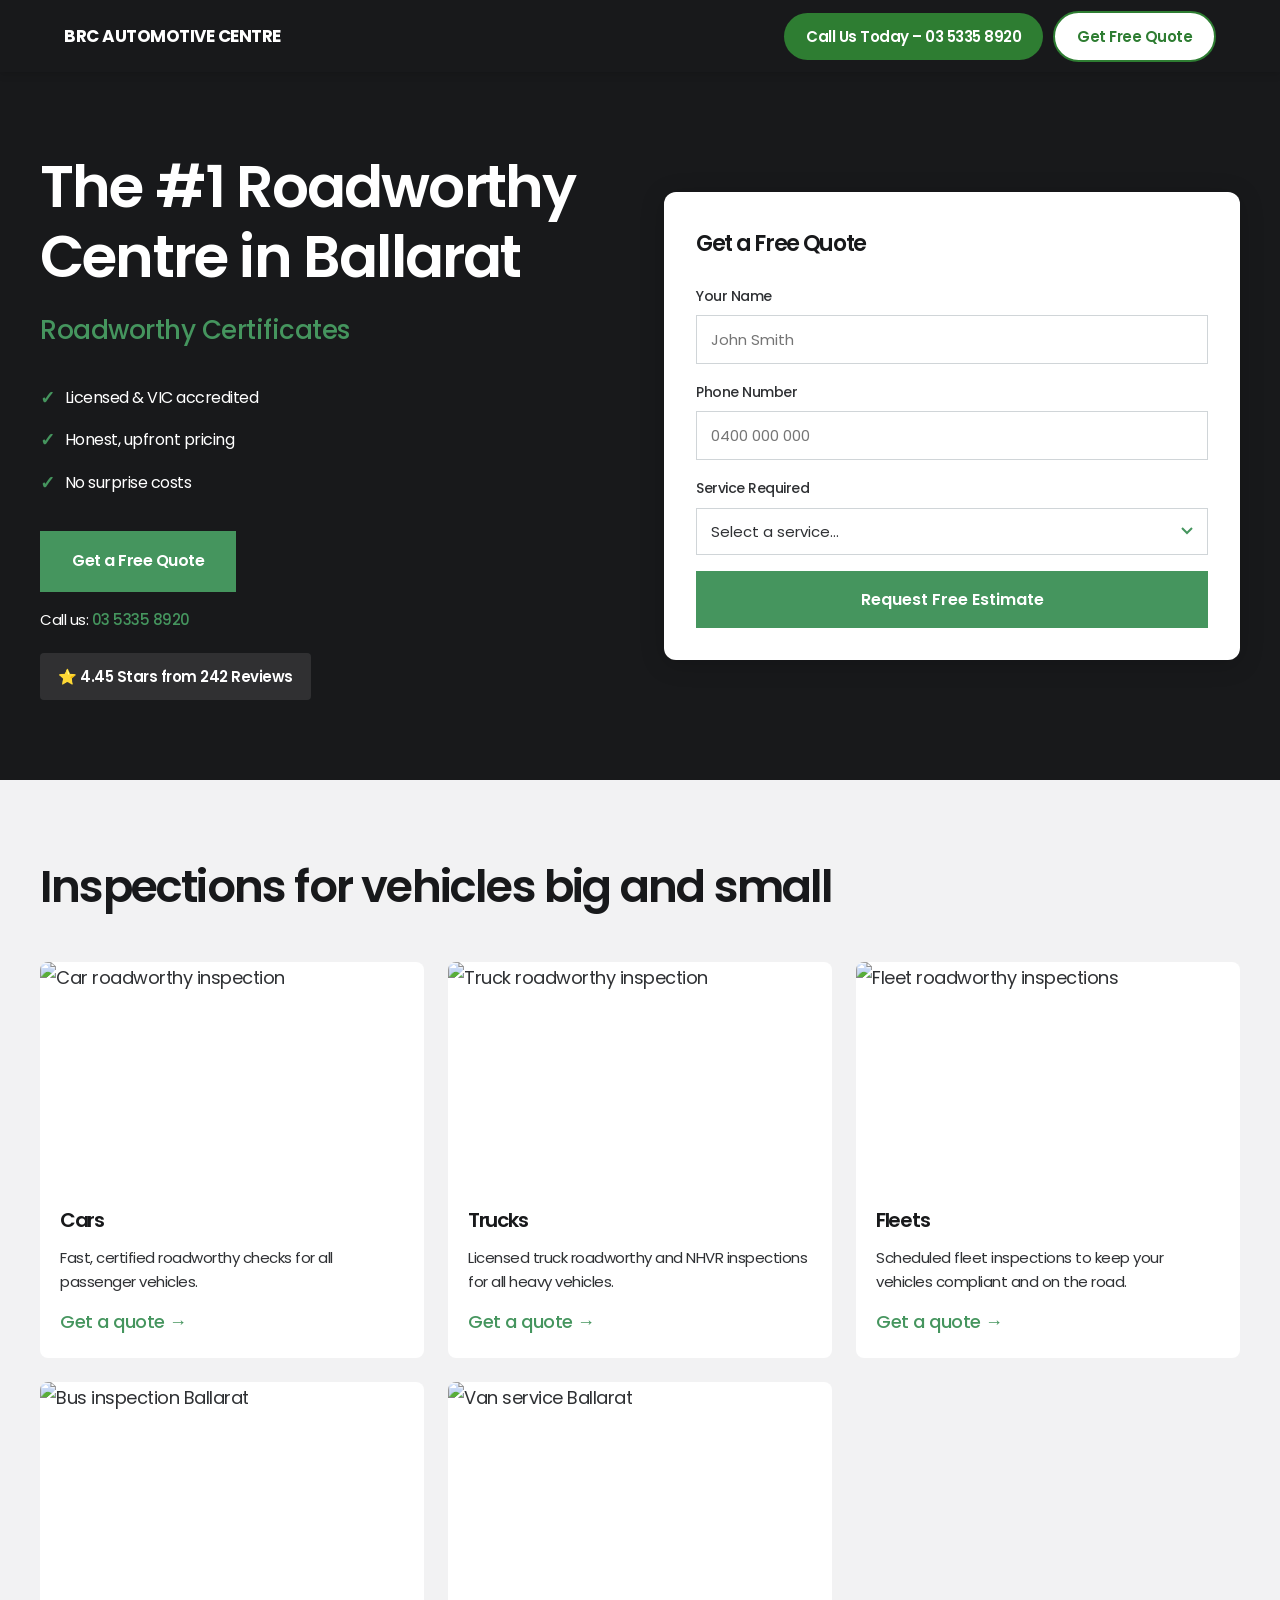
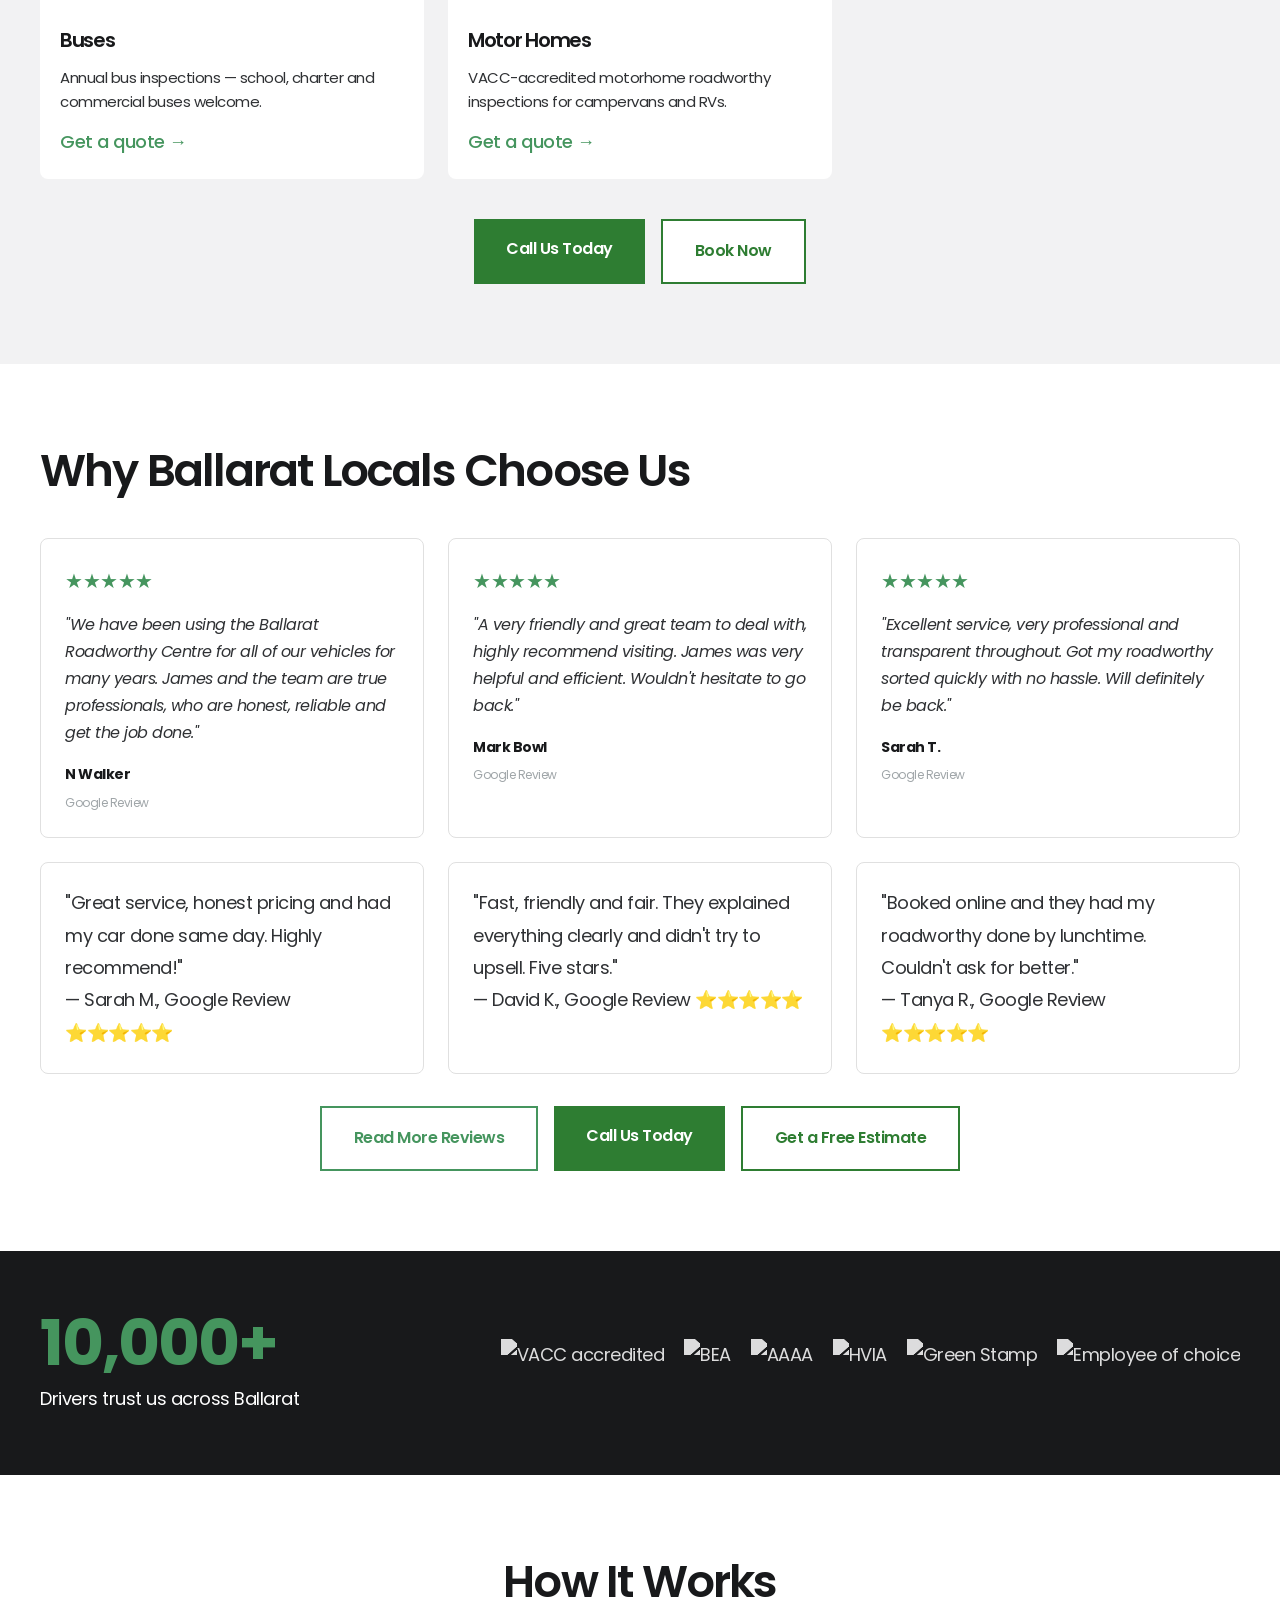
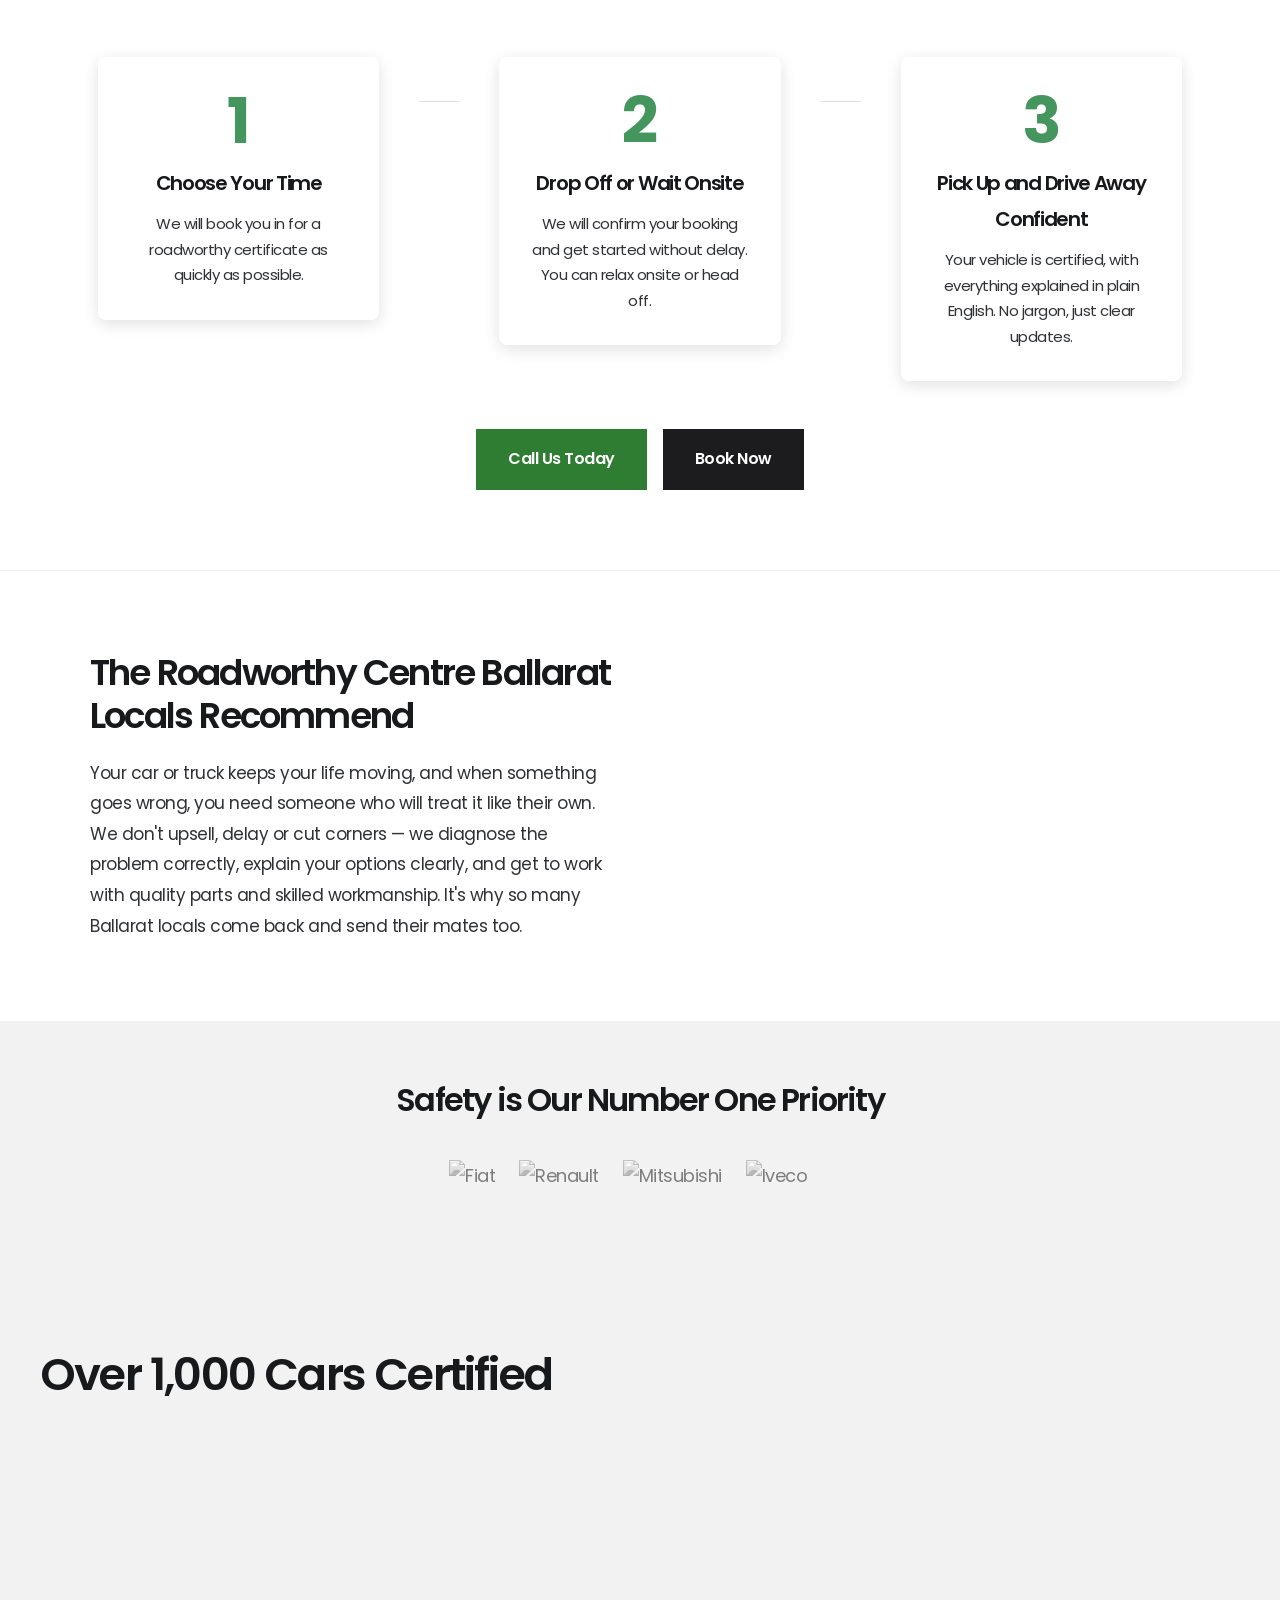
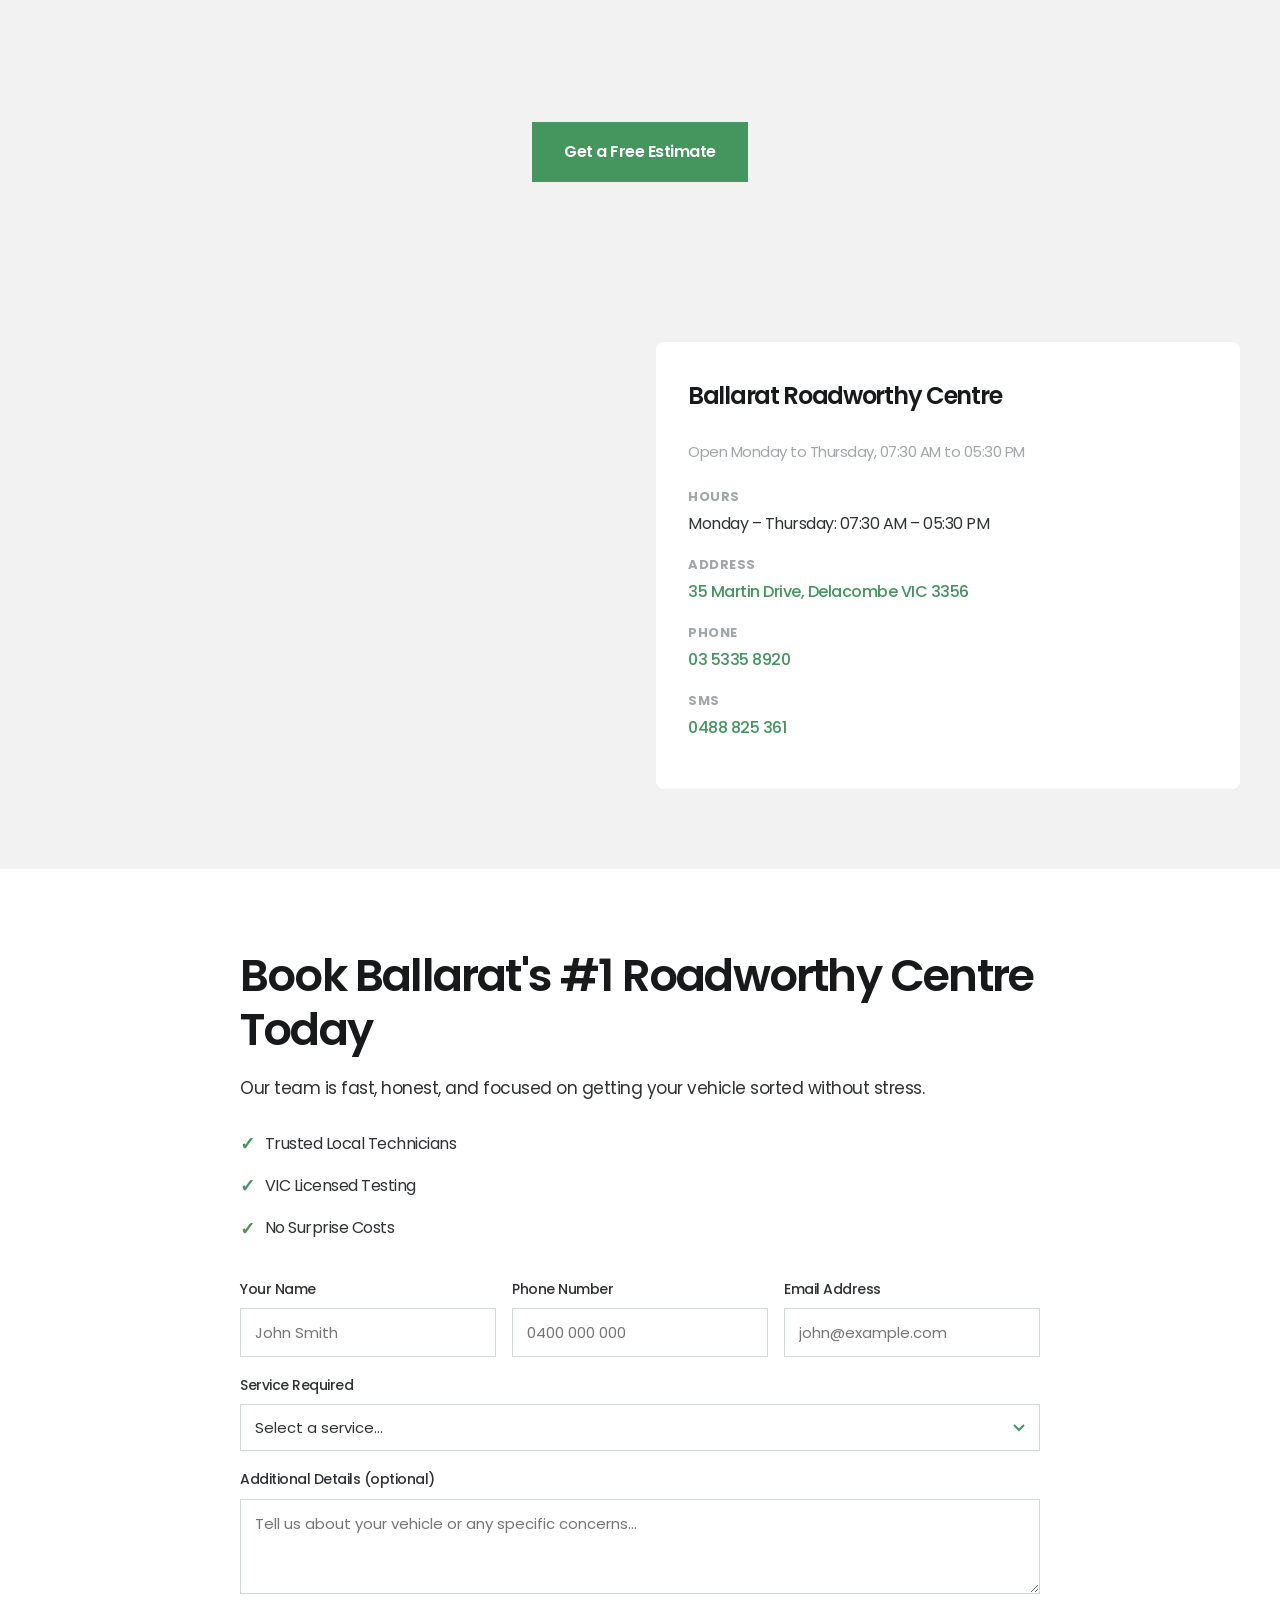
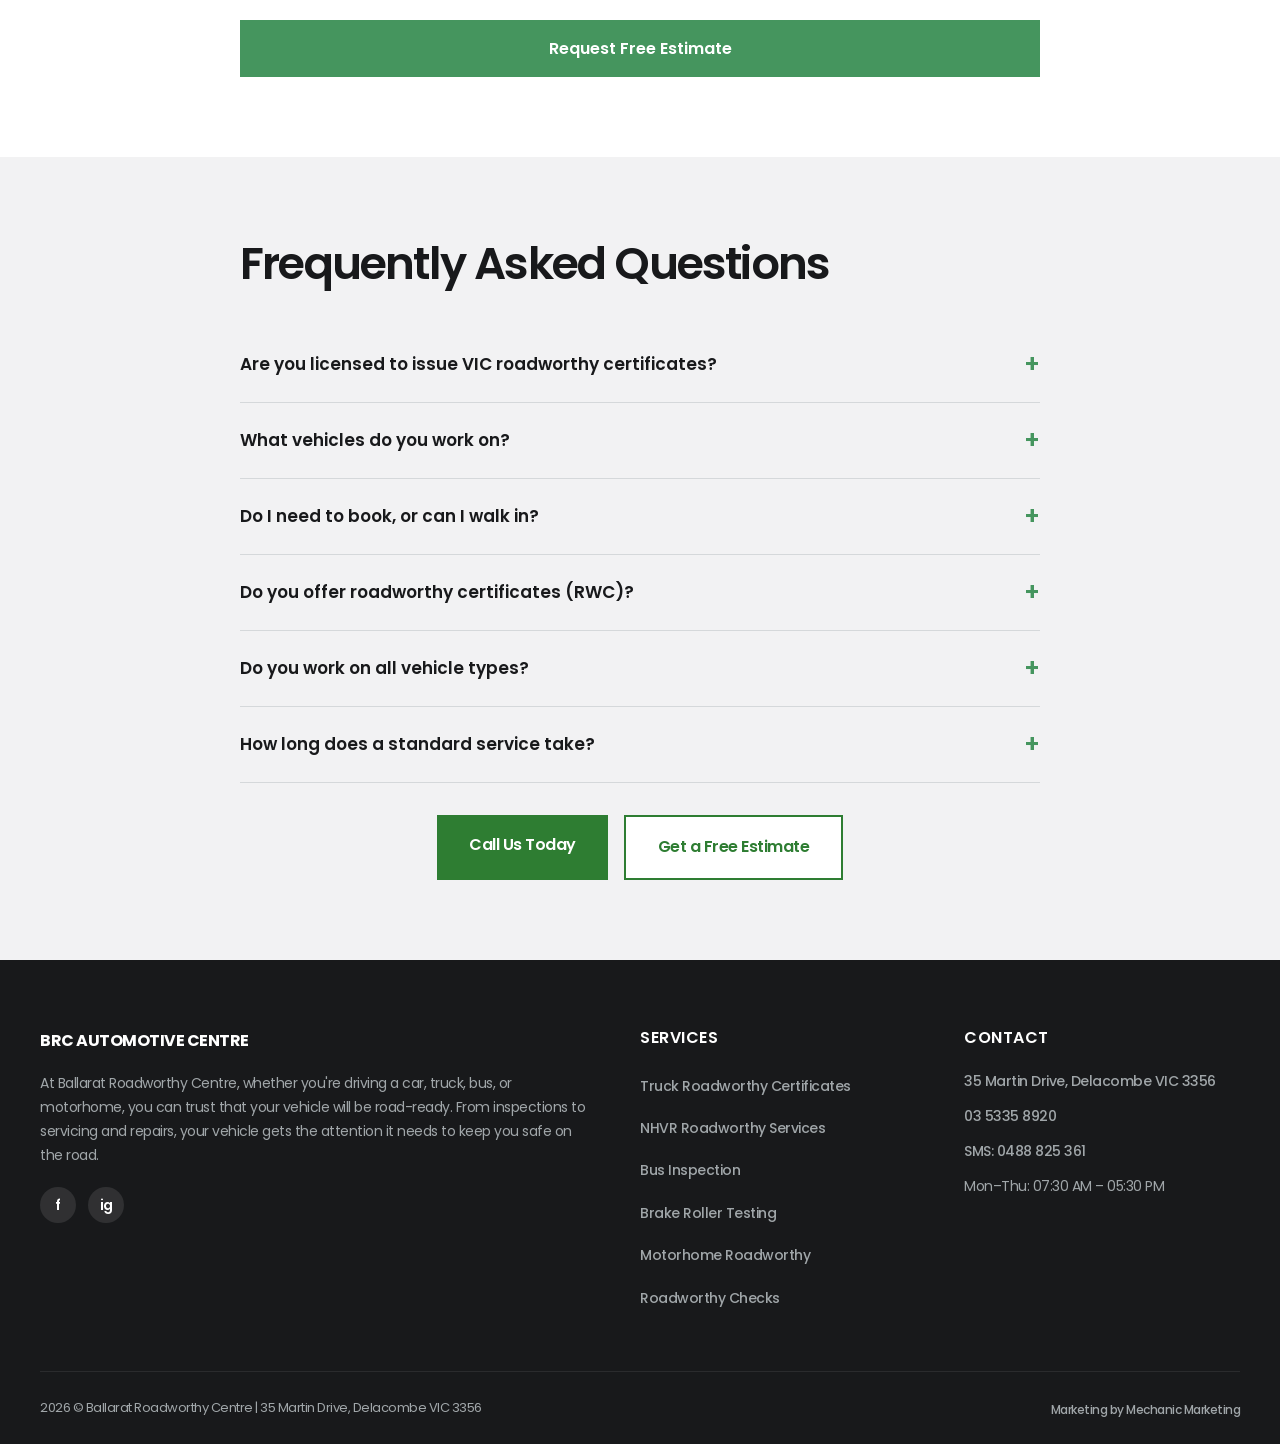
==== index.html @ 15aaa717 "Wire booking forms to Supabase server-side pipeline Replaces Cloudflare Worker stub with direct Supa" ====
<!DOCTYPE html>
<html lang="en">
<head>
<link rel="canonical" href="https://teddi-coder.github.io/ballarat-roadworthy-centre/" />
<link rel="icon" type="image/png" href="/favicon.png">
  <link rel="apple-touch-icon" href="/favicon.png">
  <meta charset="UTF-8">
<meta name="viewport" content="width=device-width, initial-scale=1.0">
<title>#1 Mechanic Shop Ballarat - Roadworthy, Repairs &amp; Servicing</title>
<meta name="description" content="Mechanic shop Ballarat for roadworthy certificates, servicing and repairs. VIC licensed, trusted by locals and ready to help.">
<link rel="preconnect" href="https://fonts.googleapis.com">
<link rel="preconnect" href="https://fonts.gstatic.com" crossorigin>
<link href="https://fonts.googleapis.com/css2?family=Poppins:wght@400;500;600;700&display=swap" rel="stylesheet">
<!-- Google Tag Manager -->
<script>(function(w,d,s,l,i){w[l]=w[l]||[];w[l].push({'gtm.start':new Date().getTime(),event:'gtm.js'});var f=d.getElementsByTagName(s)[0],j=d.createElement(s),dl=l!='dataLayer'?'&l='+l:'';j.async=true;j.src='https://www.googletagmanager.com/gtm.js?id='+i+dl;f.parentNode.insertBefore(j,f);})(window,document,'script','dataLayer','GTM-M9MFCFM');</script>
<style>
:root {
  --brc-green: #45955E;
  --brc-green-hover: #18191B;
  --brc-dark: #18191B;
  --brc-body: #2F3134;
  --brc-muted: #A0A6A9;
  --brc-light: #F2F2F3;
  --brc-white: #FFFFFF;
  --font-main: 'Poppins', sans-serif;
}
*, *::before, *::after { box-sizing: border-box; margin: 0; padding: 0; }
html { scroll-behavior: smooth; }
body { font-family: var(--font-main); color: var(--brc-body); font-size: 18px; line-height: 1.8; letter-spacing: -0.5px; }
img { max-width: 100%; display: block; }
a { color: var(--brc-green); font-weight: 500; text-decoration: none; }
a:hover { text-decoration: underline; }
h1 { font-size: 58px; font-weight: 600; line-height: 1.2; letter-spacing: -1.8px; color: var(--brc-white); }
h2 { font-size: 45px; font-weight: 600; line-height: 1.2; letter-spacing: -1.8px; color: var(--brc-dark); }
h3 { font-size: 24px; font-weight: 600; letter-spacing: -1.3px; color: var(--brc-dark); }
.btn { display: inline-block; background: var(--brc-green); color: var(--brc-white); font-family: var(--font-main); font-weight: 600; font-size: 16px; padding: 16px 32px; border: none; border-radius: 0; cursor: pointer; text-decoration: none; transition: background 0.2s; }
.btn:hover { background: var(--brc-green-hover); text-decoration: none; color: var(--brc-white); }
.btn-full { width: 100%; text-align: center; display: block; }
.btn-pill { border-radius: 999px; padding: 10px 22px; font-size: 15px; }
/* CTA utility classes */
.btn-call { background: #2e7d32; color: #fff; }
.btn-call:hover { background: var(--brc-green-hover); color: #fff; }
.btn-quote { background: #fff; color: #2e7d32; border: 2px solid #2e7d32; }
.btn-quote:hover { background: #2e7d32; color: #fff; }
.btn-dark { background: #1c1c1e; color: #fff; }
.btn-dark:hover { background: #000; color: #fff; }
.btn-secondary { background: transparent; color: var(--brc-green); border: 2px solid var(--brc-green); }
.btn-secondary:hover { background: var(--brc-green); color: #fff; }
.section-ctas { display: flex; gap: 16px; flex-wrap: wrap; justify-content: center; margin-top: 32px; }

/* HEADER */
/* header background: test #ffffff vs var(--color-brand-green) */
header { position: sticky; top: 0; z-index: 100; background: var(--brc-dark); box-shadow: 0 2px 8px rgba(0,0,0,0.15); }
.header-inner { max-width: 1200px; margin: 0 auto; padding: 0 24px; height: 72px; display: flex; align-items: center; justify-content: space-between; gap: 16px; }
.header-logo { display: flex; align-items: center; flex-shrink: 0; }
.header-logo img { height: 48px; width: auto; }
.logo-text { color: var(--brc-white); font-weight: 700; font-size: 17px; letter-spacing: -0.5px; }
.header-nav { display: flex; align-items: center; gap: 24px; flex: 1; justify-content: center; }
.header-nav a { color: var(--brc-white); font-size: 14px; font-weight: 500; text-decoration: none; white-space: nowrap; }
.header-nav a:hover { color: var(--brc-green); text-decoration: none; }
.header-ctas { display: flex; align-items: center; gap: 10px; flex-shrink: 0; }

/* HERO */
.hero { background: var(--brc-dark); padding: 80px 24px; }
.hero-inner { max-width: 1200px; margin: 0 auto; display: grid; grid-template-columns: 1fr 1fr; gap: 48px; align-items: center; }
.hero-left h1 { margin-bottom: 16px; }
.hero-left .hero-h2 { color: var(--brc-green); font-size: 26px; font-weight: 500; font-family: var(--font-main); margin-bottom: 28px; letter-spacing: -0.5px; }
.trust-list { list-style: none; margin-bottom: 32px; }
.trust-list li { color: var(--brc-white); font-size: 16px; margin-bottom: 10px; display: flex; align-items: center; gap: 10px; }
.trust-list li::before { content: '\2713'; color: var(--brc-green); font-weight: 700; font-size: 18px; flex-shrink: 0; }
.hero-ctas { display: flex; flex-direction: column; gap: 14px; align-items: flex-start; }
.hero-secondary { color: var(--brc-white); font-size: 15px; }
.hero-secondary a { color: var(--brc-green); }
.trust-badge { display: inline-block; background: rgba(255,255,255,0.1); color: var(--brc-white); font-size: 15px; font-weight: 600; padding: 10px 18px; border-radius: 4px; margin-top: 20px; }

/* FORM CARD */
.form-card { background: #ffffff; border-radius: 12px; padding: 32px; box-shadow: 0 4px 24px rgba(0,0,0,0.18); }
.form-card h3 { color: var(--brc-dark); margin-bottom: 20px; font-size: 22px; }
.form-group { margin-bottom: 16px; }
.form-group label { display: block; font-size: 14px; font-weight: 500; color: var(--brc-body); margin-bottom: 6px; }
.form-group input, .form-group select, .form-group textarea { width: 100%; padding: 12px 14px; font-family: var(--font-main); font-size: 15px; border: 1px solid #D0D5D8; border-radius: 0; color: var(--brc-body); background: #fff; -webkit-appearance: none; appearance: none; }
.form-group select { background-image: url("data:image/svg+xml,%3Csvg xmlns='http://www.w3.org/2000/svg' width='12' height='8' viewBox='0 0 12 8'%3E%3Cpath d='M1 1l5 5 5-5' stroke='%2345955E' stroke-width='2' fill='none'/%3E%3C/svg%3E"); background-repeat: no-repeat; background-position: right 14px center; padding-right: 36px; }
.form-group input:focus, .form-group select:focus, .form-group textarea:focus { outline: 2px solid var(--brc-green); }
.form-row-top { display: grid; grid-template-columns: 1fr 1fr 1fr; gap: 1rem; }

/* SERVICES */
.services { background: var(--brc-light); padding: 80px 24px; }
.services-inner { max-width: 1200px; margin: 0 auto; }
.section-header { margin-bottom: 48px; }
.services-grid { display: grid; grid-template-columns: repeat(3, 1fr); gap: 24px; margin-bottom: 40px; }
.service-card { background: var(--brc-white); border-radius: 8px; overflow: hidden; }
.service-card img { width: 100%; height: 220px; object-fit: cover; }
.service-card-body { padding: 20px; }
.service-card-body h3 { margin-bottom: 8px; font-size: 20px; }
.service-card-body p { font-size: 15px; color: var(--brc-body); margin-bottom: 12px; line-height: 1.6; }

/* REVIEWS */
.reviews { background: var(--brc-white); padding: 80px 24px; }
.reviews-inner { max-width: 1200px; margin: 0 auto; }
.reviews-grid { display: grid; grid-template-columns: repeat(3, 1fr); gap: 24px; margin-top: 40px; }
.review-card { border: 0.5px solid #E0E0E0; border-radius: 8px; padding: 24px; }
.review-stars { color: var(--brc-green); font-size: 20px; margin-bottom: 12px; }
.review-quote { font-style: italic; font-size: 16px; color: var(--brc-body); margin-bottom: 16px; line-height: 1.7; }
.review-name { font-weight: 700; font-size: 14px; color: var(--brc-dark); }
.review-source { font-size: 12px; color: var(--brc-muted); margin-top: 4px; }
.stars { color: #f5a623; }

/* STATS + ACCREDITATION */
.stats-bar { background: var(--brc-dark); padding: 60px 24px; }
.stats-inner { max-width: 1200px; margin: 0 auto; display: flex; align-items: center; justify-content: space-between; gap: 40px; flex-wrap: wrap; }
.stats-left .stat-number { font-size: 64px; font-weight: 700; color: var(--brc-green); line-height: 1; letter-spacing: -2px; }
.stats-left .stat-label { color: var(--brc-white); font-size: 18px; margin-top: 8px; }
.accred-logos { display: flex; align-items: center; gap: 20px; flex-wrap: wrap; }
.accred-logos img { height: 48px; width: auto; filter: brightness(0) invert(1); opacity: 0.85; }

/* HOW IT WORKS */
.how-it-works { background: var(--brc-white); padding: 80px 24px; text-align: center; }
.how-it-works-inner { max-width: 1100px; margin: 0 auto; }
.how-it-works h2 { margin-bottom: 48px; }
.steps-row { display: grid; grid-template-columns: 1fr auto 1fr auto 1fr; align-items: start; margin-bottom: 48px; gap: 2rem; }
.step { text-align: center; padding: 2rem; box-shadow: 0 4px 16px rgba(0,0,0,0.12); border-radius: 8px; margin: 0 0.5rem; }
.step-number { font-size: 64px; font-weight: 700; color: var(--brc-green); line-height: 1; margin-bottom: 12px; }
.step h3 { margin-bottom: 10px; font-size: 20px; }
.step p { font-size: 15px; color: var(--brc-body); line-height: 1.7; }
.step-connector { width: 40px; height: 1px; background: #E0E0E0; margin-top: 44px; flex-shrink: 0; }

/* ABOUT */
.about { background: var(--brc-white); padding: 80px 24px; border-top: 1px solid var(--brc-light); }
.about-inner { max-width: 1100px; margin: 0 auto; display: grid; grid-template-columns: 1fr 1fr; gap: 60px; align-items: center; }
.about-text h2 { margin-bottom: 20px; font-size: 36px; }
.about-text p { font-size: 17px; color: var(--brc-body); line-height: 1.8; }

/* GALLERY */
.gallery { background: var(--brc-light); padding: 80px 24px; }
.gallery-inner { max-width: 1200px; margin: 0 auto; }
.gallery h2 { margin-bottom: 32px; }
.gallery-strip { display: flex; gap: 16px; overflow-x: auto; padding-bottom: 8px; margin-bottom: 40px; scroll-snap-type: x mandatory; }
.gallery-strip img { height: 240px; width: auto; min-width: 300px; border-radius: 8px; object-fit: cover; flex-shrink: 0; scroll-snap-align: start; }

/* MAP + HOURS */
.map-section { background: var(--brc-light); padding: 80px 24px; }
.map-inner { max-width: 1200px; margin: 0 auto; display: grid; grid-template-columns: 1fr 1fr; gap: 32px; align-items: stretch; }
.map-iframe { border-radius: 8px; overflow: hidden; min-height: 400px; }
.map-iframe iframe { width: 100%; height: 100%; min-height: 400px; border: none; display: block; }
.map-info { background: var(--brc-white); border-radius: 8px; padding: 32px; }
.map-info h3 { margin-bottom: 20px; }
.map-info-row { margin-bottom: 14px; font-size: 16px; color: var(--brc-body); }
.map-info-row strong { display: block; font-size: 13px; text-transform: uppercase; letter-spacing: 0.5px; color: var(--brc-muted); margin-bottom: 2px; }

/* SECOND FORM */
.second-form { background: var(--brc-white); padding: 80px 24px; }
.second-form-inner { max-width: 800px; margin: 0 auto; }
.second-form h2 { margin-bottom: 16px; }
.form-intro { font-size: 17px; color: var(--brc-body); margin-bottom: 24px; }
.second-form .trust-list li { color: var(--brc-body); }
.second-form .trust-list li::before { color: var(--brc-green); }

/* FAQS */
.faqs { background: var(--brc-light); padding: 80px 24px; }
.faqs-inner { max-width: 800px; margin: 0 auto; }
.faqs h2 { margin-bottom: 36px; }
.faq-item { border-bottom: 1px solid #D5D8DA; }
.faq-question { width: 100%; background: none; border: none; text-align: left; font-family: var(--font-main); font-size: 17px; font-weight: 600; color: var(--brc-dark); padding: 20px 0; cursor: pointer; display: flex; justify-content: space-between; align-items: center; gap: 16px; }
.faq-question::after { content: '+'; font-size: 24px; color: var(--brc-green); flex-shrink: 0; transition: transform 0.25s ease; }
.faq-question[aria-expanded="true"]::after { transform: rotate(45deg); }
.faq-answer { max-height: 0; overflow: hidden; transition: max-height 0.25s ease; }
.faq-answer-inner { padding: 0 0 20px; font-size: 16px; color: var(--brc-body); line-height: 1.8; }

/* FOOTER */
footer { background: var(--brc-dark); padding: 64px 24px 0; }
.footer-inner { max-width: 1200px; margin: 0 auto; display: grid; grid-template-columns: 2fr 1fr 1fr; gap: 48px; padding-bottom: 48px; }
.footer-col h4 { color: var(--brc-white); font-size: 16px; font-weight: 600; margin-bottom: 16px; text-transform: uppercase; letter-spacing: 0.5px; }
.footer-logo { margin-bottom: 16px; }
.footer-logo img { height: 40px; }
.logo-text-footer { color: var(--brc-white); font-weight: 700; font-size: 16px; letter-spacing: -0.5px; }
.footer-blurb { color: var(--brc-muted); font-size: 14px; line-height: 1.7; margin-bottom: 20px; }
.footer-socials { display: flex; gap: 12px; }
.footer-socials a { display: inline-flex; align-items: center; justify-content: center; width: 36px; height: 36px; border-radius: 50%; background: rgba(255,255,255,0.1); color: var(--brc-white); font-size: 14px; text-decoration: none; font-weight: 600; transition: background 0.2s; }
.footer-socials a:hover { background: var(--brc-green); }
.footer-links { list-style: none; }
.footer-links li { margin-bottom: 10px; }
.footer-links a { color: var(--brc-muted); font-size: 14px; text-decoration: none; }
.footer-links a:hover { color: var(--brc-green); }
.footer-contact-row { color: var(--brc-muted); font-size: 14px; margin-bottom: 10px; }
.footer-contact-row a { color: var(--brc-muted); }
.footer-contact-row a:hover { color: var(--brc-green); }
.footer-bottom { max-width: 1200px; margin: 0 auto; padding: 20px 0; border-top: 1px solid rgba(255,255,255,0.08); display: flex; align-items: center; justify-content: space-between; gap: 16px; }
.footer-copyright { color: var(--brc-muted); font-size: 13px; }

/* RESPONSIVE */
@media (max-width: 900px) {
  h1 { font-size: 39px; }
  h2 { font-size: 28px; }
  .hero-inner { grid-template-columns: 1fr; }
  .services-grid { grid-template-columns: repeat(2, 1fr); }
  .reviews-grid { grid-template-columns: 1fr; }
  .stats-inner { flex-direction: column; text-align: center; }
  .steps-row { grid-template-columns: 1fr; }
  .step-connector { display: none; }
  .about-inner { grid-template-columns: 1fr; }
  .map-inner { grid-template-columns: 1fr; }
  .footer-inner { grid-template-columns: 1fr; gap: 32px; }
  .footer-bottom { flex-direction: column; text-align: center; }
  .header-nav { display: none; }
}
@media (max-width: 768px) {
  .reviews-grid { display: flex; flex-direction: column; gap: 1rem; }
  .form-row-top { grid-template-columns: 1fr; }
}
@media (max-width: 600px) {
  .services-grid { grid-template-columns: 1fr; }
  .header-ctas .btn-call { display: none; }
  .hero { padding: 48px 20px; }
}
.form-success{background:#e8f5e9;border:1px solid #4caf50;color:#2e7d32;padding:16px 20px;border-radius:6px;font-size:16px;text-align:center;margin:0}
.form-error{color:#c0392b;font-size:14px;margin-top:8px}
</style>
<script>var $wc_load=function(a){return JSON.parse(JSON.stringify(a))},$wc_leads=$wc_leads||{doc:{url:$wc_load(document.URL),ref:$wc_load(document.referrer),search:$wc_load(location.search),hash:$wc_load(location.hash)}};</script>
<script src="//s.ksrndkehqnwntyxlhgto.com/136484.js"></script>
</head>
<body>
<!-- Google Tag Manager (noscript) -->
<noscript><iframe src="https://www.googletagmanager.com/ns.html?id=GTM-M9MFCFM" height="0" width="0" style="display:none;visibility:hidden"></iframe></noscript>

<!-- HEADER -->
<header>
  <div class="header-inner">
    <!-- Left: logo -->
    <a href="/" class="header-logo">
      <!-- TODO: replace with logo file when available -->
      <img src="https://service.ballaratroadworthy.com/wp-content/uploads/2024/10/white-logo-new.svg" alt="Ballarat Roadworthy Centre" width="180" height="48" onerror="this.style.display='none';this.nextElementSibling.style.display='inline';">
      <span class="logo-text" style="display:none;">BRC AUTOMOTIVE CENTRE</span>
    </a>
    <!-- Right: two CTAs -->
    <div class="header-ctas">
      <a href="tel:+61353358920" class="btn btn-pill btn-call">Call Us Today – 03 5335 8920</a>
      <a href="#form" class="btn btn-pill btn-quote">Get Free Quote</a>
    </div>
  </div>
</header>

<!-- HERO -->
<section class="hero">
  <div class="hero-inner">
    <div class="hero-left">
      <h1>The #1 Roadworthy Centre in Ballarat</h1>
      <p class="hero-h2">Roadworthy Certificates</p>
      <ul class="trust-list">
        <li>Licensed &amp; VIC accredited</li>
        <li>Honest, upfront pricing</li>
        <li>No surprise costs</li>
      </ul>
      <div class="hero-ctas">
        <a href="#form" class="btn">Get a Free Quote</a>
        <span class="hero-secondary">Call us: <a href="tel:+61353358920">03 5335 8920</a></span>
      </div>
      <div class="trust-badge"><span>&#11088; 4.45 Stars from 242 Reviews</span></div>
    </div>
    <div class="hero-right">
      <div class="form-card">
        <h3>Get a Free Quote</h3>
        <!-- TODO: replace action with form handler — contact@ballaratroadworthy.com -->
        <form action="#" method="POST">
          <input type="hidden" name="site" value="brc">
          <div class="form-group">
            <label for="h-name">Your Name</label>
            <input type="text" id="h-name" name="name" placeholder="John Smith" required>
          </div>
          <div class="form-group">
            <label for="h-phone">Phone Number</label>
            <input type="tel" id="h-phone" name="phone" placeholder="0400 000 000" required>
          </div>
          <div class="form-group">
            <label for="h-service">Service Required</label>
            <select id="h-service" name="service" required>
              <option value="" disabled selected>Select a service&hellip;</option>
              <option>Annual Bus Inspection</option>
              <option>Roadworthy Inspection</option>
              <option>Motorhome Roadworthy</option>
              <option>Service</option>
              <option>Vehicle Repair</option>
            </select>
          </div>
          <button type="submit" class="btn btn-full">Request Free Estimate</button>
        </form>
      </div>
    </div>
  </div>
</section>

<!-- SERVICES / VEHICLE TYPES -->
<section class="services" id="services">
  <div class="services-inner">
    <div class="section-header">
      <h2>Inspections for vehicles big and small</h2>
    </div>
    <div class="services-grid">
      <div class="service-card">
        <img src="https://service.ballaratroadworthy.com/wp-content/uploads/2024/10/car.webp" alt="Car roadworthy inspection" loading="lazy">
        <div class="service-card-body">
          <h3>Cars</h3>
          <p>Fast, certified roadworthy checks for all passenger vehicles.</p>
          <a href="#form">Get a quote &rarr;</a>
        </div>
      </div>
      <div class="service-card">
        <img src="https://service.ballaratroadworthy.com/wp-content/uploads/2024/10/truck.webp" alt="Truck roadworthy inspection" loading="lazy">
        <div class="service-card-body">
          <h3>Trucks</h3>
          <p>Licensed truck roadworthy and NHVR inspections for all heavy vehicles.</p>
          <a href="#form">Get a quote &rarr;</a>
        </div>
      </div>
      <div class="service-card">
        <img src="https://service.ballaratroadworthy.com/wp-content/uploads/2024/10/fleet.webp" alt="Fleet roadworthy inspections" loading="lazy">
        <div class="service-card-body">
          <h3>Fleets</h3>
          <p>Scheduled fleet inspections to keep your vehicles compliant and on the road.</p>
          <a href="#form">Get a quote &rarr;</a>
        </div>
      </div>
      <div class="service-card">
        <img src="https://service.ballaratroadworthy.com/wp-content/uploads/2024/10/bus.webp" alt="Bus inspection Ballarat" loading="lazy">
        <div class="service-card-body">
          <h3>Buses</h3>
          <p>Annual bus inspections — school, charter and commercial buses welcome.</p>
          <a href="#form">Get a quote &rarr;</a>
        </div>
      </div>
      <div class="service-card">
        <img src="https://placehold.co/400x220/2e7d32/ffffff?text=Van+Service" alt="Van service Ballarat" loading="lazy">
        <div class="service-card-body">
          <h3>Motor Homes</h3>
          <p>VACC-accredited motorhome roadworthy inspections for campervans and RVs.</p>
          <a href="#form">Get a quote &rarr;</a>
        </div>
      </div>
    </div>
    <div class="section-ctas">
      <a href="tel:+61353358920" class="btn btn-call">Call Us Today</a>
      <a href="#form" class="btn btn-quote">Book Now</a>
    </div>
  </div>
</section>

<!-- WHY BALLARAT LOCALS CHOOSE US -->
<section class="reviews" id="why-us">
  <div class="reviews-inner">
    <h2>Why Ballarat Locals Choose Us</h2>
    <div class="reviews-grid" id="reviews">
      <div class="review-card">
        <div class="review-stars">&#9733;&#9733;&#9733;&#9733;&#9733;</div>
        <p class="review-quote">"We have been using the Ballarat Roadworthy Centre for all of our vehicles for many years. James and the team are true professionals, who are honest, reliable and get the job done."</p>
        <p class="review-name">N Walker</p>
        <p class="review-source">Google Review</p>
      </div>
      <div class="review-card">
        <div class="review-stars">&#9733;&#9733;&#9733;&#9733;&#9733;</div>
        <p class="review-quote">"A very friendly and great team to deal with, highly recommend visiting. James was very helpful and efficient. Wouldn't hesitate to go back."</p>
        <p class="review-name">Mark Bowl</p>
        <p class="review-source">Google Review</p>
      </div>
      <div class="review-card">
        <div class="review-stars">&#9733;&#9733;&#9733;&#9733;&#9733;</div>
        <p class="review-quote">"Excellent service, very professional and transparent throughout. Got my roadworthy sorted quickly with no hassle. Will definitely be back."</p>
        <p class="review-name">Sarah T.</p>
        <p class="review-source">Google Review</p>
      </div>
      <!-- TODO: replace with real review content -->
      <div class="review-card">
        <p>"Great service, honest pricing and had my car done same day. Highly recommend!"</p>
        <span>— Sarah M., Google Review</span>
        <span class="stars">&#11088;&#11088;&#11088;&#11088;&#11088;</span>
      </div>
      <div class="review-card">
        <p>"Fast, friendly and fair. They explained everything clearly and didn't try to upsell. Five stars."</p>
        <span>— David K., Google Review</span>
        <span class="stars">&#11088;&#11088;&#11088;&#11088;&#11088;</span>
      </div>
      <div class="review-card">
        <p>"Booked online and they had my roadworthy done by lunchtime. Couldn't ask for better."</p>
        <span>— Tanya R., Google Review</span>
        <span class="stars">&#11088;&#11088;&#11088;&#11088;&#11088;</span>
      </div>
    </div>
    <div class="section-ctas">
      <a href="https://www.google.com/maps/search/?api=1&query=Ballarat+Roadworthy+Centre+Delacombe+VIC" target="_blank" rel="noopener" class="btn btn-secondary">Read More Reviews</a>
      <a href="tel:+61353358920" class="btn btn-call">Call Us Today</a>
      <a href="#form" class="btn btn-quote">Get a Free Estimate</a>
    </div>
  </div>
</section>

<!-- STATS + ACCREDITATION -->
<section class="stats-bar">
  <div class="stats-inner">
    <div class="stats-left">
      <div class="stat-number">10,000+</div>
      <div class="stat-label">Drivers trust us across Ballarat</div>
    </div>
    <div class="accred-logos">
      <img src="https://service.ballaratroadworthy.com/wp-content/uploads/2024/10/vacc-new.webp" alt="VACC accredited" loading="lazy">
      <img src="https://service.ballaratroadworthy.com/wp-content/uploads/2024/10/bea.webp" alt="BEA" loading="lazy">
      <img src="https://service.ballaratroadworthy.com/wp-content/uploads/2024/10/aaaa.webp" alt="AAAA" loading="lazy">
      <img src="https://service.ballaratroadworthy.com/wp-content/uploads/2024/10/hvia.webp" alt="HVIA" loading="lazy">
      <img src="https://service.ballaratroadworthy.com/wp-content/uploads/2024/10/green-stamp.webp" alt="Green Stamp" loading="lazy">
      <img src="https://service.ballaratroadworthy.com/wp-content/uploads/2024/10/employee.webp" alt="Employee of choice" loading="lazy">
    </div>
  </div>
</section>

<!-- HOW IT WORKS -->
<section class="how-it-works">
  <div class="how-it-works-inner">
    <h2>How It Works</h2>
    <div class="steps-row">
      <div class="step">
        <div class="step-number">1</div>
        <h3>Choose Your Time</h3>
        <p>We will book you in for a roadworthy certificate as quickly as possible.</p>
      </div>
      <div class="step-connector"></div>
      <div class="step">
        <div class="step-number">2</div>
        <h3>Drop Off or Wait Onsite</h3>
        <p>We will confirm your booking and get started without delay. You can relax onsite or head off.</p>
      </div>
      <div class="step-connector"></div>
      <div class="step">
        <div class="step-number">3</div>
        <h3>Pick Up and Drive Away Confident</h3>
        <p>Your vehicle is certified, with everything explained in plain English. No jargon, just clear updates.</p>
      </div>
    </div>
    <!-- section bg is white -->
    <div class="section-ctas">
      <a href="tel:+61353358920" class="btn btn-call">Call Us Today</a>
      <a href="#form" class="btn btn-dark">Book Now</a>
    </div>
  </div>
</section>

<!-- ABOUT / 20+ YEARS OF SERVICE -->
<section class="about">
  <div class="about-inner">
    <div class="about-text">
      <h2>The Roadworthy Centre Ballarat Locals Recommend</h2>
      <p>Your car or truck keeps your life moving, and when something goes wrong, you need someone who will treat it like their own. We don't upsell, delay or cut corners — we diagnose the problem correctly, explain your options clearly, and get to work with quality parts and skilled workmanship. It's why so many Ballarat locals come back and send their mates too.</p>
    </div>
    <div class="about-image">
      <img src="https://service.ballaratroadworthy.com/wp-content/uploads/2024/10/testimonials.png" alt="Ballarat Roadworthy Centre workshop" loading="lazy" style="border-radius:8px;" onerror="this.src='https://placehold.co/600x400/18191B/ffffff?text=BRC+Workshop';">
    </div>
  </div>
</section>

<!-- VEHICLE BRANDS / SAFETY IS OUR NUMBER ONE PRIORITY -->
<section style="background:#F2F2F3;padding:60px 24px;">
  <div style="max-width:1200px;margin:0 auto;text-align:center;">
    <h2 style="margin-bottom:40px;font-size:32px;">Safety is Our Number One Priority</h2>
    <div style="display:flex;flex-wrap:wrap;gap:24px;justify-content:center;align-items:center;">
      <img src="https://service.ballaratroadworthy.com/wp-content/uploads/2024/10/fiat.webp" alt="Fiat" loading="lazy" style="height:48px;width:auto;object-fit:contain;filter:grayscale(1);opacity:0.6;" onerror="this.src='https://placehold.co/120x48/cccccc/666666?text=Fiat';">
      <img src="https://service.ballaratroadworthy.com/wp-content/uploads/2024/10/renault.webp" alt="Renault" loading="lazy" style="height:48px;width:auto;object-fit:contain;filter:grayscale(1);opacity:0.6;" onerror="this.src='https://placehold.co/120x48/cccccc/666666?text=Renault';">
      <img src="https://service.ballaratroadworthy.com/wp-content/uploads/2024/10/mitsubishi.webp" alt="Mitsubishi" loading="lazy" style="height:48px;width:auto;object-fit:contain;filter:grayscale(1);opacity:0.6;" onerror="this.src='https://placehold.co/120x48/cccccc/666666?text=Mitsubishi';">
      <img src="https://service.ballaratroadworthy.com/wp-content/uploads/2024/10/iveco.webp" alt="Iveco" loading="lazy" style="height:48px;width:auto;object-fit:contain;filter:grayscale(1);opacity:0.6;" onerror="this.src='https://placehold.co/120x48/cccccc/666666?text=Iveco';">
      <img src="https://service.ballaratroadworthy.com/wp-content/uploads/2024/10/hiace.webp" alt="HiAce" loading="lazy" style="height:48px;width:auto;object-fit:contain;filter:grayscale(1);opacity:0.6;" onerror="this.src='https://placehold.co/120x48/cccccc/666666?text=HiAce';">
    </div>
  </div>
</section>

<!-- GALLERY (BRC only) -->
<section class="gallery">
  <div class="gallery-inner">
    <h2>Over 1,000 Cars Certified</h2>
    <div class="gallery-strip">
      <img src="https://service.ballaratroadworthy.com/wp-content/uploads/2024/10/image-290.webp" alt="Ballarat Roadworthy Centre" loading="lazy" onerror="this.src='https://placehold.co/300x240/18191B/ffffff?text=BRC';">
      <img src="https://service.ballaratroadworthy.com/wp-content/uploads/2024/10/image-291.webp" alt="Ballarat Roadworthy Centre" loading="lazy" onerror="this.src='https://placehold.co/300x240/18191B/ffffff?text=BRC';">
      <img src="https://service.ballaratroadworthy.com/wp-content/uploads/2024/10/image-292.webp" alt="Ballarat Roadworthy Centre" loading="lazy" onerror="this.src='https://placehold.co/300x240/18191B/ffffff?text=BRC';">
      <img src="https://service.ballaratroadworthy.com/wp-content/uploads/2024/10/image-293.webp" alt="Ballarat Roadworthy Centre" loading="lazy" onerror="this.src='https://placehold.co/300x240/18191B/ffffff?text=BRC';">
      <img src="https://service.ballaratroadworthy.com/wp-content/uploads/2024/10/image-294.webp" alt="Ballarat Roadworthy Centre" loading="lazy" onerror="this.src='https://placehold.co/300x240/18191B/ffffff?text=BRC';">
    </div>
    <div style="text-align:center;">
      <a href="#form" class="btn">Get a Free Estimate</a>
    </div>
  </div>
</section>

<!-- MAP + HOURS -->
<section class="map-section">
  <div class="map-inner">
    <div class="map-iframe">
      <iframe src="https://maps.google.com/maps?q=Ballarat%20Roadworthy%20Centre%2C%2035%20Martin%20Drive%2C%20Delacombe%20VIC%203356&t=m&z=15&output=embed&iwloc=near" allowfullscreen="" loading="lazy" referrerpolicy="no-referrer-when-downgrade" title="Ballarat Roadworthy Centre location"></iframe>
    </div>
    <div class="map-info">
      <h3>Ballarat Roadworthy Centre</h3>
      <p style="font-size:15px;color:var(--brc-muted);margin-bottom:20px;">Open Monday to Thursday, 07:30 AM to 05:30 PM</p>
      <div class="map-info-row"><strong>Hours</strong>Monday &ndash; Thursday: 07:30 AM &ndash; 05:30 PM</div>
      <div class="map-info-row"><strong>Address</strong><a href="https://maps.google.com/?q=35+Martin+Drive,+Delacombe+VIC+3356" target="_blank" rel="noopener">35 Martin Drive, Delacombe VIC 3356</a></div>
      <div class="map-info-row"><strong>Phone</strong><a href="tel:+61353358920">03 5335 8920</a></div>
      <div class="map-info-row"><strong>SMS</strong><a href="sms:0488825361">0488 825 361</a></div>
    </div>
  </div>
</section>

<!-- SECOND FORM / CONTACT -->
<section class="second-form" id="form">
  <div class="second-form-inner">
    <h2>Book Ballarat's #1 Roadworthy Centre Today</h2>
    <p class="form-intro">Our team is fast, honest, and focused on getting your vehicle sorted without stress.</p>
    <ul class="trust-list" style="margin-bottom:32px;">
      <li>Trusted Local Technicians</li>
      <li>VIC Licensed Testing</li>
      <li>No Surprise Costs</li>
    </ul>
    <!-- TODO: replace action with form handler — contact@ballaratroadworthy.com -->
    <form action="#" method="POST">
      <input type="hidden" name="site" value="brc">
      <div class="form-row-top">
        <div class="form-group">
          <label for="f-name">Your Name</label>
          <input type="text" id="f-name" name="name" placeholder="John Smith" required>
        </div>
        <div class="form-group">
          <label for="f-phone">Phone Number</label>
          <input type="tel" id="f-phone" name="phone" placeholder="0400 000 000" required>
        </div>
        <div class="form-group">
          <label for="f-email">Email Address</label>
          <input type="email" id="f-email" name="email" placeholder="john@example.com">
        </div>
      </div>
      <div class="form-group">
        <label for="f-service">Service Required</label>
        <select id="f-service" name="service" required>
          <option value="" disabled selected>Select a service&hellip;</option>
          <option>Annual Bus Inspection</option>
          <option>Roadworthy Inspection</option>
          <option>Motorhome Roadworthy</option>
          <option>Service</option>
          <option>Vehicle Repair</option>
        </select>
      </div>
      <div class="form-group">
        <label for="f-message">Additional Details (optional)</label>
        <textarea id="f-message" name="message" rows="3" placeholder="Tell us about your vehicle or any specific concerns&hellip;"></textarea>
      </div>
      <button type="submit" class="btn btn-full">Request Free Estimate</button>
    </form>
  </div>
</section>

<!-- FAQS -->
<section class="faqs" id="faqs">
  <div class="faqs-inner">
    <h2>Frequently Asked Questions</h2>
    <div class="faq-item">
      <button class="faq-question" aria-expanded="false">Are you licensed to issue VIC roadworthy certificates?</button>
      <div class="faq-answer"><div class="faq-answer-inner">Yes, we are VIC Roads accredited and authorised to provide RWC certification. Our technicians are fully licensed and trained to inspect all vehicle types to Victorian roadworthy standards.</div></div>
    </div>
    <div class="faq-item">
      <button class="faq-question" aria-expanded="false">What vehicles do you work on?</button>
      <div class="faq-answer"><div class="faq-answer-inner">We service and inspect most makes and models, including petrol, diesel, utes, trailers, and light trucks. We also carry out annual bus inspections, motorhome roadworthies, and NHVR compliance checks for heavy vehicles.</div></div>
    </div>
    <div class="faq-item">
      <button class="faq-question" aria-expanded="false">Do I need to book, or can I walk in?</button>
      <div class="faq-answer"><div class="faq-answer-inner">Bookings are recommended to minimise wait times, but we'll always try to help if you're stuck. Call us on <a href="tel:+61353358920">03 5335 8920</a> or use the form above to request a time that works for you.</div></div>
    </div>
    <div class="faq-item">
      <button class="faq-question" aria-expanded="false">Do you offer roadworthy certificates (RWC)?</button>
      <div class="faq-answer"><div class="faq-answer-inner">Yes, we're a licensed roadworthy inspection station. We can issue VIC RWC certificates for passenger vehicles, light trucks, motorhomes and more.</div></div>
    </div>
    <div class="faq-item">
      <button class="faq-question" aria-expanded="false">Do you work on all vehicle types?</button>
      <div class="faq-answer"><div class="faq-answer-inner">We service most passenger vehicles, 4WDs, and vans. We also handle heavy vehicles including trucks, buses, motorhomes and commercial fleets.</div></div>
    </div>
    <div class="faq-item">
      <button class="faq-question" aria-expanded="false">How long does a standard service take?</button>
      <div class="faq-answer"><div class="faq-answer-inner">Most services are completed within 2–3 hours. Roadworthy inspections are usually quicker. We'll give you an accurate timeframe when you book.</div></div>
    </div>
    <div class="section-ctas">
      <a href="tel:+61353358920" class="btn btn-call">Call Us Today</a>
      <a href="#form" class="btn btn-quote">Get a Free Estimate</a>
    </div>
  </div>
</section>

<!-- FOOTER -->
<footer>
  <div class="footer-inner">
    <div class="footer-col">
      <div class="footer-logo">
        <!-- TODO: replace with logo file when available -->
        <img src="https://service.ballaratroadworthy.com/wp-content/uploads/2024/10/white-logo-new.svg" alt="Ballarat Roadworthy Centre" height="40" onerror="this.style.display='none';this.nextElementSibling.style.display='inline';">
        <span class="logo-text-footer" style="display:none;">BRC AUTOMOTIVE CENTRE</span>
      </div>
      <p class="footer-blurb">At Ballarat Roadworthy Centre, whether you're driving a car, truck, bus, or motorhome, you can trust that your vehicle will be road-ready. From inspections to servicing and repairs, your vehicle gets the attention it needs to keep you safe on the road.</p>
      <div class="footer-socials">
        <a href="https://www.facebook.com/ballaratrwc/" target="_blank" rel="noopener" aria-label="Facebook">f</a>
        <a href="https://www.instagram.com/ballaratrwc/" target="_blank" rel="noopener" aria-label="Instagram">ig</a>
      </div>
    </div>
    <div class="footer-col">
      <h4>Services</h4>
      <ul class="footer-links">
        <li><a href="/truck-roadworthy-inspection/">Truck Roadworthy Certificates</a></li>
        <li><a href="/nhvr-inspections/">NHVR Roadworthy Services</a></li>
        <li><a href="/bus-inspection/">Bus Inspection</a></li>
        <li><a href="/brake-roller-testing/">Brake Roller Testing</a></li>
        <li><a href="/motorhome-roadworthy/">Motorhome Roadworthy</a></li>
        <li><a href="/ballarat-roadworthy-checks-inspections/">Roadworthy Checks</a></li>
      </ul>
    </div>
    <div class="footer-col">
      <h4>Contact</h4>
      <div class="footer-contact-row"><a href="https://maps.google.com/?q=35+Martin+Drive,+Delacombe+VIC+3356" target="_blank" rel="noopener">35 Martin Drive, Delacombe VIC 3356</a></div>
      <div class="footer-contact-row"><a href="tel:+61353358920">03 5335 8920</a></div>
      <div class="footer-contact-row"><a href="sms:0488825361">SMS: 0488 825 361</a></div>
      <div class="footer-contact-row">Mon&ndash;Thu: 07:30 AM &ndash; 05:30 PM</div>
    </div>
  </div>
  <div class="footer-bottom">
    <span class="footer-copyright">2026 &copy; Ballarat Roadworthy Centre | 35 Martin Drive, Delacombe VIC 3356</span>
    <div class="footer-mm">
      <a href="https://mechanicmarketing.co" target="_blank" rel="noopener" style="color:var(--brc-muted);font-size:12px;">Marketing by Mechanic Marketing</a>
    </div>
  </div>
</footer>

<script>
document.querySelectorAll('.faq-question').forEach(btn => {
  btn.addEventListener('click', () => {
    const answer = btn.nextElementSibling;
    const isOpen = btn.getAttribute('aria-expanded') === 'true';
    btn.setAttribute('aria-expanded', !isOpen);
    answer.style.maxHeight = isOpen ? '0' : answer.scrollHeight + 'px';
  });
});
</script>
<script src="https://cdn.jsdelivr.net/npm/@supabase/supabase-js@2"></script>
<script>
(function(){
  var SUPABASE_URL      = 'https://prqbvbhuwfpdkkrkqizj.supabase.co';
  var SUPABASE_ANON_KEY = 'eyJhbGciOiJIUzI1NiIsInR5cCI6IkpXVCJ9.eyJpc3MiOiJzdXBhYmFzZSIsInJlZiI6InBycWJ2Ymh1d2ZwZGtrcmtxaXpqIiwicm9sZSI6ImFub24iLCJpYXQiOjE3NzY5OTA1MzQsImV4cCI6MjA5MjU2NjUzNH0.Io5IHsyp23yThoyZD7Ccs4UygTtwx_0rIRTlnS3pYZQ';

  function getParam(k){ return new URLSearchParams(window.location.search).get(k)||null; }
  function fval(form,id){ var el=form.querySelector('#'+id); return el?(el.value.trim()||null):null; }

  document.querySelectorAll('form').forEach(function(form){
    form.addEventListener('submit',function(e){
      e.preventDefault();
      var btn=form.querySelector('[type="submit"]');
      var orig=btn.textContent;
      btn.disabled=true;
      btn.textContent='Sending…';

      var pfx=form.querySelector('#h-name')?'h-':'f-';
      var payload={
        customer_name:  fval(form,pfx+'name')||'',
        customer_phone: fval(form,pfx+'phone')||'',
        customer_email: fval(form,pfx+'email'),
        service_type:   fval(form,pfx+'service'),
        notes:          fval(form,pfx+'message'),
        utm_source:     getParam('utm_source'),
        utm_medium:     getParam('utm_medium'),
        utm_campaign:   getParam('utm_campaign'),
        utm_content:    getParam('utm_content'),
        utm_term:       getParam('utm_term'),
        gclid:          getParam('gclid'),
        landing_page:   window.location.pathname
      };

      supabase.createClient(SUPABASE_URL,SUPABASE_ANON_KEY)
        .from('brc_bookings').insert([payload])
        .then(function(result){
          if(result.error) throw result.error;
          if(window.dataLayer) dataLayer.push({event:'form_submission',form_name:'booking_form',conversion_type:'booking_enquiry'});
          if(typeof gtag==='function') gtag('event','generate_lead',{service_type:payload.service_type});
          form.innerHTML='<p class="form-success">Thanks! We\'ll be in touch shortly.</p>';
        })
        .catch(function(err){
          console.error('Booking error:',err);
          btn.disabled=false;btn.textContent=orig;
          var errEl=form.querySelector('.form-error');
          if(!errEl){errEl=document.createElement('p');errEl.className='form-error';form.appendChild(errEl);}
          errEl.textContent='Something went wrong. Please call us directly.';
        });
    });
  });
})();
</script>
</body>
</html>
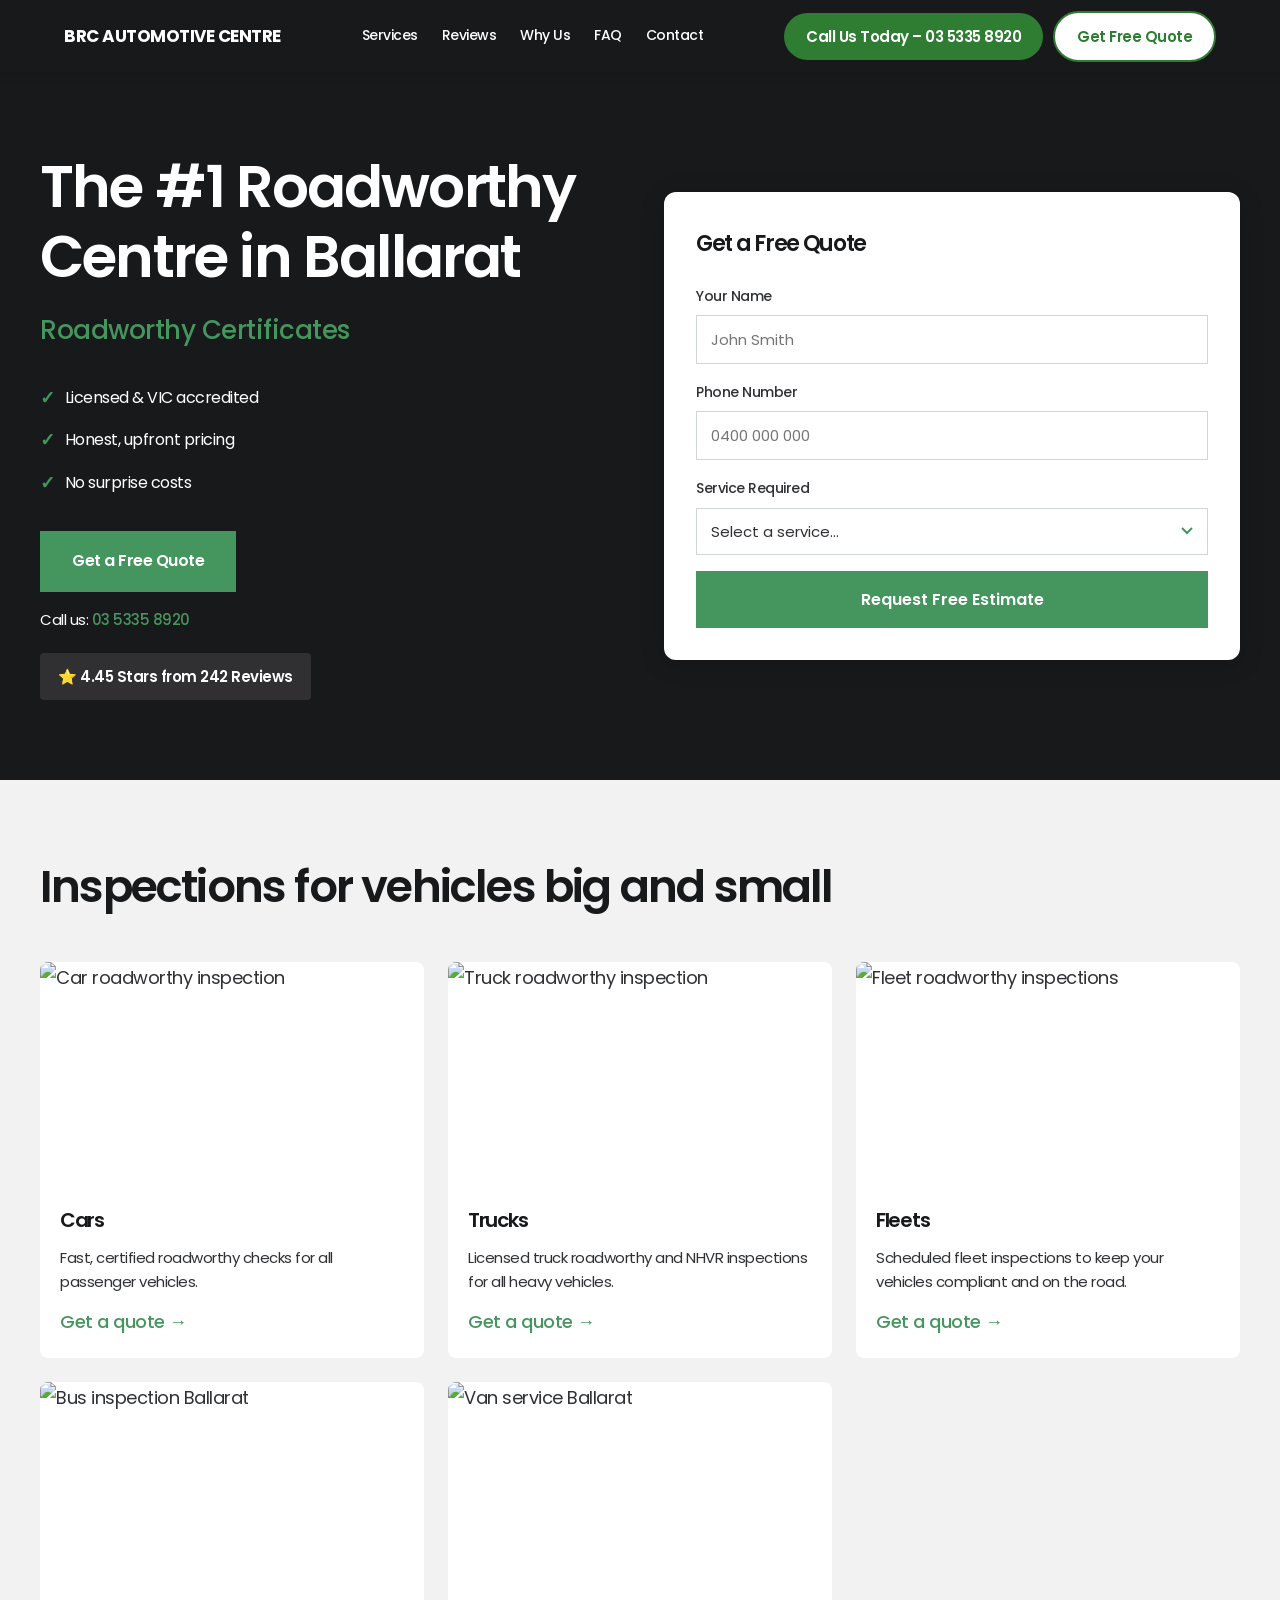
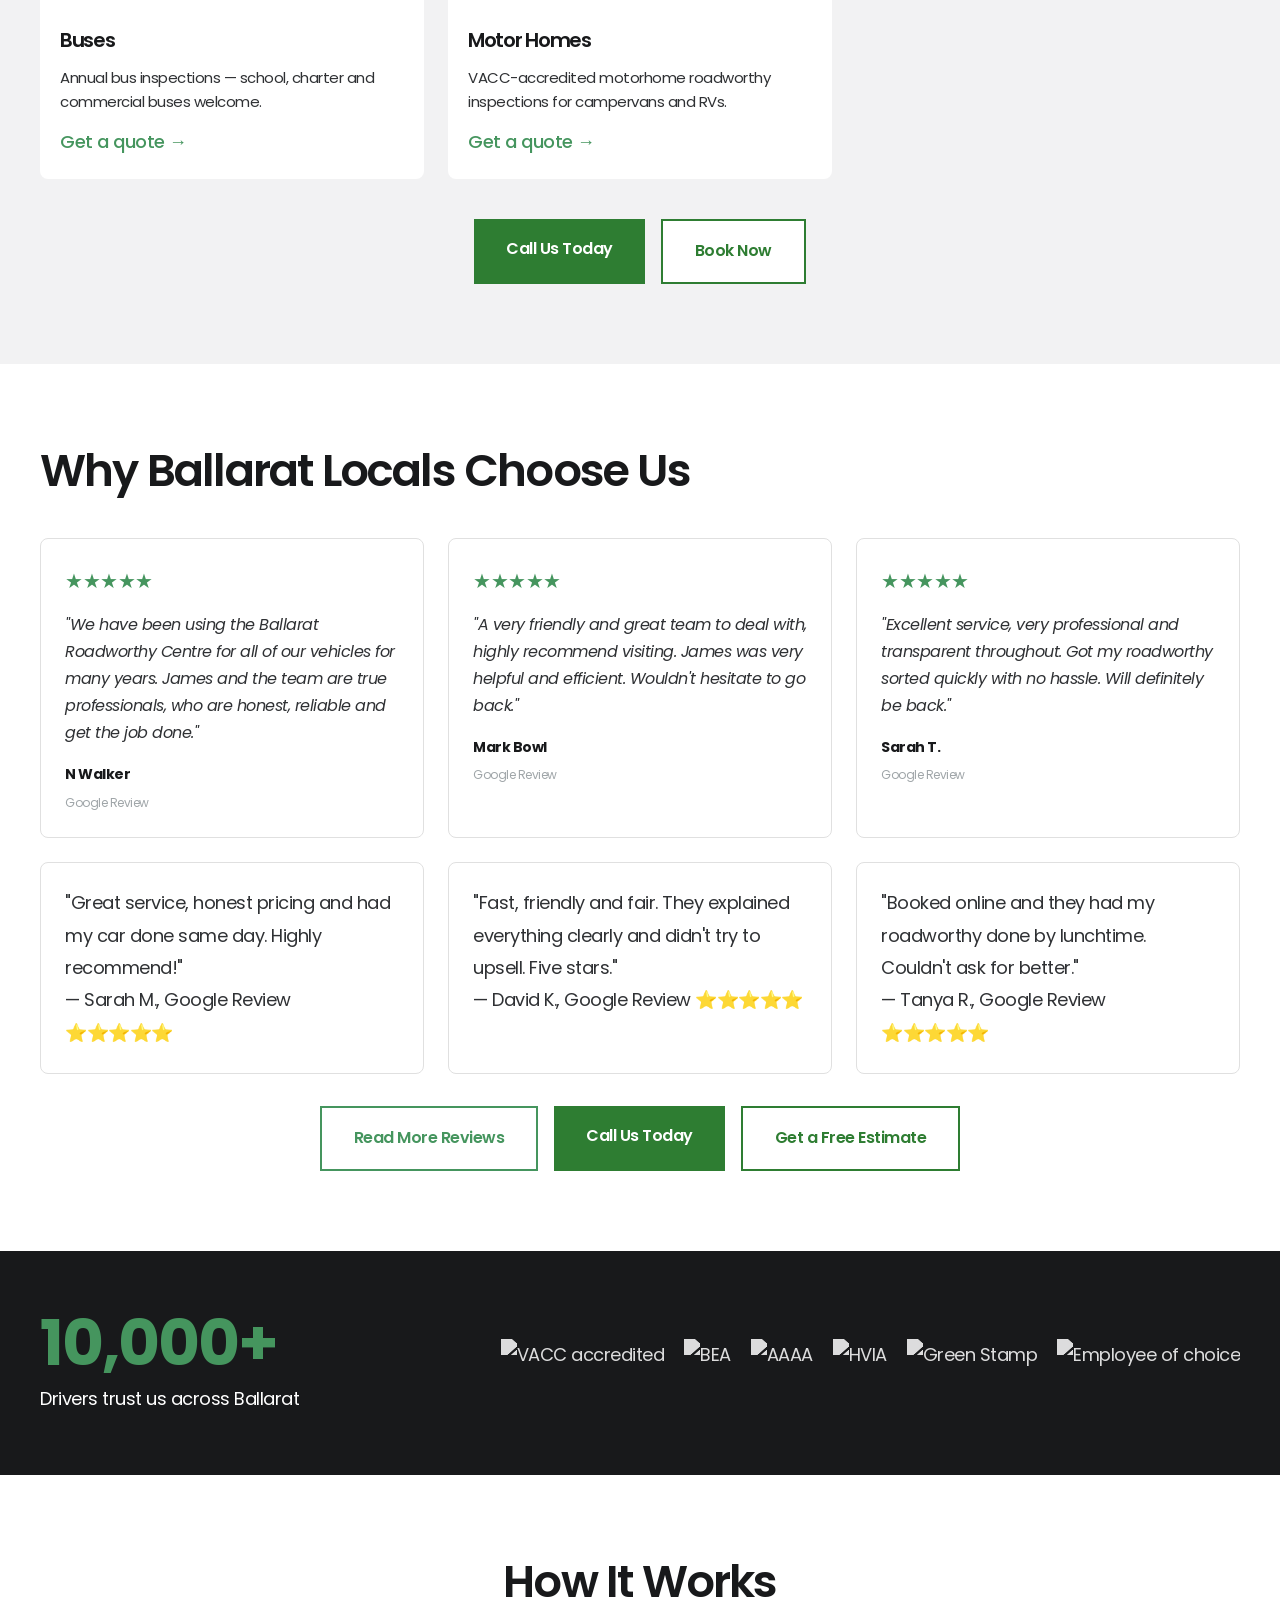
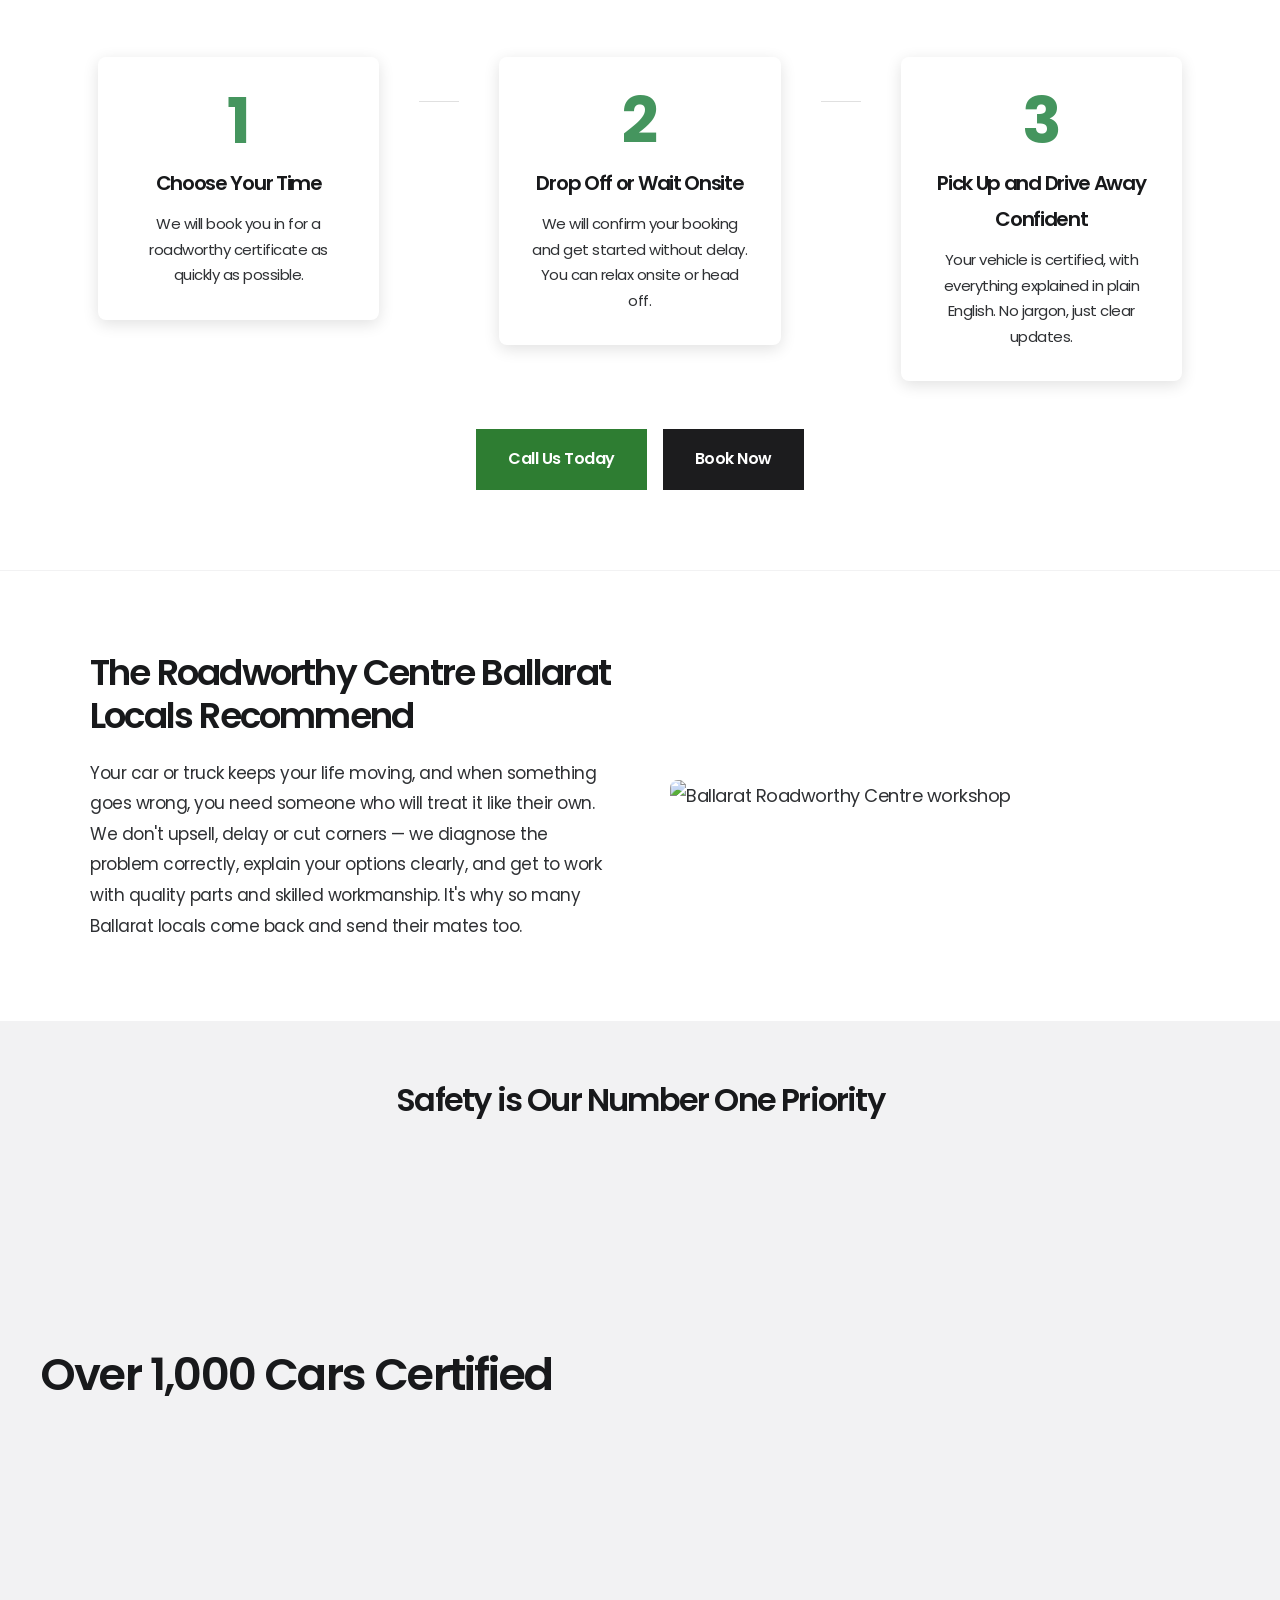
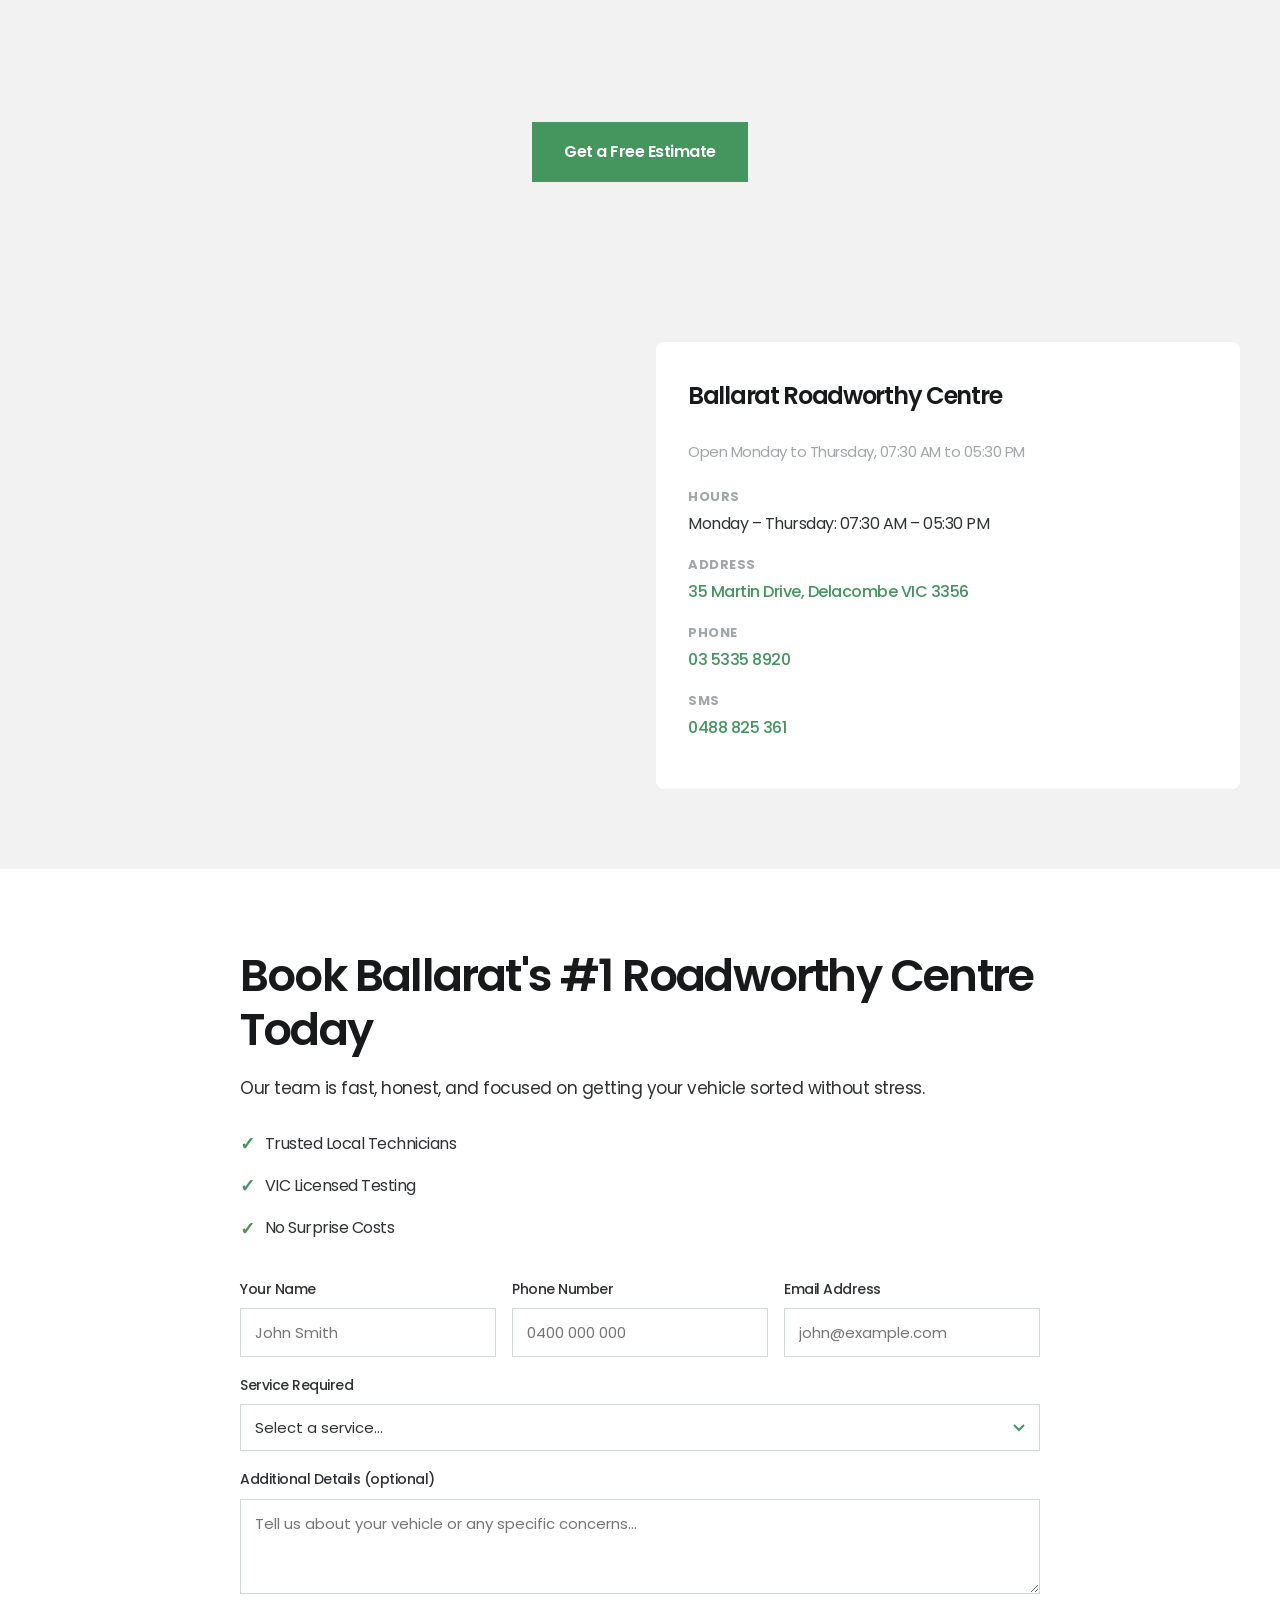
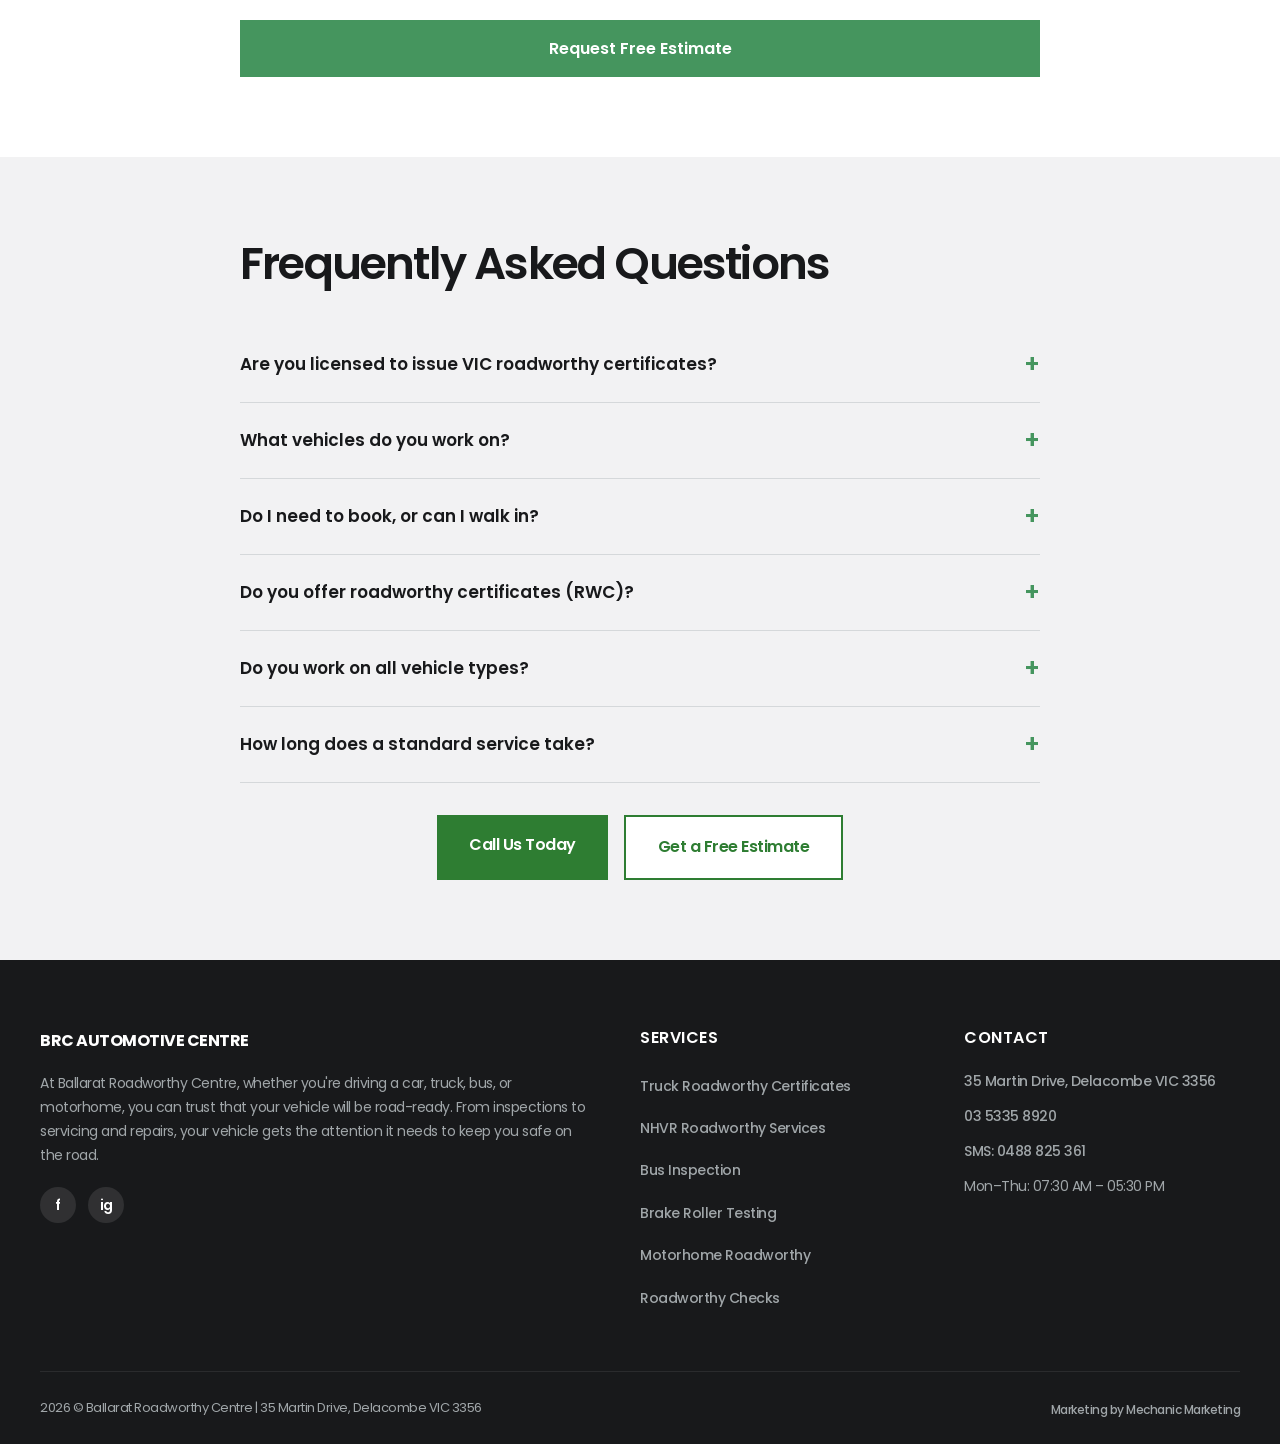
==== commit a4ab8f55: "fix: replace 404 truck.webp with iveco.webp service card image Co-Authored-By: Claude Sonnet 4.6 <no" ====
--- a/index.html
+++ b/index.html
@@ -231,6 +231,14 @@
       <img src="https://service.ballaratroadworthy.com/wp-content/uploads/2024/10/white-logo-new.svg" alt="Ballarat Roadworthy Centre" width="180" height="48" onerror="this.style.display='none';this.nextElementSibling.style.display='inline';">
       <span class="logo-text" style="display:none;">BRC AUTOMOTIVE CENTRE</span>
     </a>
+    <!-- Centre: nav links -->
+    <nav class="header-nav">
+      <a href="#services">Services</a>
+      <a href="#reviews">Reviews</a>
+      <a href="#why-us">Why Us</a>
+      <a href="#faqs">FAQ</a>
+      <a href="#form">Contact</a>
+    </nav>
     <!-- Right: two CTAs -->
     <div class="header-ctas">
       <a href="tel:+61353358920" class="btn btn-pill btn-call">Call Us Today – 03 5335 8920</a>
@@ -304,7 +312,7 @@
         </div>
       </div>
       <div class="service-card">
-        <img src="https://service.ballaratroadworthy.com/wp-content/uploads/2024/10/truck.webp" alt="Truck roadworthy inspection" loading="lazy">
+        <img src="https://service.ballaratroadworthy.com/wp-content/uploads/2024/10/iveco.webp" alt="Truck roadworthy inspection" loading="lazy">
         <div class="service-card-body">
           <h3>Trucks</h3>
           <p>Licensed truck roadworthy and NHVR inspections for all heavy vehicles.</p>
@@ -635,15 +643,10 @@
   });
 });
 </script>
-<script src="https://cdn.jsdelivr.net/npm/@supabase/supabase-js@2"></script>
 <script>
 (function(){
-  var SUPABASE_URL      = 'https://prqbvbhuwfpdkkrkqizj.supabase.co';
-  var SUPABASE_ANON_KEY = 'eyJhbGciOiJIUzI1NiIsInR5cCI6IkpXVCJ9.eyJpc3MiOiJzdXBhYmFzZSIsInJlZiI6InBycWJ2Ymh1d2ZwZGtrcmtxaXpqIiwicm9sZSI6ImFub24iLCJpYXQiOjE3NzY5OTA1MzQsImV4cCI6MjA5MjU2NjUzNH0.Io5IHsyp23yThoyZD7Ccs4UygTtwx_0rIRTlnS3pYZQ';
-
-  function getParam(k){ return new URLSearchParams(window.location.search).get(k)||null; }
-  function fval(form,id){ var el=form.querySelector('#'+id); return el?(el.value.trim()||null):null; }
-
+  // TODO: replace WORKER_URL after running: wrangler deploy
+  var WORKER='https://ballarat-form-handler.YOUR_ACCOUNT.workers.dev/submit';
   document.querySelectorAll('form').forEach(function(form){
     form.addEventListener('submit',function(e){
       e.preventDefault();
@@ -651,38 +654,23 @@
       var orig=btn.textContent;
       btn.disabled=true;
       btn.textContent='Sending…';
-
-      var pfx=form.querySelector('#h-name')?'h-':'f-';
-      var payload={
-        customer_name:  fval(form,pfx+'name')||'',
-        customer_phone: fval(form,pfx+'phone')||'',
-        customer_email: fval(form,pfx+'email'),
-        service_type:   fval(form,pfx+'service'),
-        notes:          fval(form,pfx+'message'),
-        utm_source:     getParam('utm_source'),
-        utm_medium:     getParam('utm_medium'),
-        utm_campaign:   getParam('utm_campaign'),
-        utm_content:    getParam('utm_content'),
-        utm_term:       getParam('utm_term'),
-        gclid:          getParam('gclid'),
-        landing_page:   window.location.pathname
-      };
-
-      supabase.createClient(SUPABASE_URL,SUPABASE_ANON_KEY)
-        .from('brc_bookings').insert([payload])
-        .then(function(result){
-          if(result.error) throw result.error;
-          if(window.dataLayer) dataLayer.push({event:'form_submission',form_name:'booking_form',conversion_type:'booking_enquiry'});
-          if(typeof gtag==='function') gtag('event','generate_lead',{service_type:payload.service_type});
+      fetch(WORKER,{
+        method:'POST',
+        headers:{'Content-Type':'application/x-www-form-urlencoded'},
+        body:new URLSearchParams(new FormData(form)).toString()
+      })
+      .then(function(r){return r.json();})
+      .then(function(j){
+        if(j.success){
           form.innerHTML='<p class="form-success">Thanks! We\'ll be in touch shortly.</p>';
-        })
-        .catch(function(err){
-          console.error('Booking error:',err);
-          btn.disabled=false;btn.textContent=orig;
-          var errEl=form.querySelector('.form-error');
-          if(!errEl){errEl=document.createElement('p');errEl.className='form-error';form.appendChild(errEl);}
-          errEl.textContent='Something went wrong. Please call us directly.';
-        });
+        } else { throw new Error(j.error||'error'); }
+      })
+      .catch(function(){
+        btn.disabled=false;btn.textContent=orig;
+        var err=form.querySelector('.form-error');
+        if(!err){err=document.createElement('p');err.className='form-error';form.appendChild(err);}
+        err.textContent='Something went wrong. Please call us directly.';
+      });
     });
   });
 })();
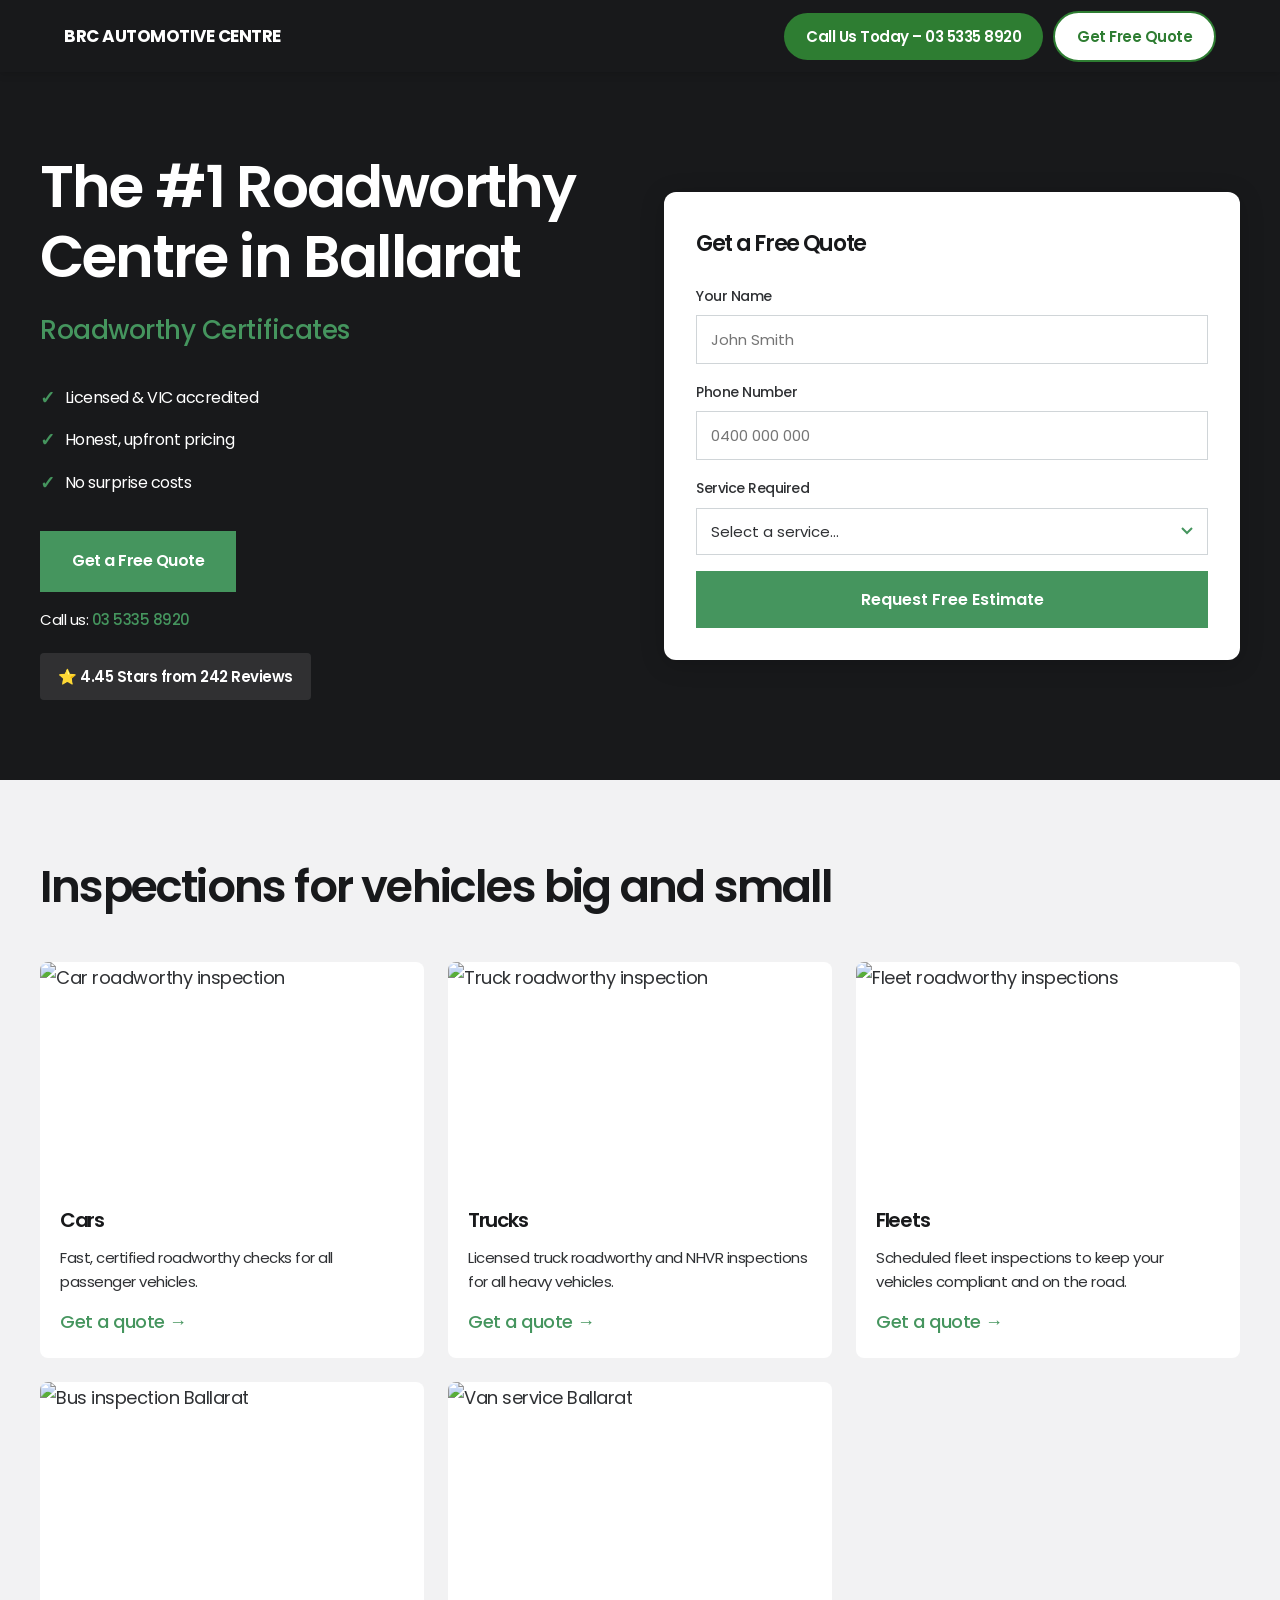
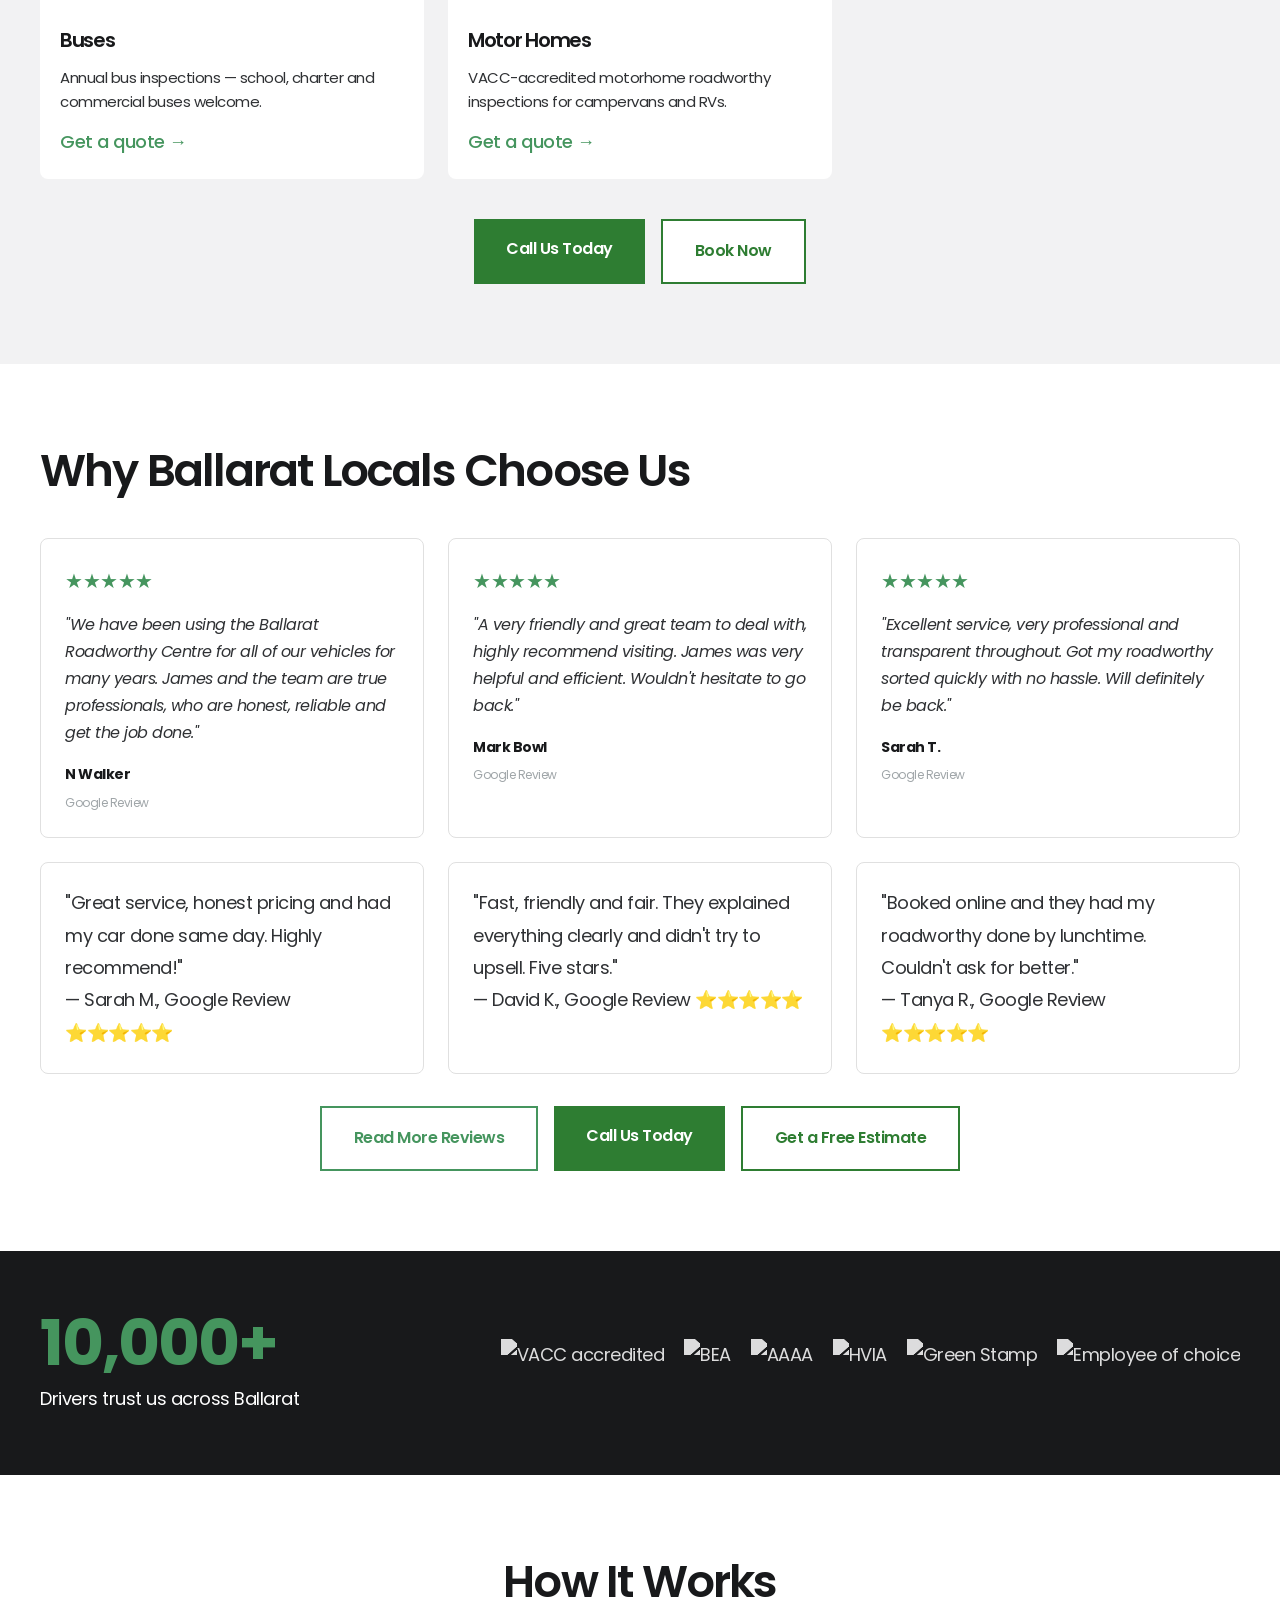
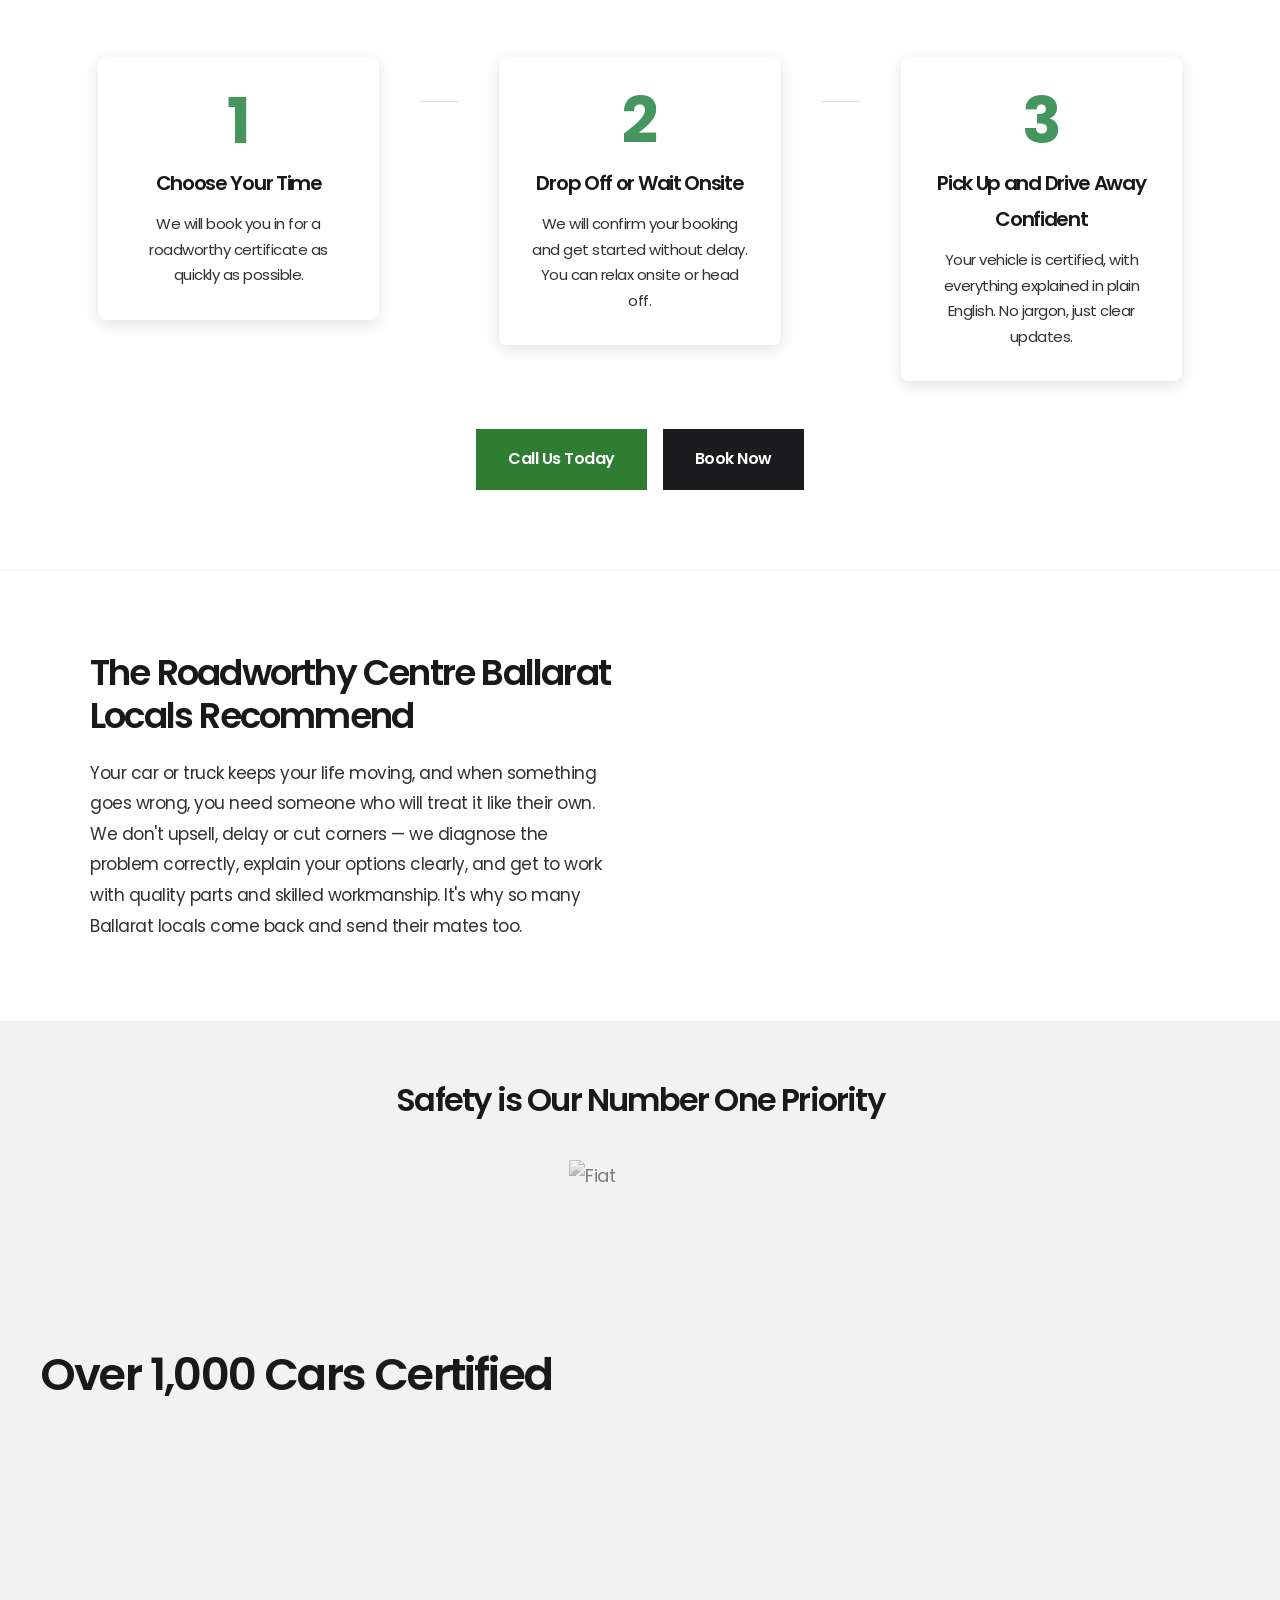
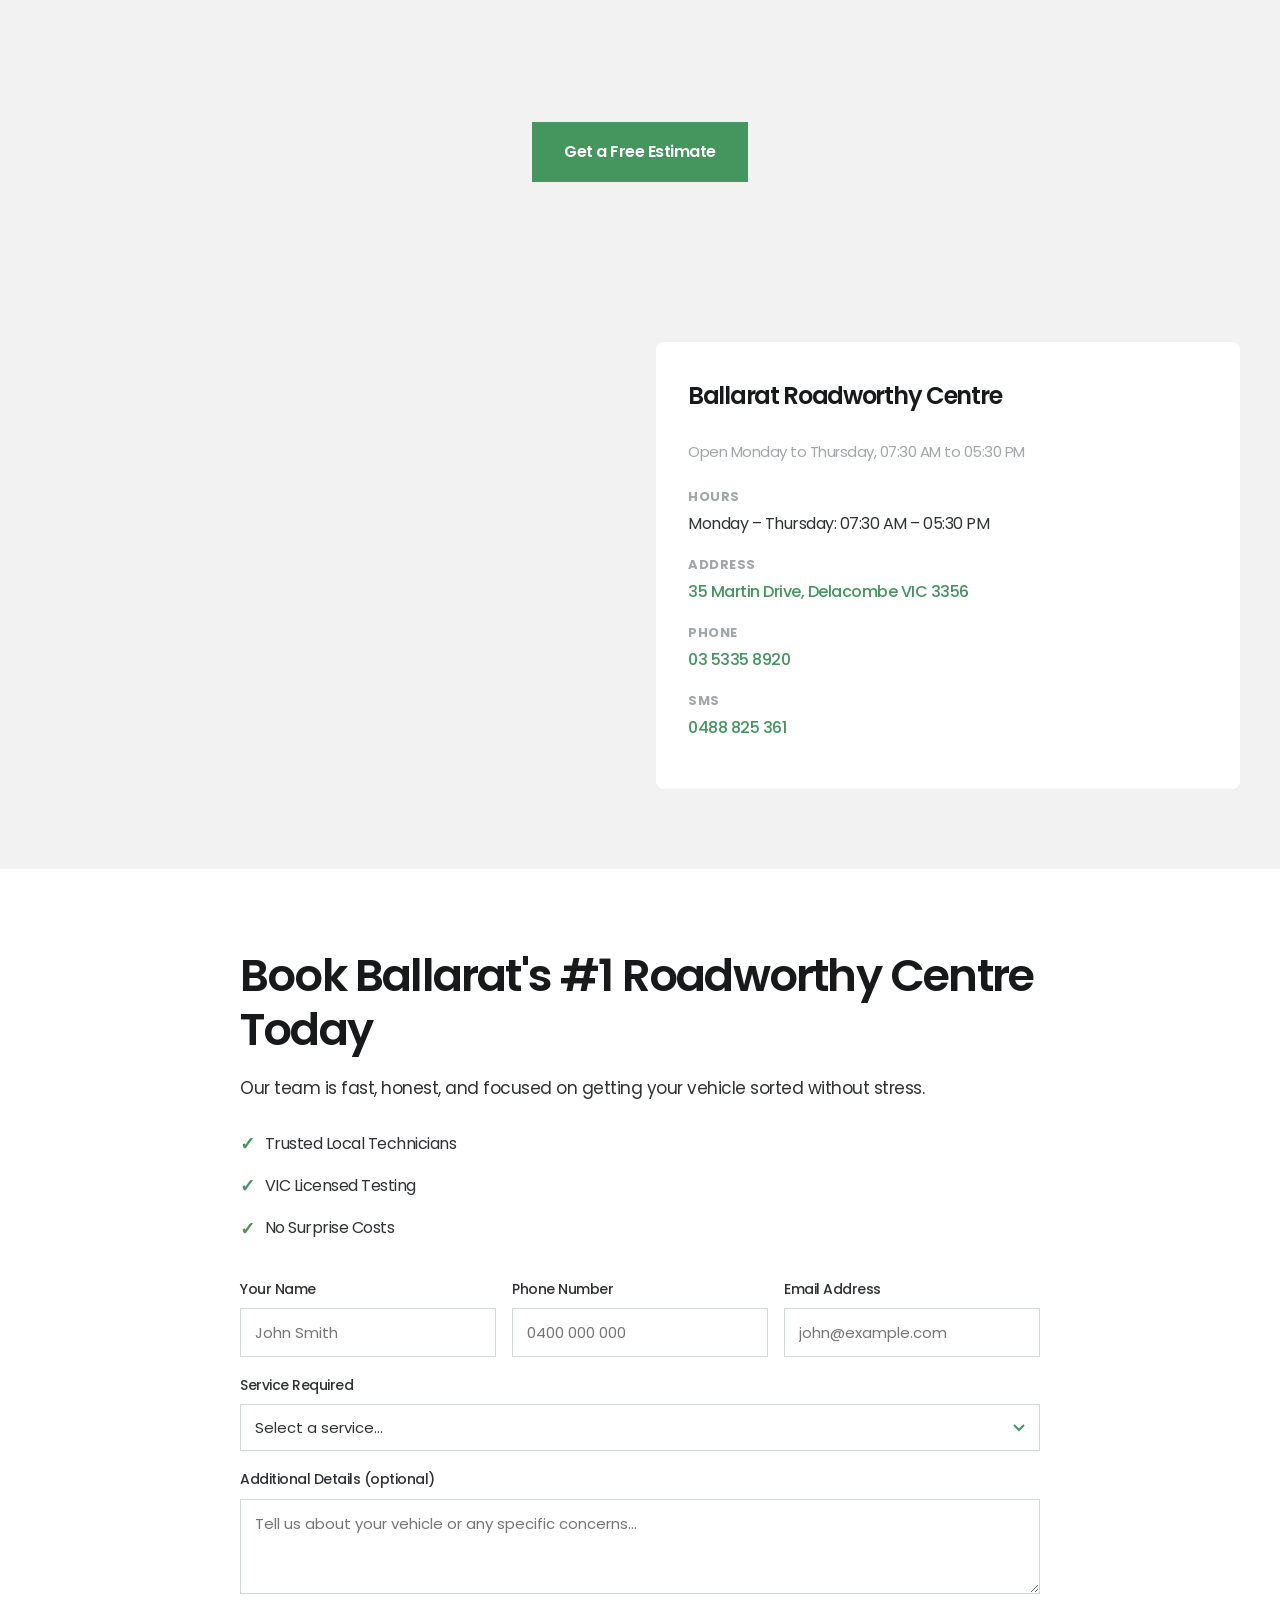
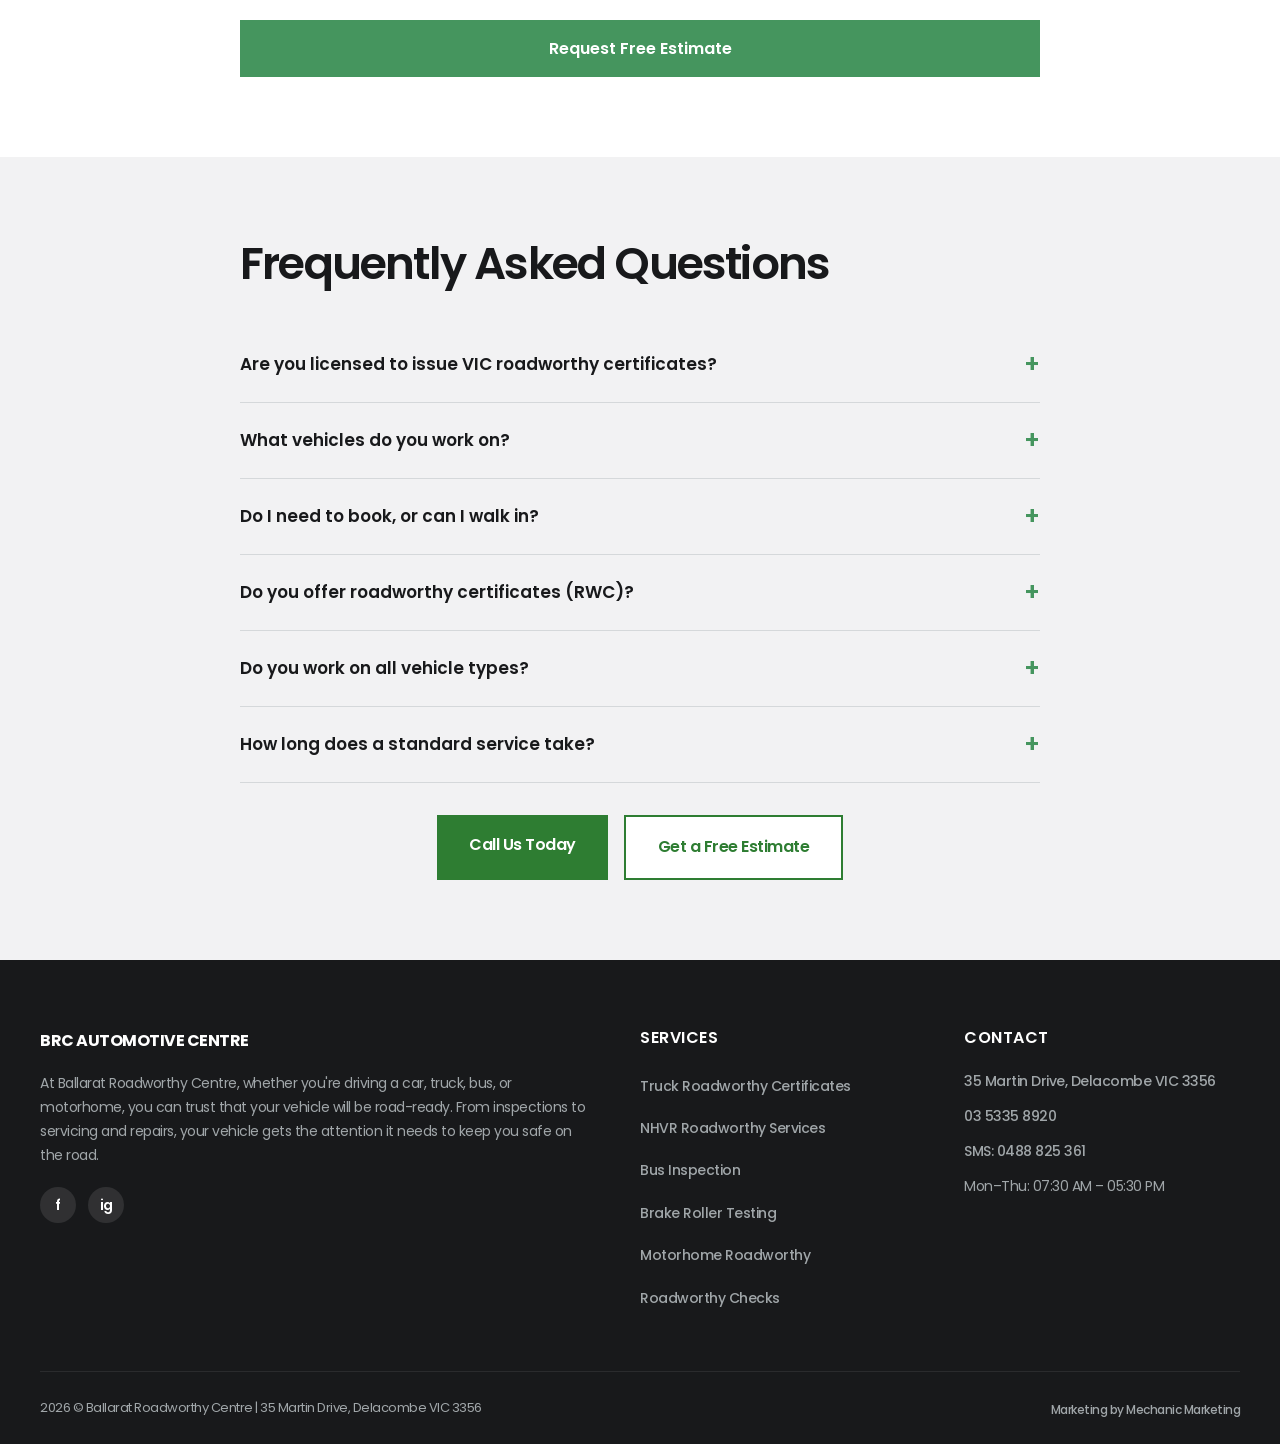
==== commit 66ef88a6: "Fix broken truck service card image Co-authored-by: Claude Sonnet 4.6 <noreply@anthropic.com>" ====
--- a/index.html
+++ b/index.html
@@ -231,14 +231,6 @@
       <img src="https://service.ballaratroadworthy.com/wp-content/uploads/2024/10/white-logo-new.svg" alt="Ballarat Roadworthy Centre" width="180" height="48" onerror="this.style.display='none';this.nextElementSibling.style.display='inline';">
       <span class="logo-text" style="display:none;">BRC AUTOMOTIVE CENTRE</span>
     </a>
-    <!-- Centre: nav links -->
-    <nav class="header-nav">
-      <a href="#services">Services</a>
-      <a href="#reviews">Reviews</a>
-      <a href="#why-us">Why Us</a>
-      <a href="#faqs">FAQ</a>
-      <a href="#form">Contact</a>
-    </nav>
     <!-- Right: two CTAs -->
     <div class="header-ctas">
       <a href="tel:+61353358920" class="btn btn-pill btn-call">Call Us Today – 03 5335 8920</a>
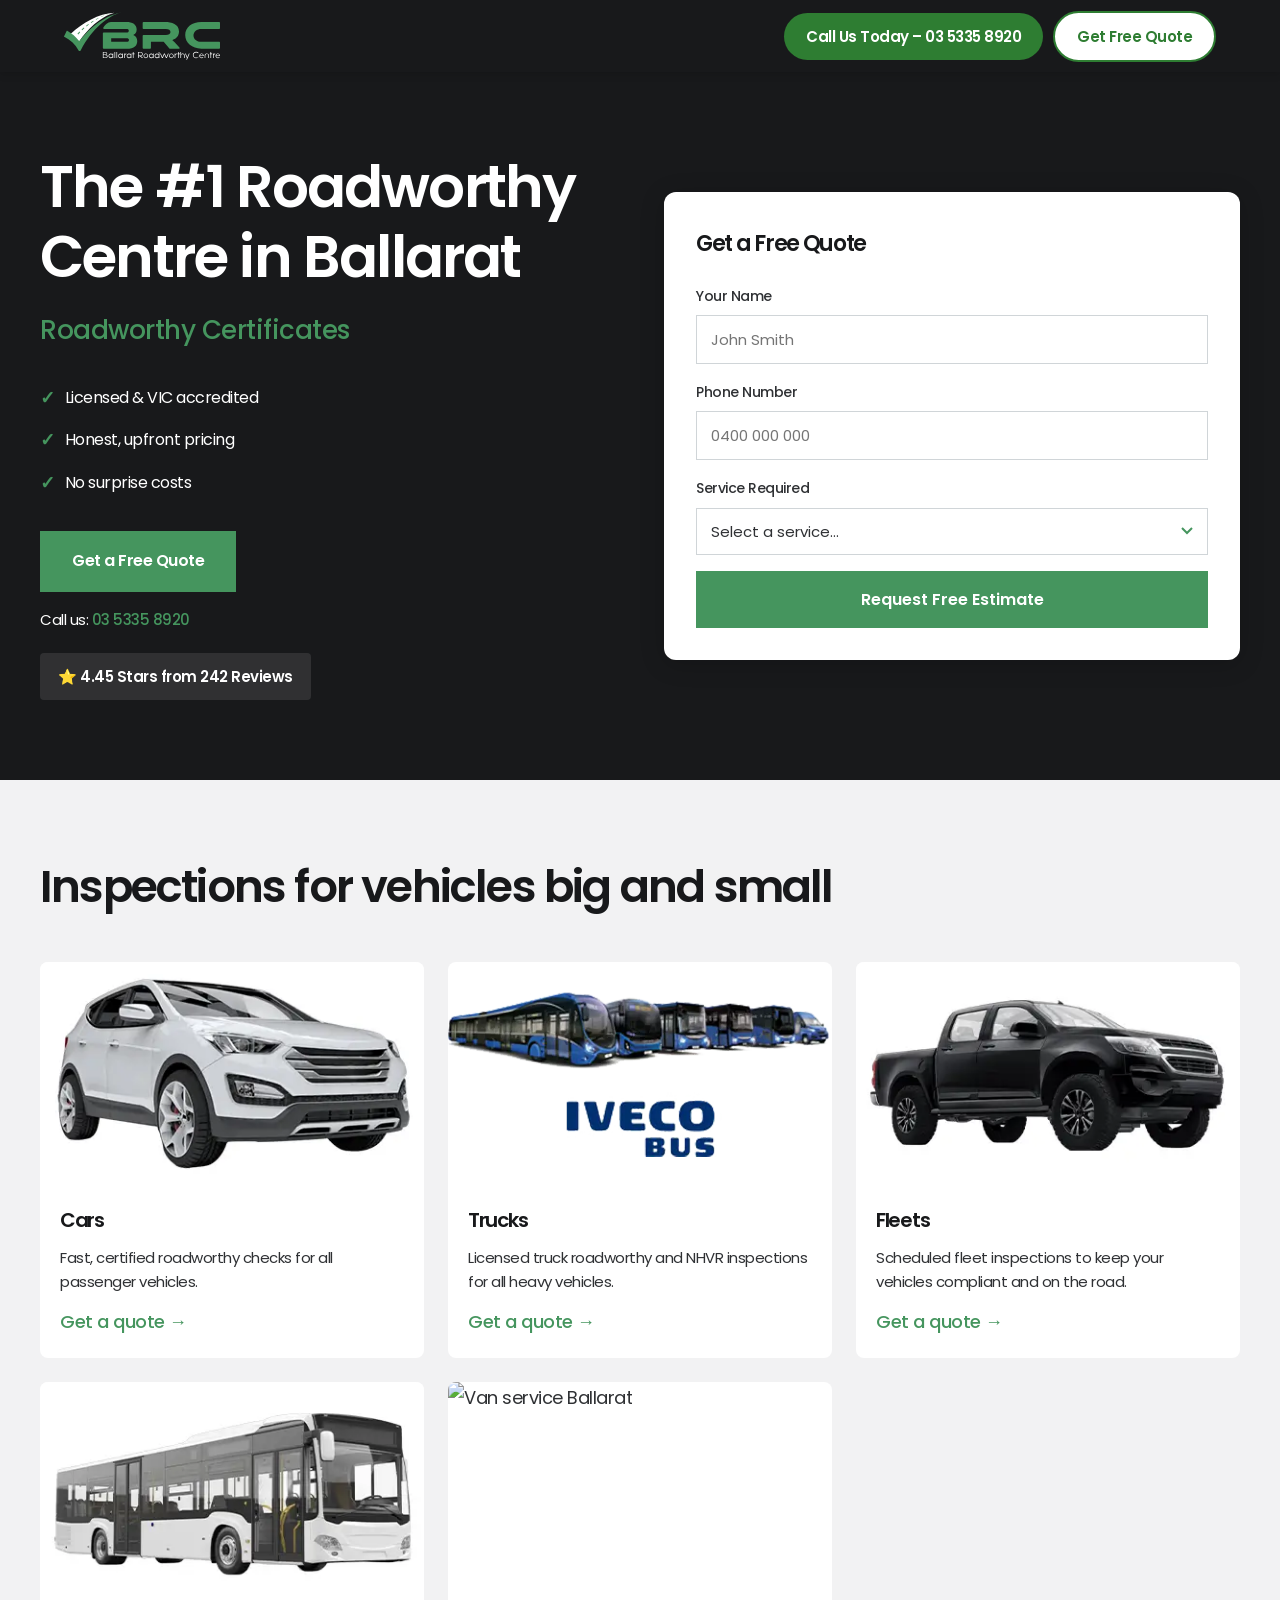
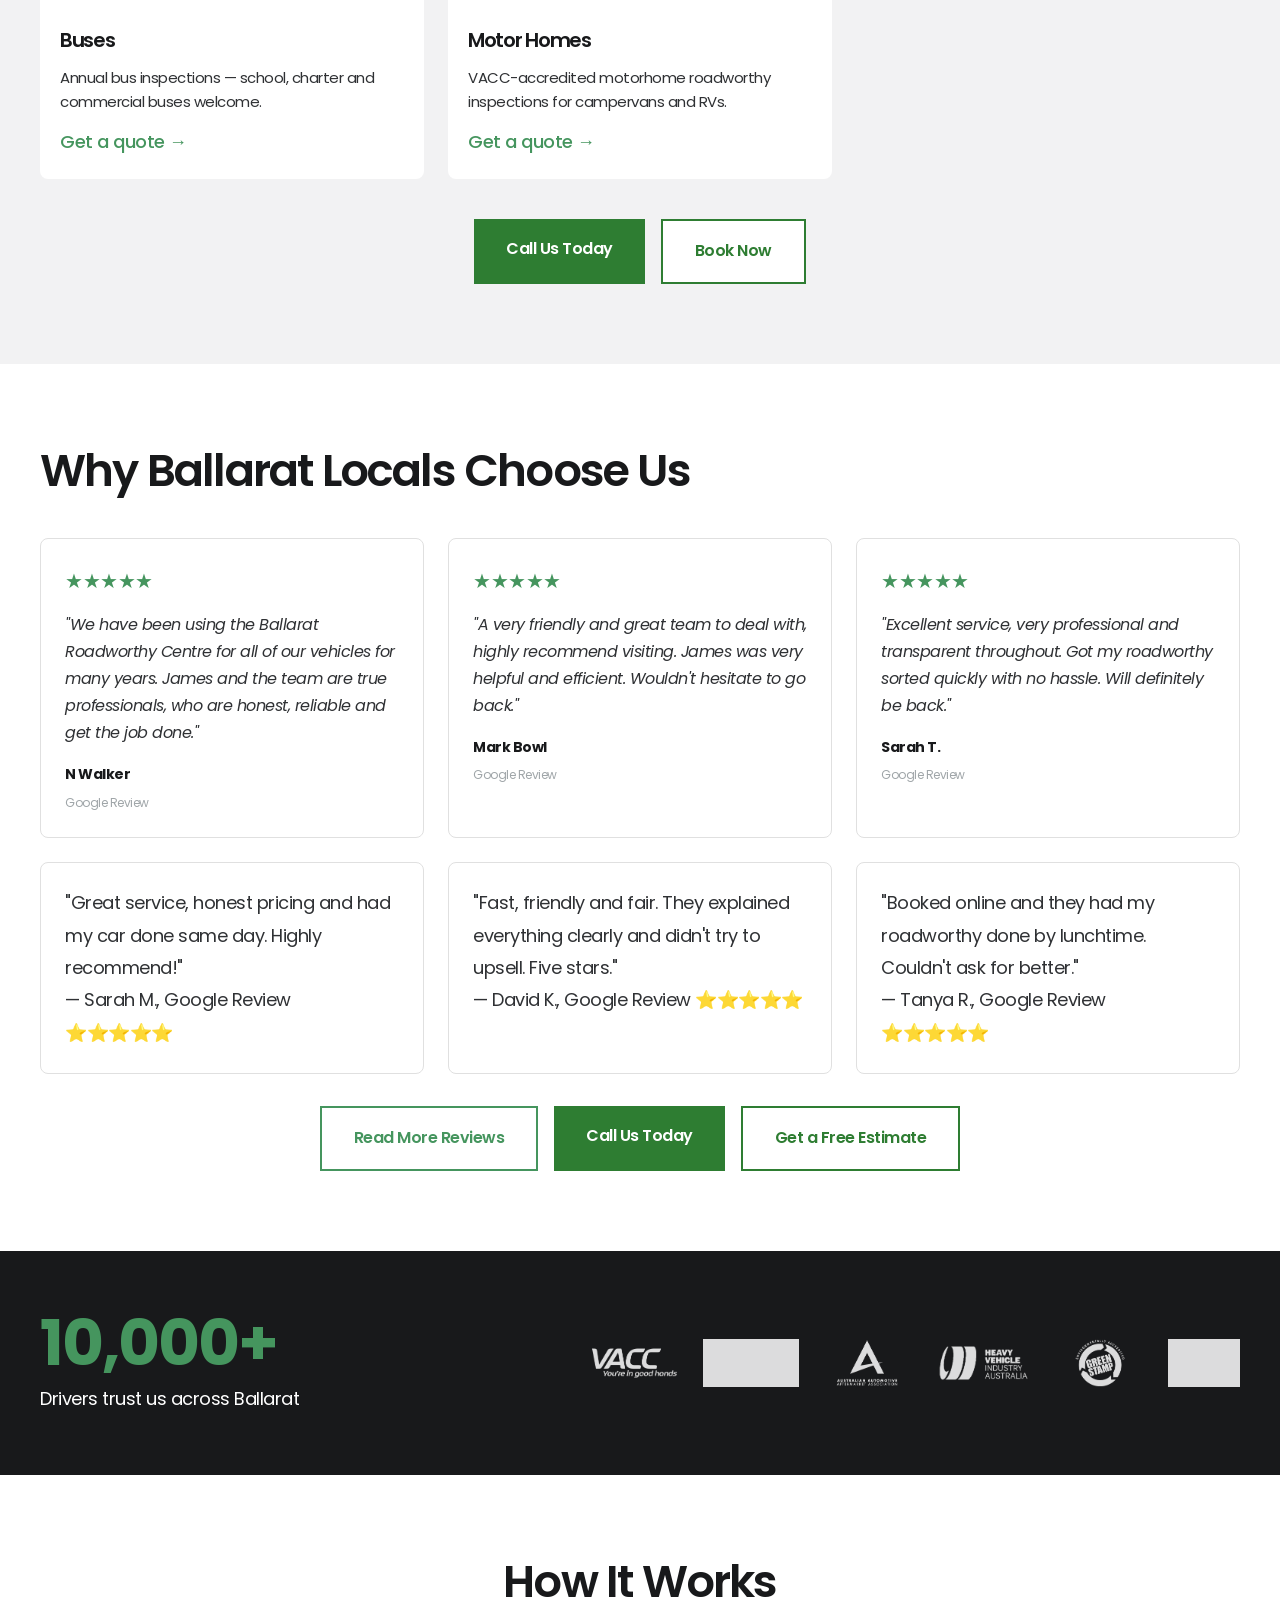
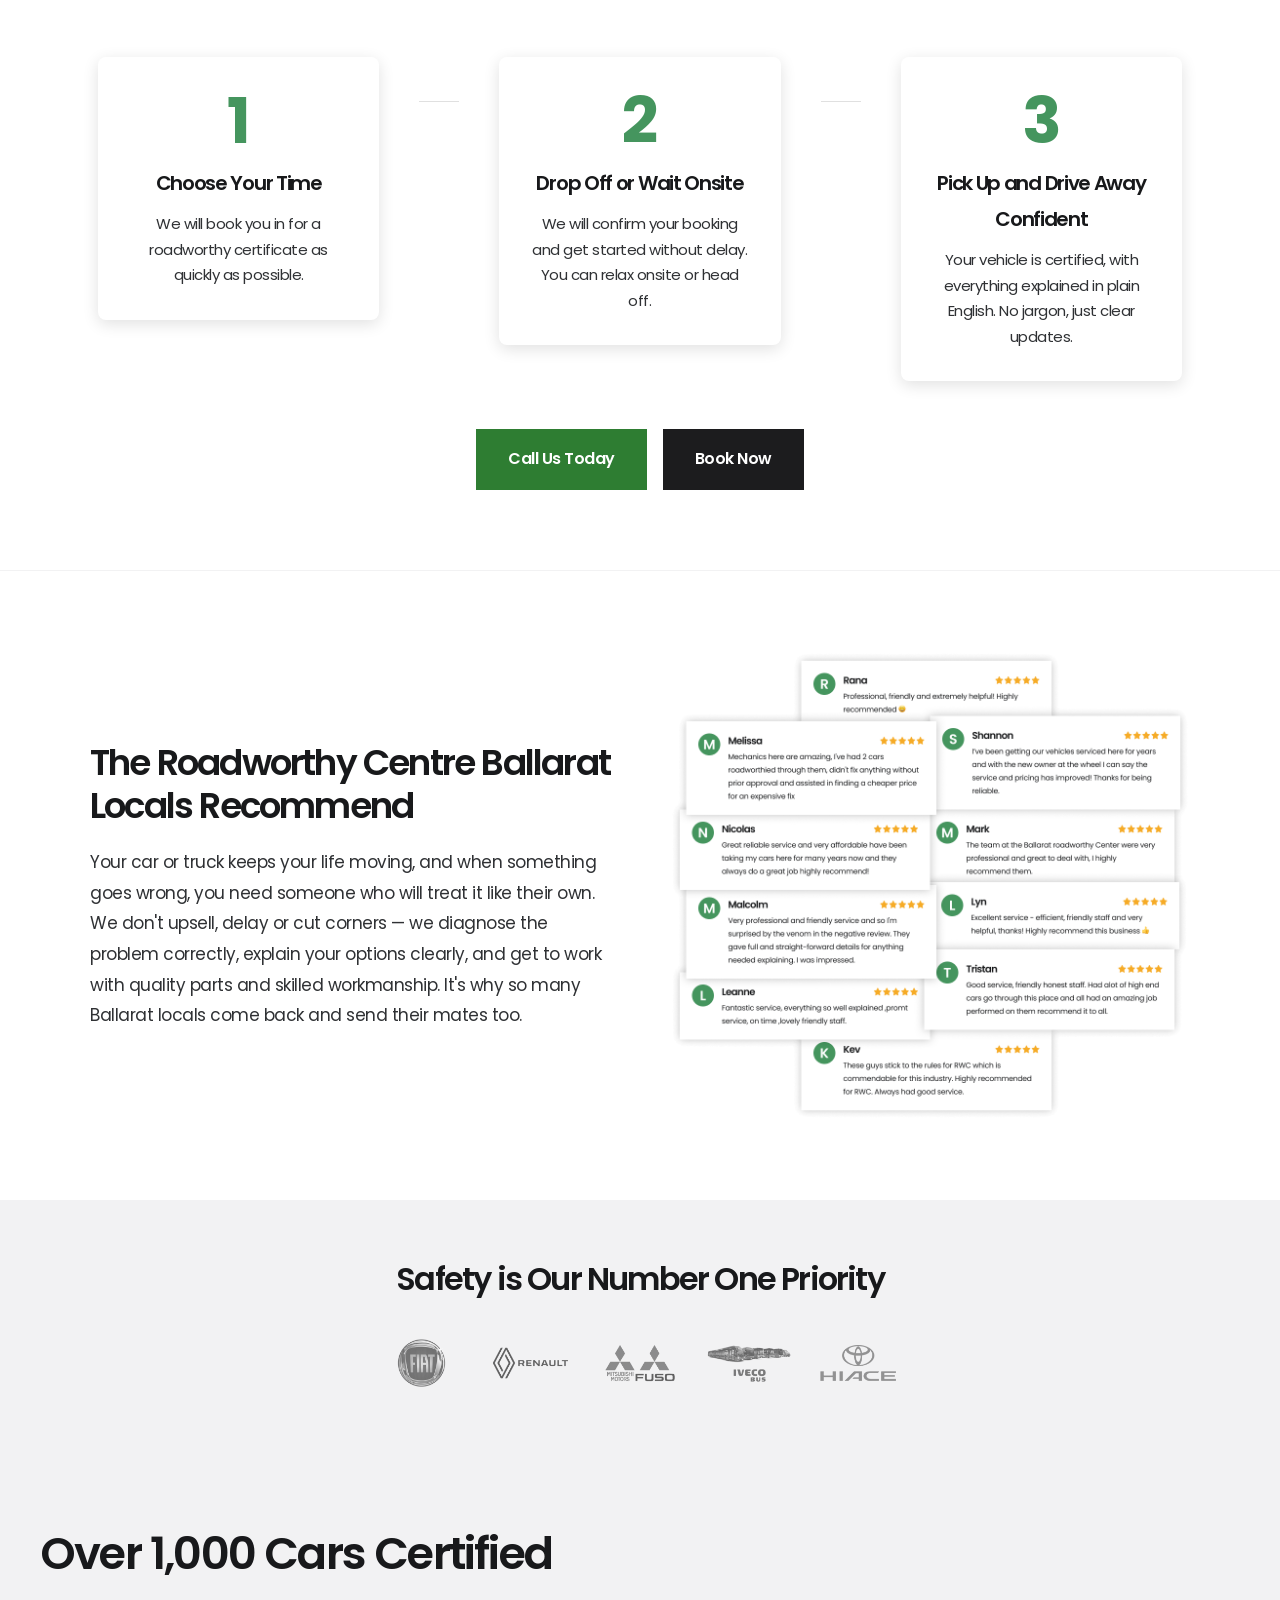
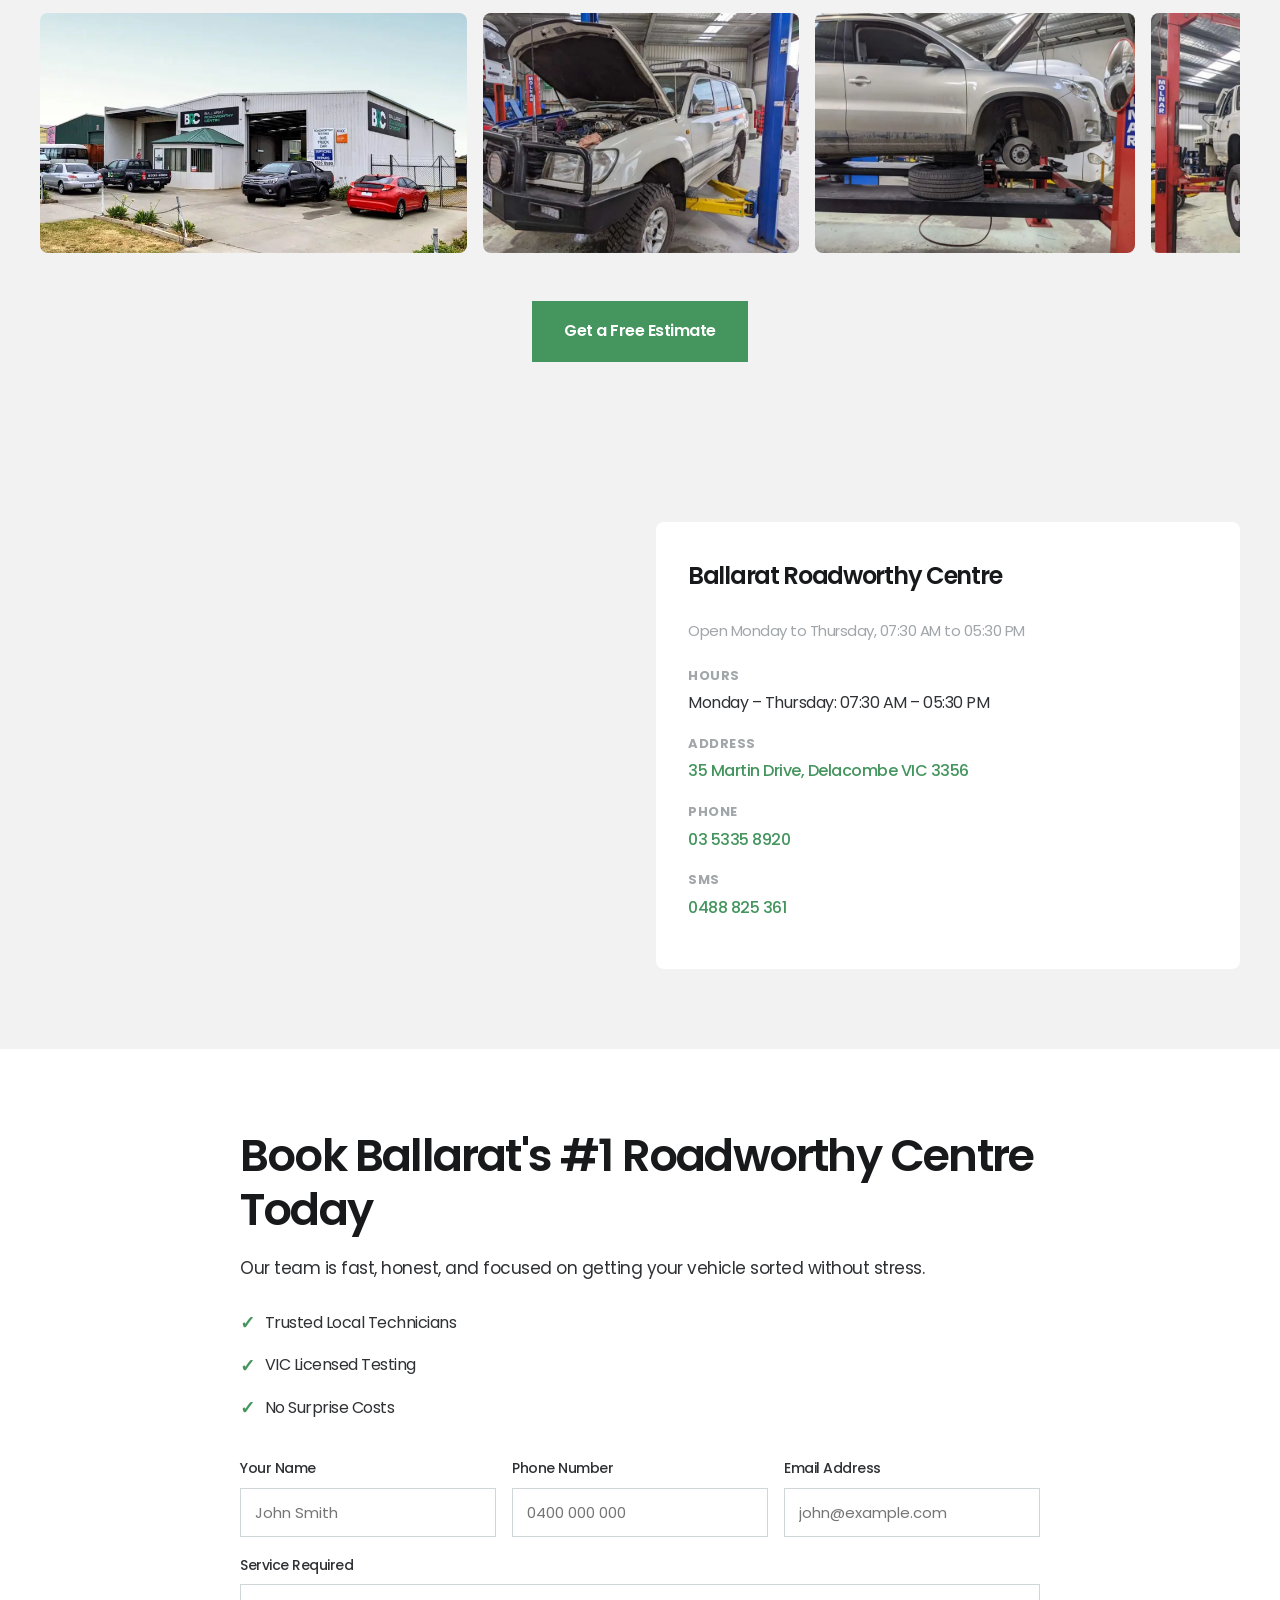
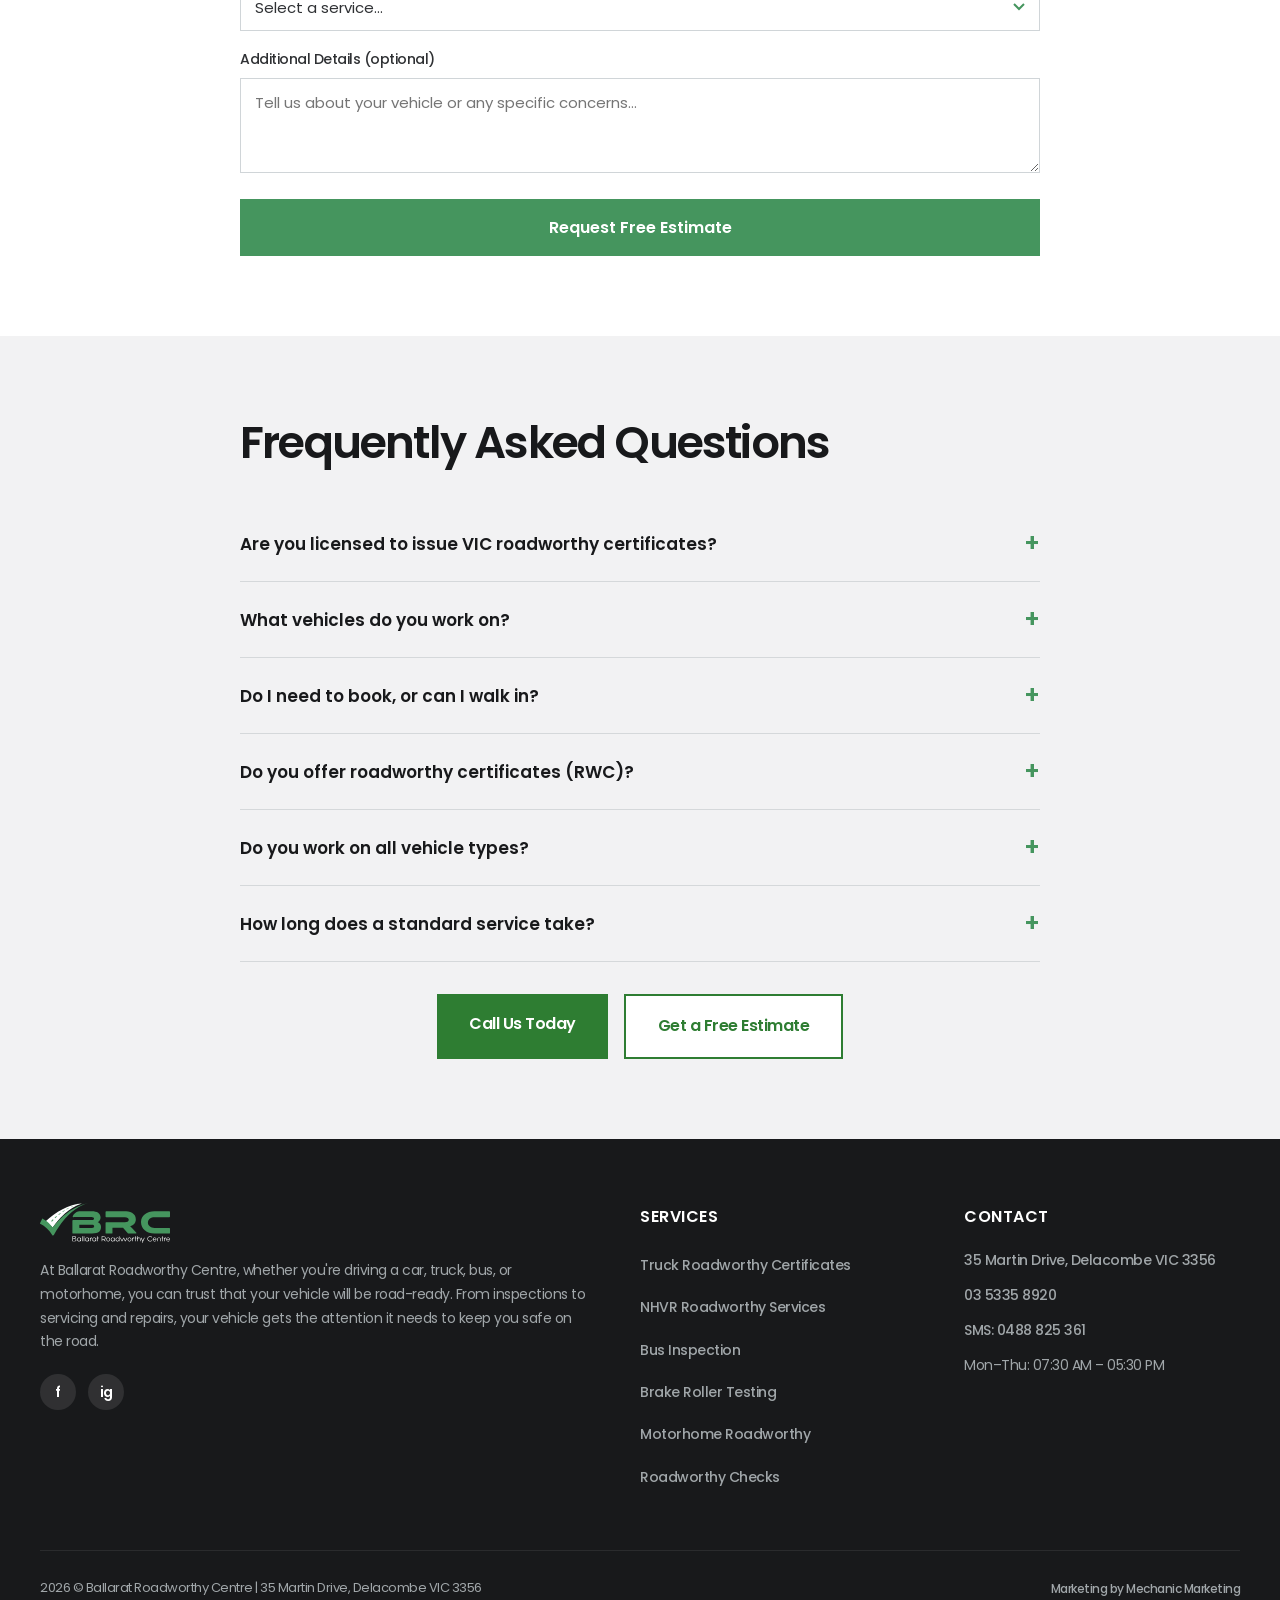
==== commit fb7106d6: "fix: self-host all images — replace WordPress URLs with /images/ local paths 22 images added, 11 HTM" ====
--- a/index.html
+++ b/index.html
@@ -228,7 +228,7 @@
     <!-- Left: logo -->
     <a href="/" class="header-logo">
       <!-- TODO: replace with logo file when available -->
-      <img src="https://service.ballaratroadworthy.com/wp-content/uploads/2024/10/white-logo-new.svg" alt="Ballarat Roadworthy Centre" width="180" height="48" onerror="this.style.display='none';this.nextElementSibling.style.display='inline';">
+      <img src="/images/white-logo-new.svg" alt="Ballarat Roadworthy Centre" width="180" height="48" onerror="this.style.display='none';this.nextElementSibling.style.display='inline';">
       <span class="logo-text" style="display:none;">BRC AUTOMOTIVE CENTRE</span>
     </a>
     <!-- Right: two CTAs -->
@@ -296,7 +296,7 @@
     </div>
     <div class="services-grid">
       <div class="service-card">
-        <img src="https://service.ballaratroadworthy.com/wp-content/uploads/2024/10/car.webp" alt="Car roadworthy inspection" loading="lazy">
+        <img src="/images/car.webp" alt="Car roadworthy inspection" loading="lazy">
         <div class="service-card-body">
           <h3>Cars</h3>
           <p>Fast, certified roadworthy checks for all passenger vehicles.</p>
@@ -304,7 +304,7 @@
         </div>
       </div>
       <div class="service-card">
-        <img src="https://service.ballaratroadworthy.com/wp-content/uploads/2024/10/iveco.webp" alt="Truck roadworthy inspection" loading="lazy">
+        <img src="/images/iveco.webp" alt="Truck roadworthy inspection" loading="lazy">
         <div class="service-card-body">
           <h3>Trucks</h3>
           <p>Licensed truck roadworthy and NHVR inspections for all heavy vehicles.</p>
@@ -312,7 +312,7 @@
         </div>
       </div>
       <div class="service-card">
-        <img src="https://service.ballaratroadworthy.com/wp-content/uploads/2024/10/fleet.webp" alt="Fleet roadworthy inspections" loading="lazy">
+        <img src="/images/fleet.webp" alt="Fleet roadworthy inspections" loading="lazy">
         <div class="service-card-body">
           <h3>Fleets</h3>
           <p>Scheduled fleet inspections to keep your vehicles compliant and on the road.</p>
@@ -320,7 +320,7 @@
         </div>
       </div>
       <div class="service-card">
-        <img src="https://service.ballaratroadworthy.com/wp-content/uploads/2024/10/bus.webp" alt="Bus inspection Ballarat" loading="lazy">
+        <img src="/images/bus.webp" alt="Bus inspection Ballarat" loading="lazy">
         <div class="service-card-body">
           <h3>Buses</h3>
           <p>Annual bus inspections — school, charter and commercial buses welcome.</p>
@@ -399,12 +399,12 @@
       <div class="stat-label">Drivers trust us across Ballarat</div>
     </div>
     <div class="accred-logos">
-      <img src="https://service.ballaratroadworthy.com/wp-content/uploads/2024/10/vacc-new.webp" alt="VACC accredited" loading="lazy">
-      <img src="https://service.ballaratroadworthy.com/wp-content/uploads/2024/10/bea.webp" alt="BEA" loading="lazy">
-      <img src="https://service.ballaratroadworthy.com/wp-content/uploads/2024/10/aaaa.webp" alt="AAAA" loading="lazy">
-      <img src="https://service.ballaratroadworthy.com/wp-content/uploads/2024/10/hvia.webp" alt="HVIA" loading="lazy">
-      <img src="https://service.ballaratroadworthy.com/wp-content/uploads/2024/10/green-stamp.webp" alt="Green Stamp" loading="lazy">
-      <img src="https://service.ballaratroadworthy.com/wp-content/uploads/2024/10/employee.webp" alt="Employee of choice" loading="lazy">
+      <img src="/images/vacc-new.webp" alt="VACC accredited" loading="lazy">
+      <img src="/images/bea.webp" alt="BEA" loading="lazy">
+      <img src="/images/aaaa.webp" alt="AAAA" loading="lazy">
+      <img src="/images/hvia.webp" alt="HVIA" loading="lazy">
+      <img src="/images/green-stamp.webp" alt="Green Stamp" loading="lazy">
+      <img src="/images/employee.webp" alt="Employee of choice" loading="lazy">
     </div>
   </div>
 </section>
@@ -448,7 +448,7 @@
       <p>Your car or truck keeps your life moving, and when something goes wrong, you need someone who will treat it like their own. We don't upsell, delay or cut corners — we diagnose the problem correctly, explain your options clearly, and get to work with quality parts and skilled workmanship. It's why so many Ballarat locals come back and send their mates too.</p>
     </div>
     <div class="about-image">
-      <img src="https://service.ballaratroadworthy.com/wp-content/uploads/2024/10/testimonials.png" alt="Ballarat Roadworthy Centre workshop" loading="lazy" style="border-radius:8px;" onerror="this.src='https://placehold.co/600x400/18191B/ffffff?text=BRC+Workshop';">
+      <img src="/images/testimonials.png" alt="Ballarat Roadworthy Centre workshop" loading="lazy" style="border-radius:8px;" onerror="this.src='https://placehold.co/600x400/18191B/ffffff?text=BRC+Workshop';">
     </div>
   </div>
 </section>
@@ -458,11 +458,11 @@
   <div style="max-width:1200px;margin:0 auto;text-align:center;">
     <h2 style="margin-bottom:40px;font-size:32px;">Safety is Our Number One Priority</h2>
     <div style="display:flex;flex-wrap:wrap;gap:24px;justify-content:center;align-items:center;">
-      <img src="https://service.ballaratroadworthy.com/wp-content/uploads/2024/10/fiat.webp" alt="Fiat" loading="lazy" style="height:48px;width:auto;object-fit:contain;filter:grayscale(1);opacity:0.6;" onerror="this.src='https://placehold.co/120x48/cccccc/666666?text=Fiat';">
-      <img src="https://service.ballaratroadworthy.com/wp-content/uploads/2024/10/renault.webp" alt="Renault" loading="lazy" style="height:48px;width:auto;object-fit:contain;filter:grayscale(1);opacity:0.6;" onerror="this.src='https://placehold.co/120x48/cccccc/666666?text=Renault';">
-      <img src="https://service.ballaratroadworthy.com/wp-content/uploads/2024/10/mitsubishi.webp" alt="Mitsubishi" loading="lazy" style="height:48px;width:auto;object-fit:contain;filter:grayscale(1);opacity:0.6;" onerror="this.src='https://placehold.co/120x48/cccccc/666666?text=Mitsubishi';">
-      <img src="https://service.ballaratroadworthy.com/wp-content/uploads/2024/10/iveco.webp" alt="Iveco" loading="lazy" style="height:48px;width:auto;object-fit:contain;filter:grayscale(1);opacity:0.6;" onerror="this.src='https://placehold.co/120x48/cccccc/666666?text=Iveco';">
-      <img src="https://service.ballaratroadworthy.com/wp-content/uploads/2024/10/hiace.webp" alt="HiAce" loading="lazy" style="height:48px;width:auto;object-fit:contain;filter:grayscale(1);opacity:0.6;" onerror="this.src='https://placehold.co/120x48/cccccc/666666?text=HiAce';">
+      <img src="/images/fiat.webp" alt="Fiat" loading="lazy" style="height:48px;width:auto;object-fit:contain;filter:grayscale(1);opacity:0.6;" onerror="this.src='https://placehold.co/120x48/cccccc/666666?text=Fiat';">
+      <img src="/images/renault.webp" alt="Renault" loading="lazy" style="height:48px;width:auto;object-fit:contain;filter:grayscale(1);opacity:0.6;" onerror="this.src='https://placehold.co/120x48/cccccc/666666?text=Renault';">
+      <img src="/images/mitsubishi.webp" alt="Mitsubishi" loading="lazy" style="height:48px;width:auto;object-fit:contain;filter:grayscale(1);opacity:0.6;" onerror="this.src='https://placehold.co/120x48/cccccc/666666?text=Mitsubishi';">
+      <img src="/images/iveco.webp" alt="Iveco" loading="lazy" style="height:48px;width:auto;object-fit:contain;filter:grayscale(1);opacity:0.6;" onerror="this.src='https://placehold.co/120x48/cccccc/666666?text=Iveco';">
+      <img src="/images/hiace.webp" alt="HiAce" loading="lazy" style="height:48px;width:auto;object-fit:contain;filter:grayscale(1);opacity:0.6;" onerror="this.src='https://placehold.co/120x48/cccccc/666666?text=HiAce';">
     </div>
   </div>
 </section>
@@ -472,11 +472,11 @@
   <div class="gallery-inner">
     <h2>Over 1,000 Cars Certified</h2>
     <div class="gallery-strip">
-      <img src="https://service.ballaratroadworthy.com/wp-content/uploads/2024/10/image-290.webp" alt="Ballarat Roadworthy Centre" loading="lazy" onerror="this.src='https://placehold.co/300x240/18191B/ffffff?text=BRC';">
-      <img src="https://service.ballaratroadworthy.com/wp-content/uploads/2024/10/image-291.webp" alt="Ballarat Roadworthy Centre" loading="lazy" onerror="this.src='https://placehold.co/300x240/18191B/ffffff?text=BRC';">
-      <img src="https://service.ballaratroadworthy.com/wp-content/uploads/2024/10/image-292.webp" alt="Ballarat Roadworthy Centre" loading="lazy" onerror="this.src='https://placehold.co/300x240/18191B/ffffff?text=BRC';">
-      <img src="https://service.ballaratroadworthy.com/wp-content/uploads/2024/10/image-293.webp" alt="Ballarat Roadworthy Centre" loading="lazy" onerror="this.src='https://placehold.co/300x240/18191B/ffffff?text=BRC';">
-      <img src="https://service.ballaratroadworthy.com/wp-content/uploads/2024/10/image-294.webp" alt="Ballarat Roadworthy Centre" loading="lazy" onerror="this.src='https://placehold.co/300x240/18191B/ffffff?text=BRC';">
+      <img src="/images/image-290.webp" alt="Ballarat Roadworthy Centre" loading="lazy" onerror="this.src='https://placehold.co/300x240/18191B/ffffff?text=BRC';">
+      <img src="/images/image-291.webp" alt="Ballarat Roadworthy Centre" loading="lazy" onerror="this.src='https://placehold.co/300x240/18191B/ffffff?text=BRC';">
+      <img src="/images/image-292.webp" alt="Ballarat Roadworthy Centre" loading="lazy" onerror="this.src='https://placehold.co/300x240/18191B/ffffff?text=BRC';">
+      <img src="/images/image-293.webp" alt="Ballarat Roadworthy Centre" loading="lazy" onerror="this.src='https://placehold.co/300x240/18191B/ffffff?text=BRC';">
+      <img src="/images/image-294.webp" alt="Ballarat Roadworthy Centre" loading="lazy" onerror="this.src='https://placehold.co/300x240/18191B/ffffff?text=BRC';">
     </div>
     <div style="text-align:center;">
       <a href="#form" class="btn">Get a Free Estimate</a>
@@ -589,7 +589,7 @@
     <div class="footer-col">
       <div class="footer-logo">
         <!-- TODO: replace with logo file when available -->
-        <img src="https://service.ballaratroadworthy.com/wp-content/uploads/2024/10/white-logo-new.svg" alt="Ballarat Roadworthy Centre" height="40" onerror="this.style.display='none';this.nextElementSibling.style.display='inline';">
+        <img src="/images/white-logo-new.svg" alt="Ballarat Roadworthy Centre" height="40" onerror="this.style.display='none';this.nextElementSibling.style.display='inline';">
         <span class="logo-text-footer" style="display:none;">BRC AUTOMOTIVE CENTRE</span>
       </div>
       <p class="footer-blurb">At Ballarat Roadworthy Centre, whether you're driving a car, truck, bus, or motorhome, you can trust that your vehicle will be road-ready. From inspections to servicing and repairs, your vehicle gets the attention it needs to keep you safe on the road.</p>
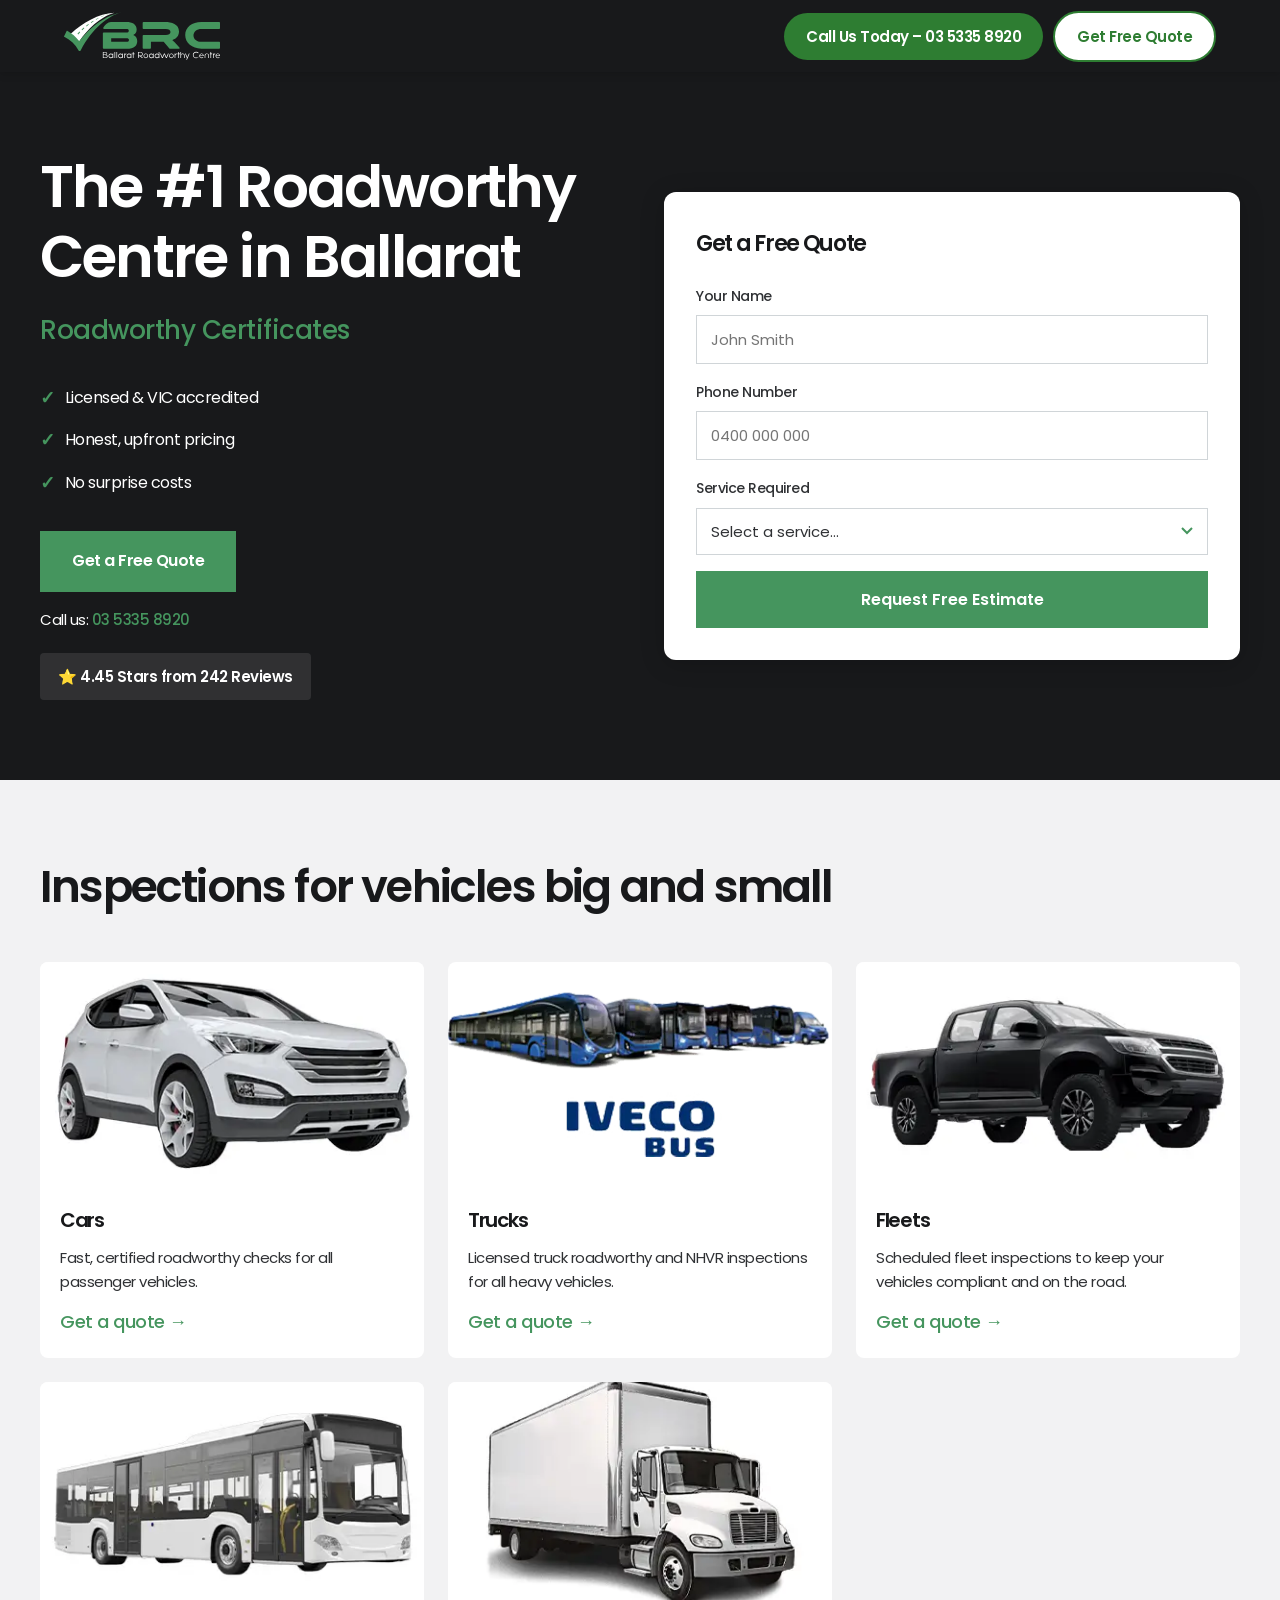
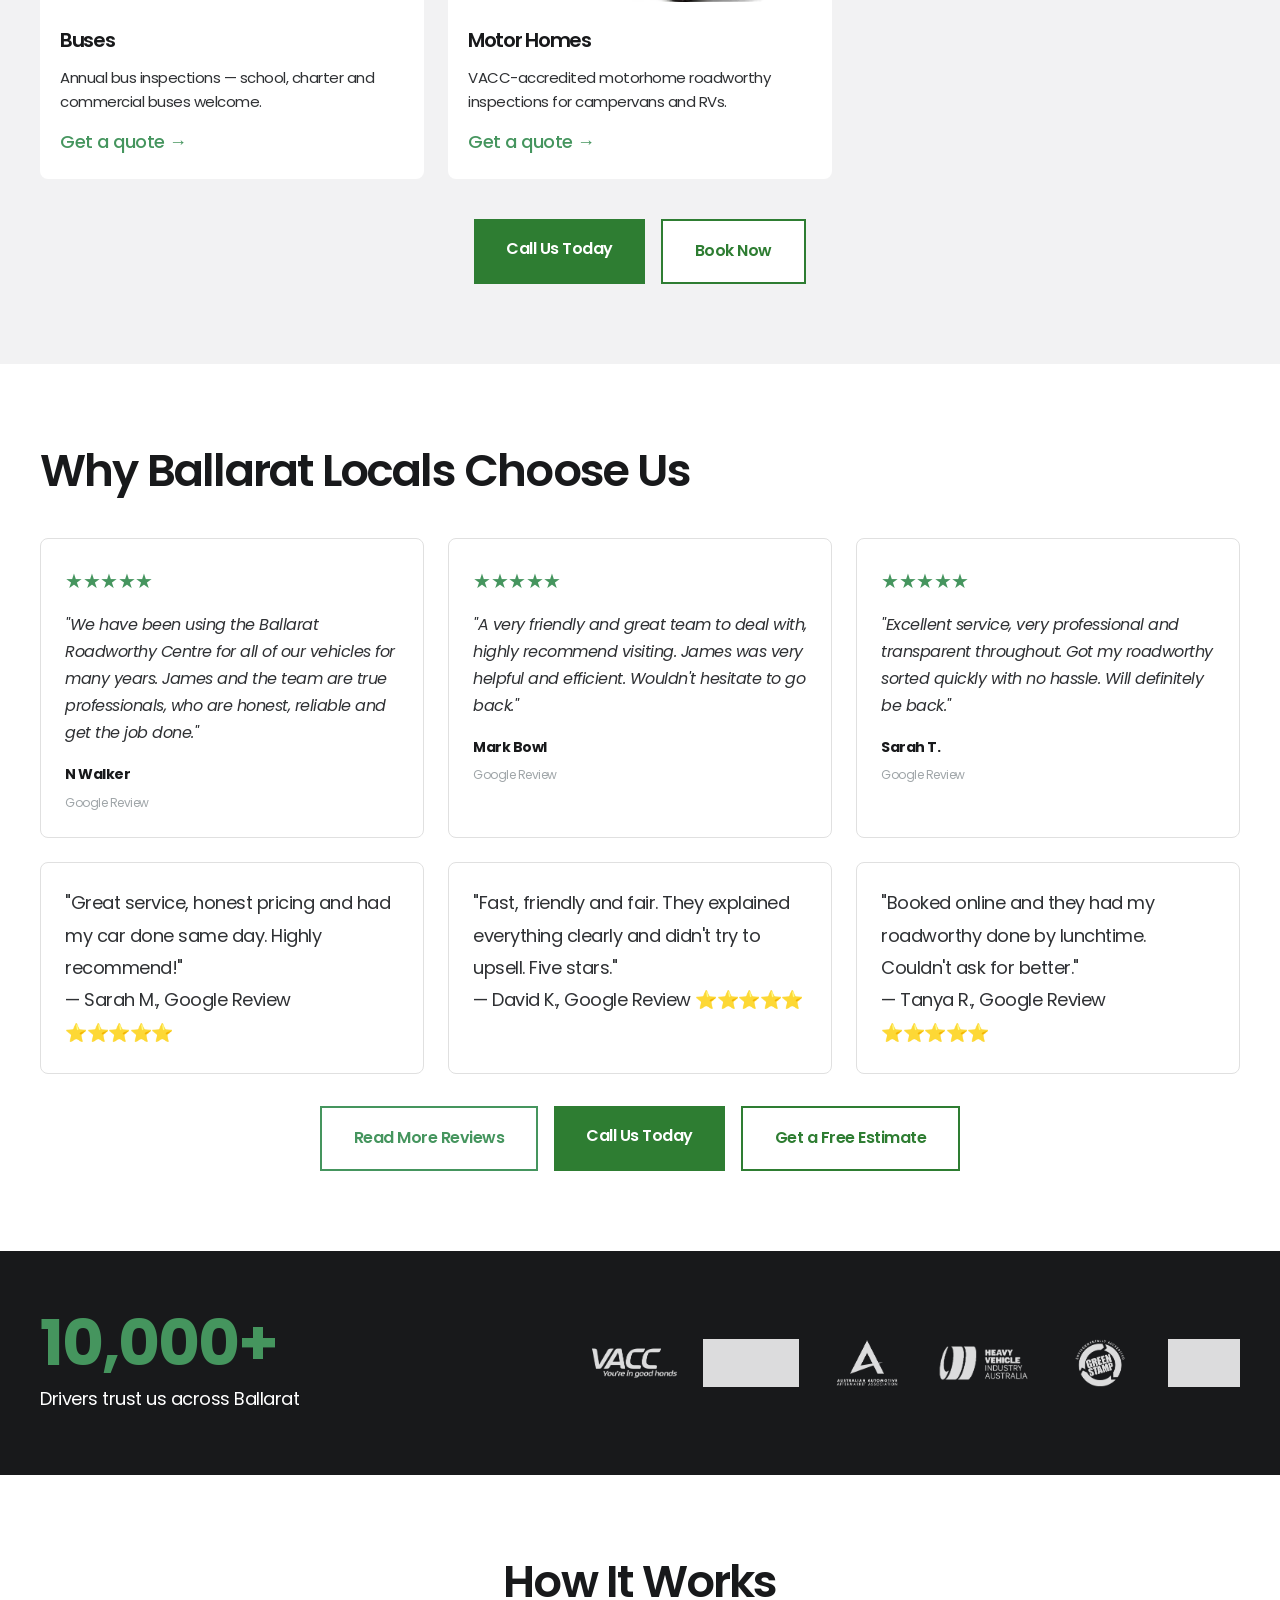
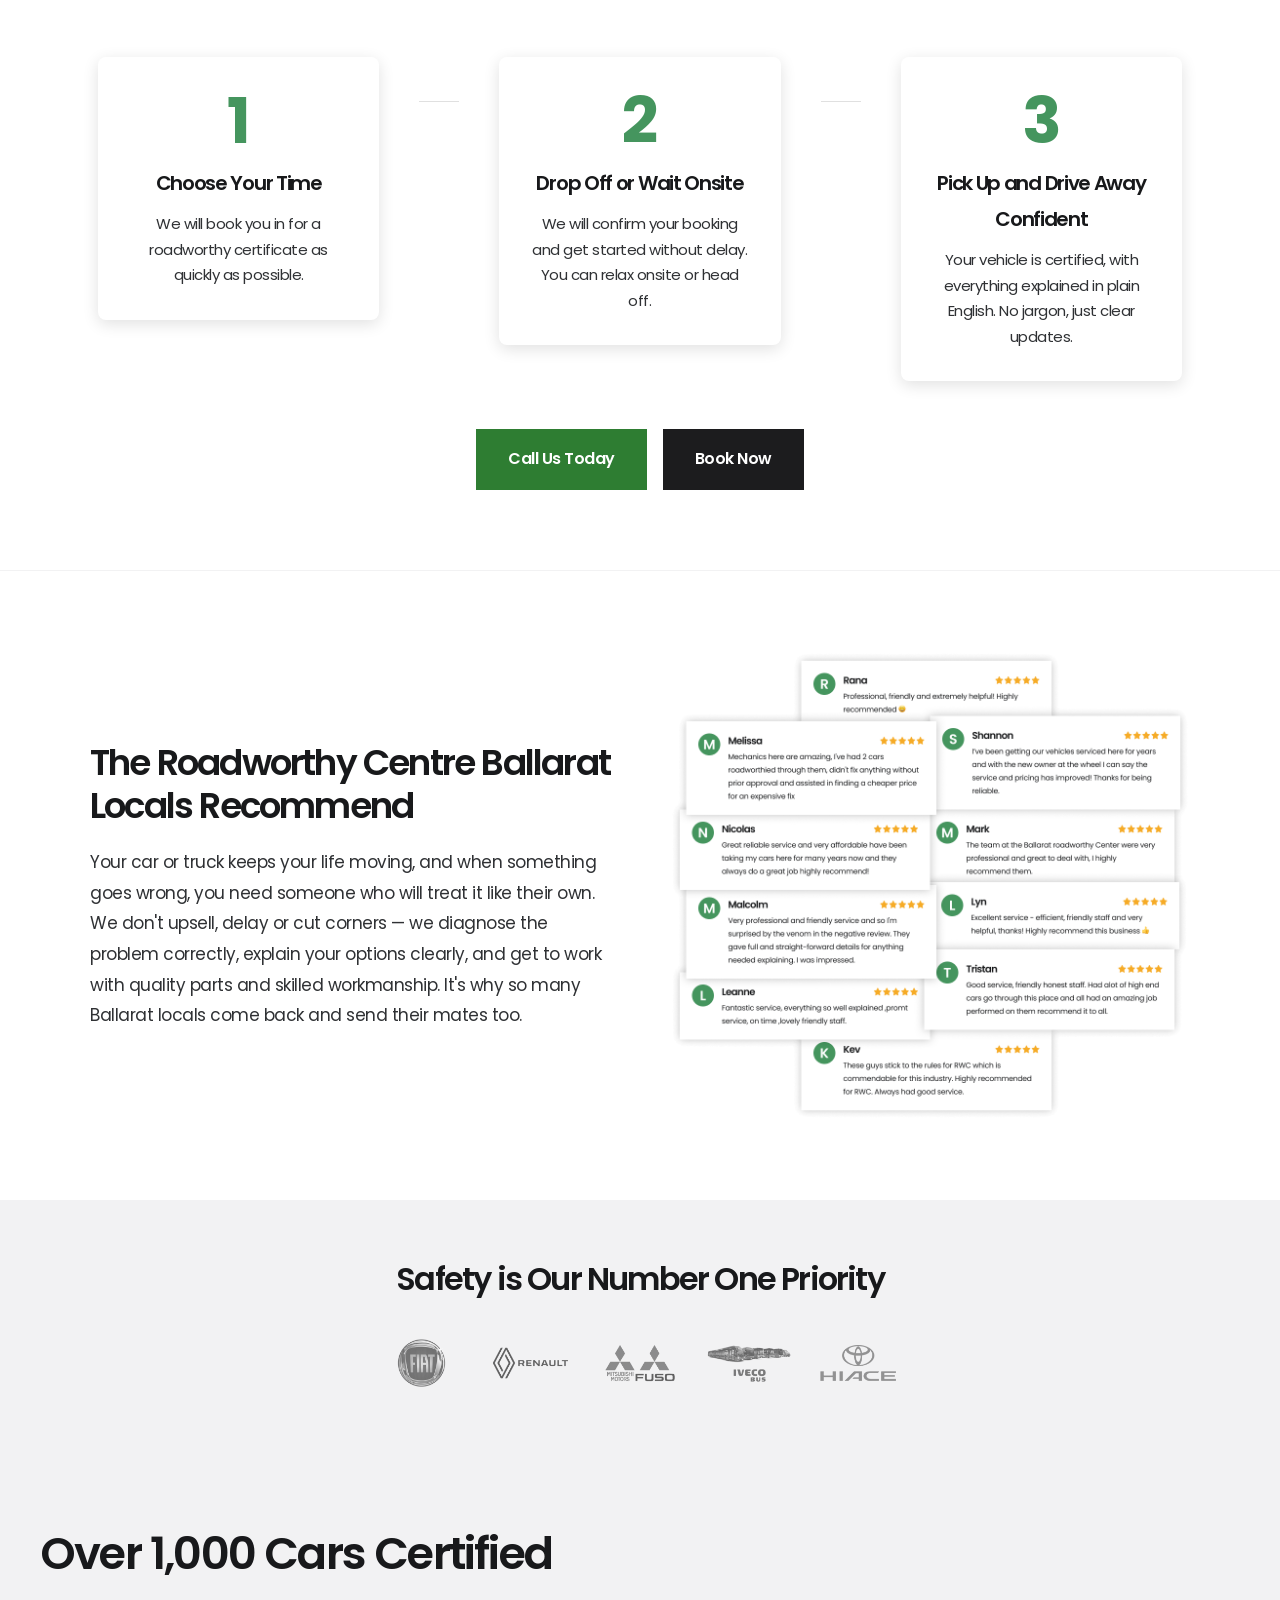
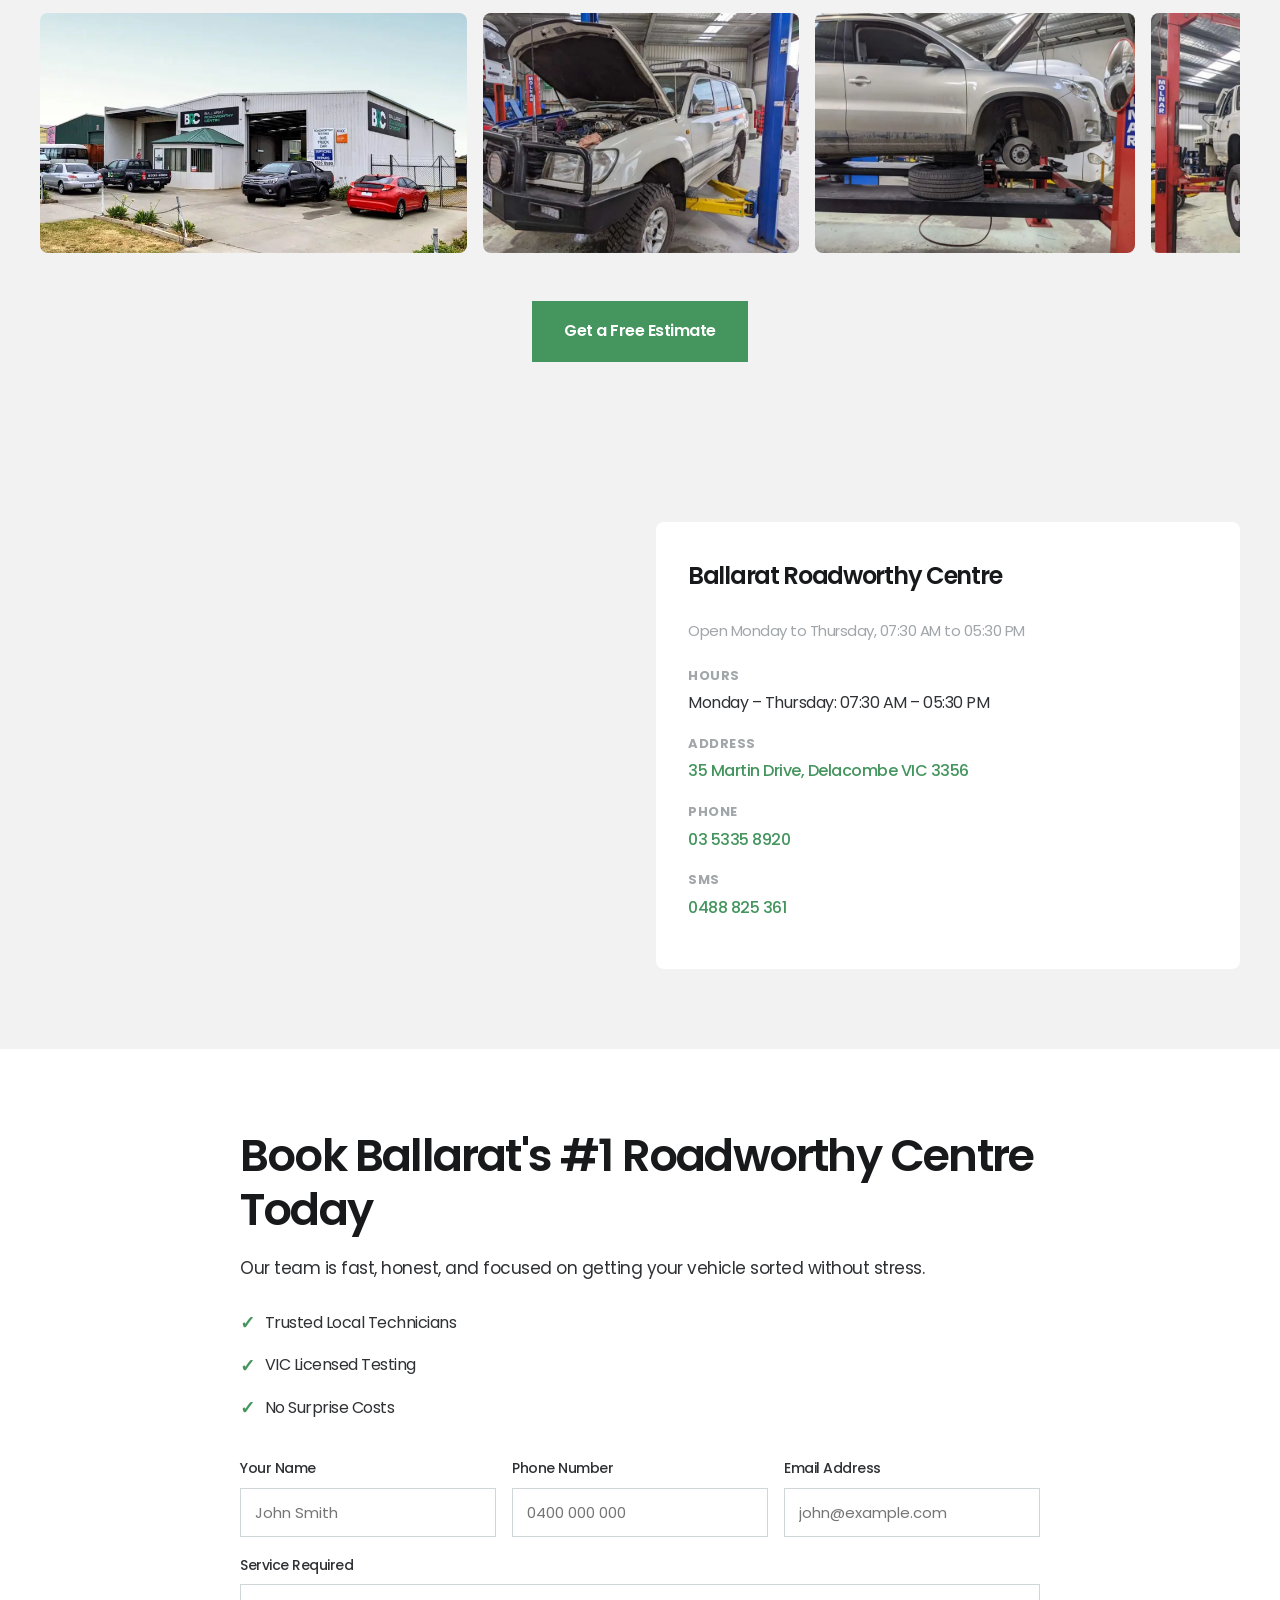
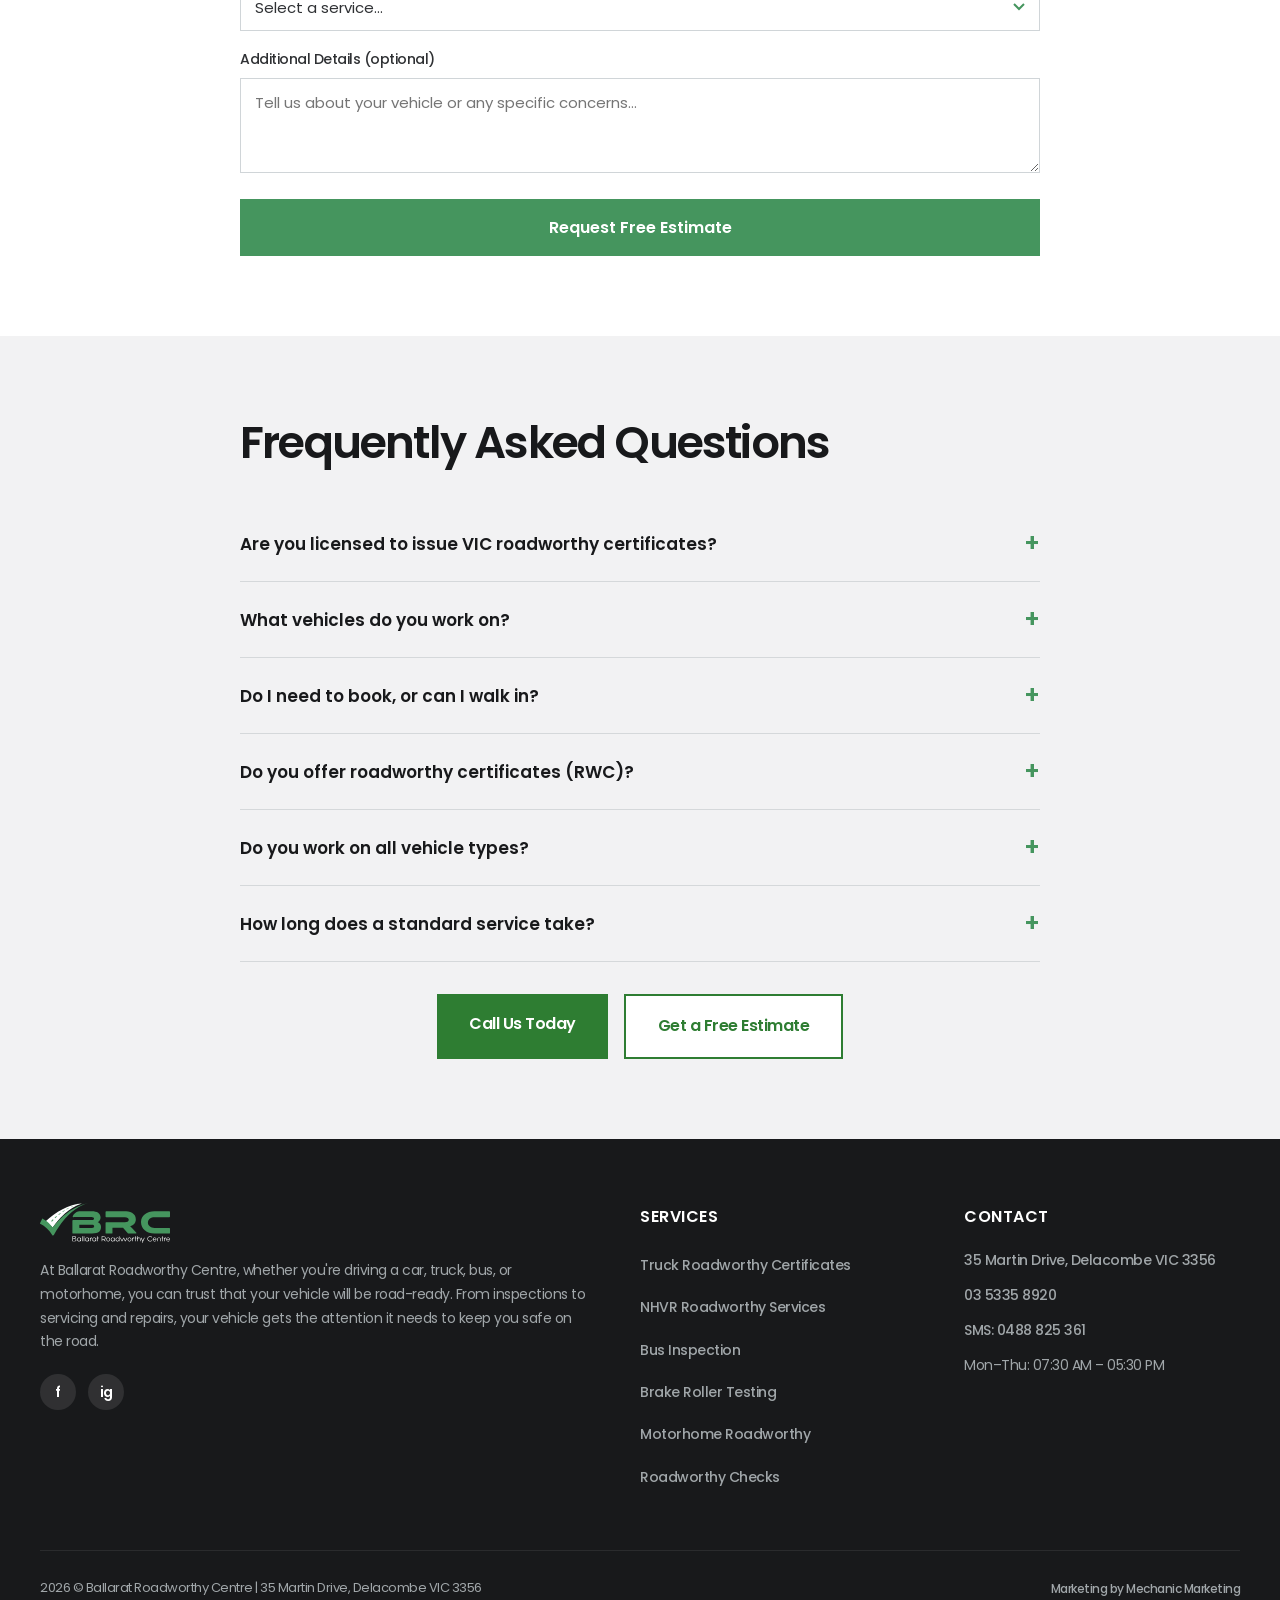
==== commit ad09e97f: "Replace placeholder images with real photos from live WordPress sites Download and self-host service" ====
--- a/index.html
+++ b/index.html
@@ -2,8 +2,8 @@
 <html lang="en">
 <head>
 <link rel="canonical" href="https://teddi-coder.github.io/ballarat-roadworthy-centre/" />
-<link rel="icon" type="image/png" href="/favicon.png">
-  <link rel="apple-touch-icon" href="/favicon.png">
+<link rel="icon" type="image/png" href="favicon.png">
+  <link rel="apple-touch-icon" href="favicon.png">
   <meta charset="UTF-8">
 <meta name="viewport" content="width=device-width, initial-scale=1.0">
 <title>#1 Mechanic Shop Ballarat - Roadworthy, Repairs &amp; Servicing</title>
@@ -226,9 +226,9 @@
 <header>
   <div class="header-inner">
     <!-- Left: logo -->
-    <a href="/" class="header-logo">
+    <a href="./" class="header-logo">
       <!-- TODO: replace with logo file when available -->
-      <img src="/images/white-logo-new.svg" alt="Ballarat Roadworthy Centre" width="180" height="48" onerror="this.style.display='none';this.nextElementSibling.style.display='inline';">
+      <img src="images/white-logo-new.svg" alt="Ballarat Roadworthy Centre" width="180" height="48" onerror="this.style.display='none';this.nextElementSibling.style.display='inline';">
       <span class="logo-text" style="display:none;">BRC AUTOMOTIVE CENTRE</span>
     </a>
     <!-- Right: two CTAs -->
@@ -296,7 +296,7 @@
     </div>
     <div class="services-grid">
       <div class="service-card">
-        <img src="/images/car.webp" alt="Car roadworthy inspection" loading="lazy">
+        <img src="images/car.webp" alt="Car roadworthy inspection" loading="lazy">
         <div class="service-card-body">
           <h3>Cars</h3>
           <p>Fast, certified roadworthy checks for all passenger vehicles.</p>
@@ -304,7 +304,7 @@
         </div>
       </div>
       <div class="service-card">
-        <img src="/images/iveco.webp" alt="Truck roadworthy inspection" loading="lazy">
+        <img src="images/iveco.webp" alt="Truck roadworthy inspection" loading="lazy">
         <div class="service-card-body">
           <h3>Trucks</h3>
           <p>Licensed truck roadworthy and NHVR inspections for all heavy vehicles.</p>
@@ -312,7 +312,7 @@
         </div>
       </div>
       <div class="service-card">
-        <img src="/images/fleet.webp" alt="Fleet roadworthy inspections" loading="lazy">
+        <img src="images/fleet.webp" alt="Fleet roadworthy inspections" loading="lazy">
         <div class="service-card-body">
           <h3>Fleets</h3>
           <p>Scheduled fleet inspections to keep your vehicles compliant and on the road.</p>
@@ -320,7 +320,7 @@
         </div>
       </div>
       <div class="service-card">
-        <img src="/images/bus.webp" alt="Bus inspection Ballarat" loading="lazy">
+        <img src="images/bus.webp" alt="Bus inspection Ballarat" loading="lazy">
         <div class="service-card-body">
           <h3>Buses</h3>
           <p>Annual bus inspections — school, charter and commercial buses welcome.</p>
@@ -328,7 +328,7 @@
         </div>
       </div>
       <div class="service-card">
-        <img src="https://placehold.co/400x220/2e7d32/ffffff?text=Van+Service" alt="Van service Ballarat" loading="lazy">
+        <img src="images/trucks.webp" alt="Van service Ballarat" loading="lazy">
         <div class="service-card-body">
           <h3>Motor Homes</h3>
           <p>VACC-accredited motorhome roadworthy inspections for campervans and RVs.</p>
@@ -399,12 +399,12 @@
       <div class="stat-label">Drivers trust us across Ballarat</div>
     </div>
     <div class="accred-logos">
-      <img src="/images/vacc-new.webp" alt="VACC accredited" loading="lazy">
-      <img src="/images/bea.webp" alt="BEA" loading="lazy">
-      <img src="/images/aaaa.webp" alt="AAAA" loading="lazy">
-      <img src="/images/hvia.webp" alt="HVIA" loading="lazy">
-      <img src="/images/green-stamp.webp" alt="Green Stamp" loading="lazy">
-      <img src="/images/employee.webp" alt="Employee of choice" loading="lazy">
+      <img src="images/vacc-new.webp" alt="VACC accredited" loading="lazy">
+      <img src="images/bea.webp" alt="BEA" loading="lazy">
+      <img src="images/aaaa.webp" alt="AAAA" loading="lazy">
+      <img src="images/hvia.webp" alt="HVIA" loading="lazy">
+      <img src="images/green-stamp.webp" alt="Green Stamp" loading="lazy">
+      <img src="images/employee.webp" alt="Employee of choice" loading="lazy">
     </div>
   </div>
 </section>
@@ -448,7 +448,7 @@
       <p>Your car or truck keeps your life moving, and when something goes wrong, you need someone who will treat it like their own. We don't upsell, delay or cut corners — we diagnose the problem correctly, explain your options clearly, and get to work with quality parts and skilled workmanship. It's why so many Ballarat locals come back and send their mates too.</p>
     </div>
     <div class="about-image">
-      <img src="/images/testimonials.png" alt="Ballarat Roadworthy Centre workshop" loading="lazy" style="border-radius:8px;" onerror="this.src='https://placehold.co/600x400/18191B/ffffff?text=BRC+Workshop';">
+      <img src="images/testimonials.png" alt="Ballarat Roadworthy Centre workshop" loading="lazy" style="border-radius:8px;" onerror="this.src='https://placehold.co/600x400/18191B/ffffff?text=BRC+Workshop';">
     </div>
   </div>
 </section>
@@ -458,11 +458,11 @@
   <div style="max-width:1200px;margin:0 auto;text-align:center;">
     <h2 style="margin-bottom:40px;font-size:32px;">Safety is Our Number One Priority</h2>
     <div style="display:flex;flex-wrap:wrap;gap:24px;justify-content:center;align-items:center;">
-      <img src="/images/fiat.webp" alt="Fiat" loading="lazy" style="height:48px;width:auto;object-fit:contain;filter:grayscale(1);opacity:0.6;" onerror="this.src='https://placehold.co/120x48/cccccc/666666?text=Fiat';">
-      <img src="/images/renault.webp" alt="Renault" loading="lazy" style="height:48px;width:auto;object-fit:contain;filter:grayscale(1);opacity:0.6;" onerror="this.src='https://placehold.co/120x48/cccccc/666666?text=Renault';">
-      <img src="/images/mitsubishi.webp" alt="Mitsubishi" loading="lazy" style="height:48px;width:auto;object-fit:contain;filter:grayscale(1);opacity:0.6;" onerror="this.src='https://placehold.co/120x48/cccccc/666666?text=Mitsubishi';">
-      <img src="/images/iveco.webp" alt="Iveco" loading="lazy" style="height:48px;width:auto;object-fit:contain;filter:grayscale(1);opacity:0.6;" onerror="this.src='https://placehold.co/120x48/cccccc/666666?text=Iveco';">
-      <img src="/images/hiace.webp" alt="HiAce" loading="lazy" style="height:48px;width:auto;object-fit:contain;filter:grayscale(1);opacity:0.6;" onerror="this.src='https://placehold.co/120x48/cccccc/666666?text=HiAce';">
+      <img src="images/fiat.webp" alt="Fiat" loading="lazy" style="height:48px;width:auto;object-fit:contain;filter:grayscale(1);opacity:0.6;" onerror="this.src='https://placehold.co/120x48/cccccc/666666?text=Fiat';">
+      <img src="images/renault.webp" alt="Renault" loading="lazy" style="height:48px;width:auto;object-fit:contain;filter:grayscale(1);opacity:0.6;" onerror="this.src='https://placehold.co/120x48/cccccc/666666?text=Renault';">
+      <img src="images/mitsubishi.webp" alt="Mitsubishi" loading="lazy" style="height:48px;width:auto;object-fit:contain;filter:grayscale(1);opacity:0.6;" onerror="this.src='https://placehold.co/120x48/cccccc/666666?text=Mitsubishi';">
+      <img src="images/iveco.webp" alt="Iveco" loading="lazy" style="height:48px;width:auto;object-fit:contain;filter:grayscale(1);opacity:0.6;" onerror="this.src='https://placehold.co/120x48/cccccc/666666?text=Iveco';">
+      <img src="images/hiace.webp" alt="HiAce" loading="lazy" style="height:48px;width:auto;object-fit:contain;filter:grayscale(1);opacity:0.6;" onerror="this.src='https://placehold.co/120x48/cccccc/666666?text=HiAce';">
     </div>
   </div>
 </section>
@@ -472,11 +472,11 @@
   <div class="gallery-inner">
     <h2>Over 1,000 Cars Certified</h2>
     <div class="gallery-strip">
-      <img src="/images/image-290.webp" alt="Ballarat Roadworthy Centre" loading="lazy" onerror="this.src='https://placehold.co/300x240/18191B/ffffff?text=BRC';">
-      <img src="/images/image-291.webp" alt="Ballarat Roadworthy Centre" loading="lazy" onerror="this.src='https://placehold.co/300x240/18191B/ffffff?text=BRC';">
-      <img src="/images/image-292.webp" alt="Ballarat Roadworthy Centre" loading="lazy" onerror="this.src='https://placehold.co/300x240/18191B/ffffff?text=BRC';">
-      <img src="/images/image-293.webp" alt="Ballarat Roadworthy Centre" loading="lazy" onerror="this.src='https://placehold.co/300x240/18191B/ffffff?text=BRC';">
-      <img src="/images/image-294.webp" alt="Ballarat Roadworthy Centre" loading="lazy" onerror="this.src='https://placehold.co/300x240/18191B/ffffff?text=BRC';">
+      <img src="images/image-290.webp" alt="Ballarat Roadworthy Centre" loading="lazy" onerror="this.src='https://placehold.co/300x240/18191B/ffffff?text=BRC';">
+      <img src="images/image-291.webp" alt="Ballarat Roadworthy Centre" loading="lazy" onerror="this.src='https://placehold.co/300x240/18191B/ffffff?text=BRC';">
+      <img src="images/image-292.webp" alt="Ballarat Roadworthy Centre" loading="lazy" onerror="this.src='https://placehold.co/300x240/18191B/ffffff?text=BRC';">
+      <img src="images/image-293.webp" alt="Ballarat Roadworthy Centre" loading="lazy" onerror="this.src='https://placehold.co/300x240/18191B/ffffff?text=BRC';">
+      <img src="images/image-294.webp" alt="Ballarat Roadworthy Centre" loading="lazy" onerror="this.src='https://placehold.co/300x240/18191B/ffffff?text=BRC';">
     </div>
     <div style="text-align:center;">
       <a href="#form" class="btn">Get a Free Estimate</a>
@@ -589,7 +589,7 @@
     <div class="footer-col">
       <div class="footer-logo">
         <!-- TODO: replace with logo file when available -->
-        <img src="/images/white-logo-new.svg" alt="Ballarat Roadworthy Centre" height="40" onerror="this.style.display='none';this.nextElementSibling.style.display='inline';">
+        <img src="images/white-logo-new.svg" alt="Ballarat Roadworthy Centre" height="40" onerror="this.style.display='none';this.nextElementSibling.style.display='inline';">
         <span class="logo-text-footer" style="display:none;">BRC AUTOMOTIVE CENTRE</span>
       </div>
       <p class="footer-blurb">At Ballarat Roadworthy Centre, whether you're driving a car, truck, bus, or motorhome, you can trust that your vehicle will be road-ready. From inspections to servicing and repairs, your vehicle gets the attention it needs to keep you safe on the road.</p>
@@ -601,12 +601,12 @@
     <div class="footer-col">
       <h4>Services</h4>
       <ul class="footer-links">
-        <li><a href="/truck-roadworthy-inspection/">Truck Roadworthy Certificates</a></li>
-        <li><a href="/nhvr-inspections/">NHVR Roadworthy Services</a></li>
-        <li><a href="/bus-inspection/">Bus Inspection</a></li>
-        <li><a href="/brake-roller-testing/">Brake Roller Testing</a></li>
-        <li><a href="/motorhome-roadworthy/">Motorhome Roadworthy</a></li>
-        <li><a href="/ballarat-roadworthy-checks-inspections/">Roadworthy Checks</a></li>
+        <li><a href="truck-roadworthy-inspection/">Truck Roadworthy Certificates</a></li>
+        <li><a href="nhvr-inspections/">NHVR Roadworthy Services</a></li>
+        <li><a href="bus-inspection/">Bus Inspection</a></li>
+        <li><a href="brake-roller-testing/">Brake Roller Testing</a></li>
+        <li><a href="motorhome-roadworthy/">Motorhome Roadworthy</a></li>
+        <li><a href="ballarat-roadworthy-checks-inspections/">Roadworthy Checks</a></li>
       </ul>
     </div>
     <div class="footer-col">
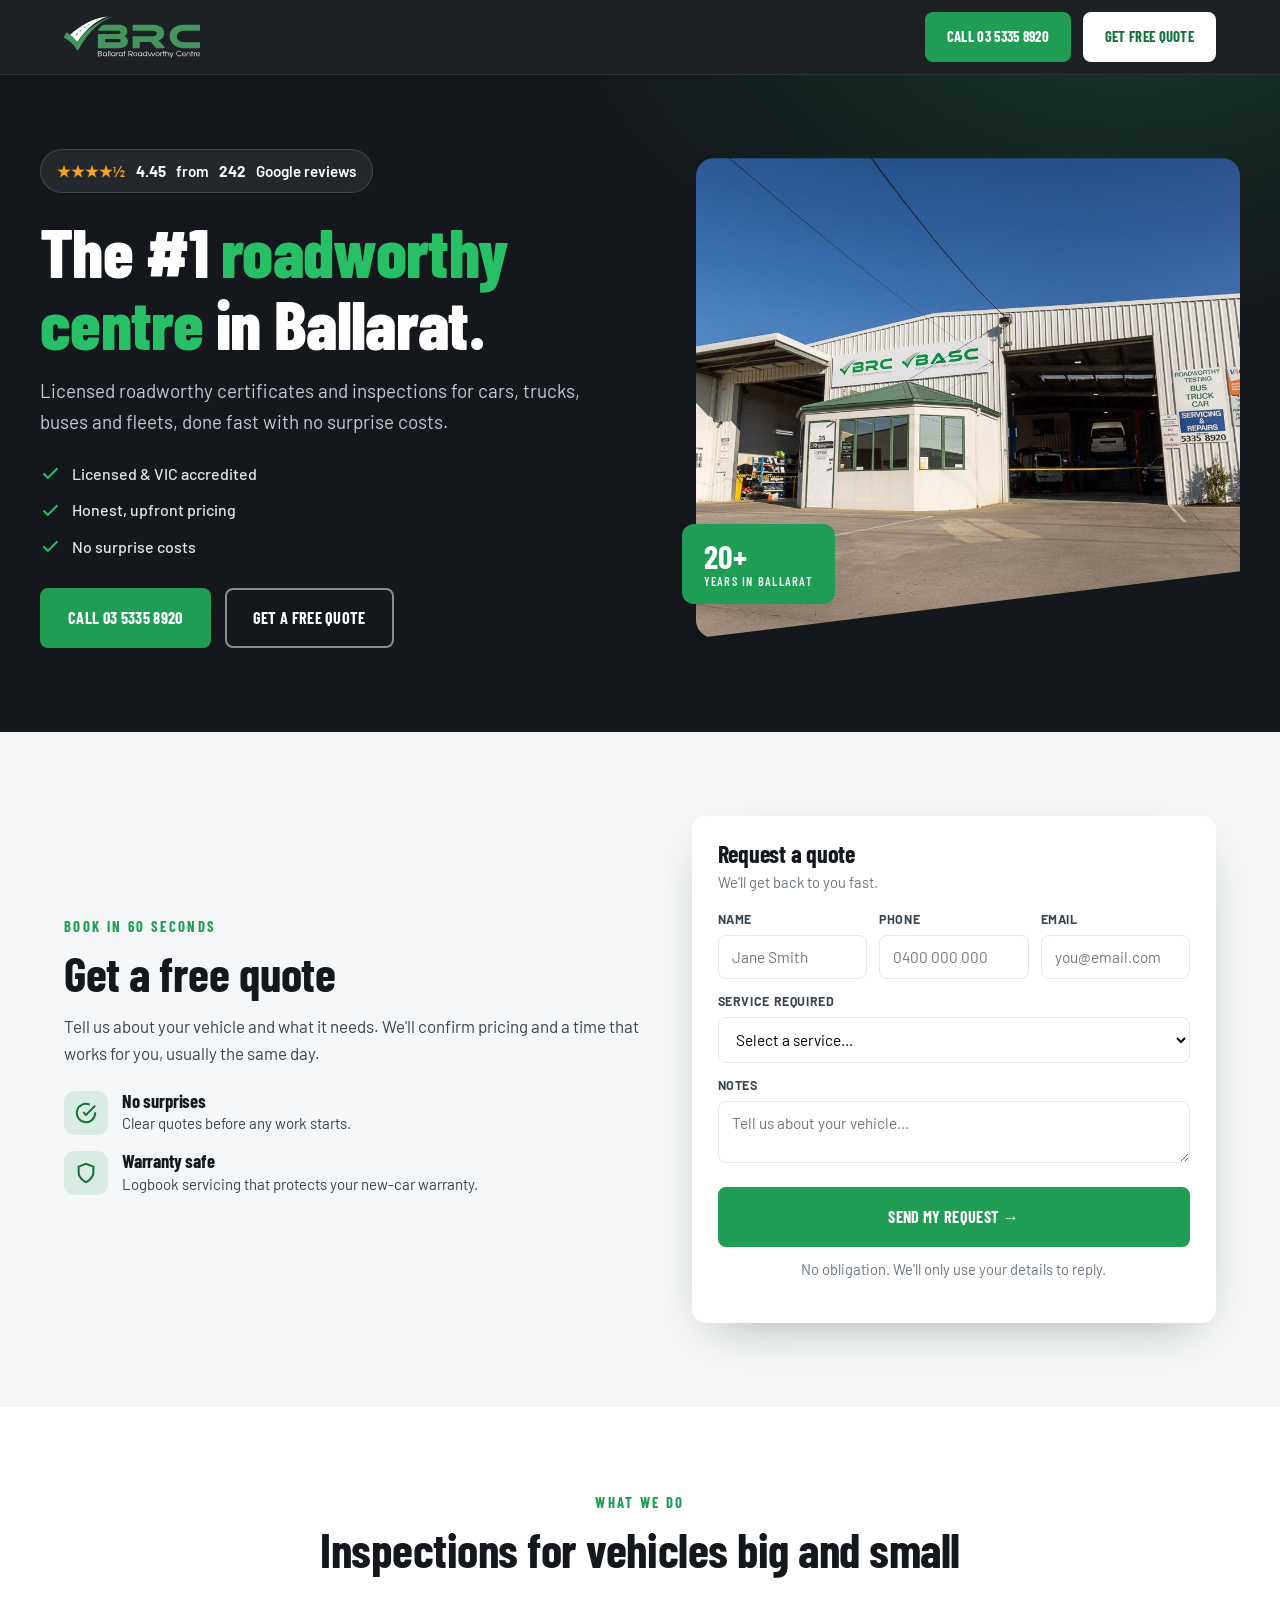
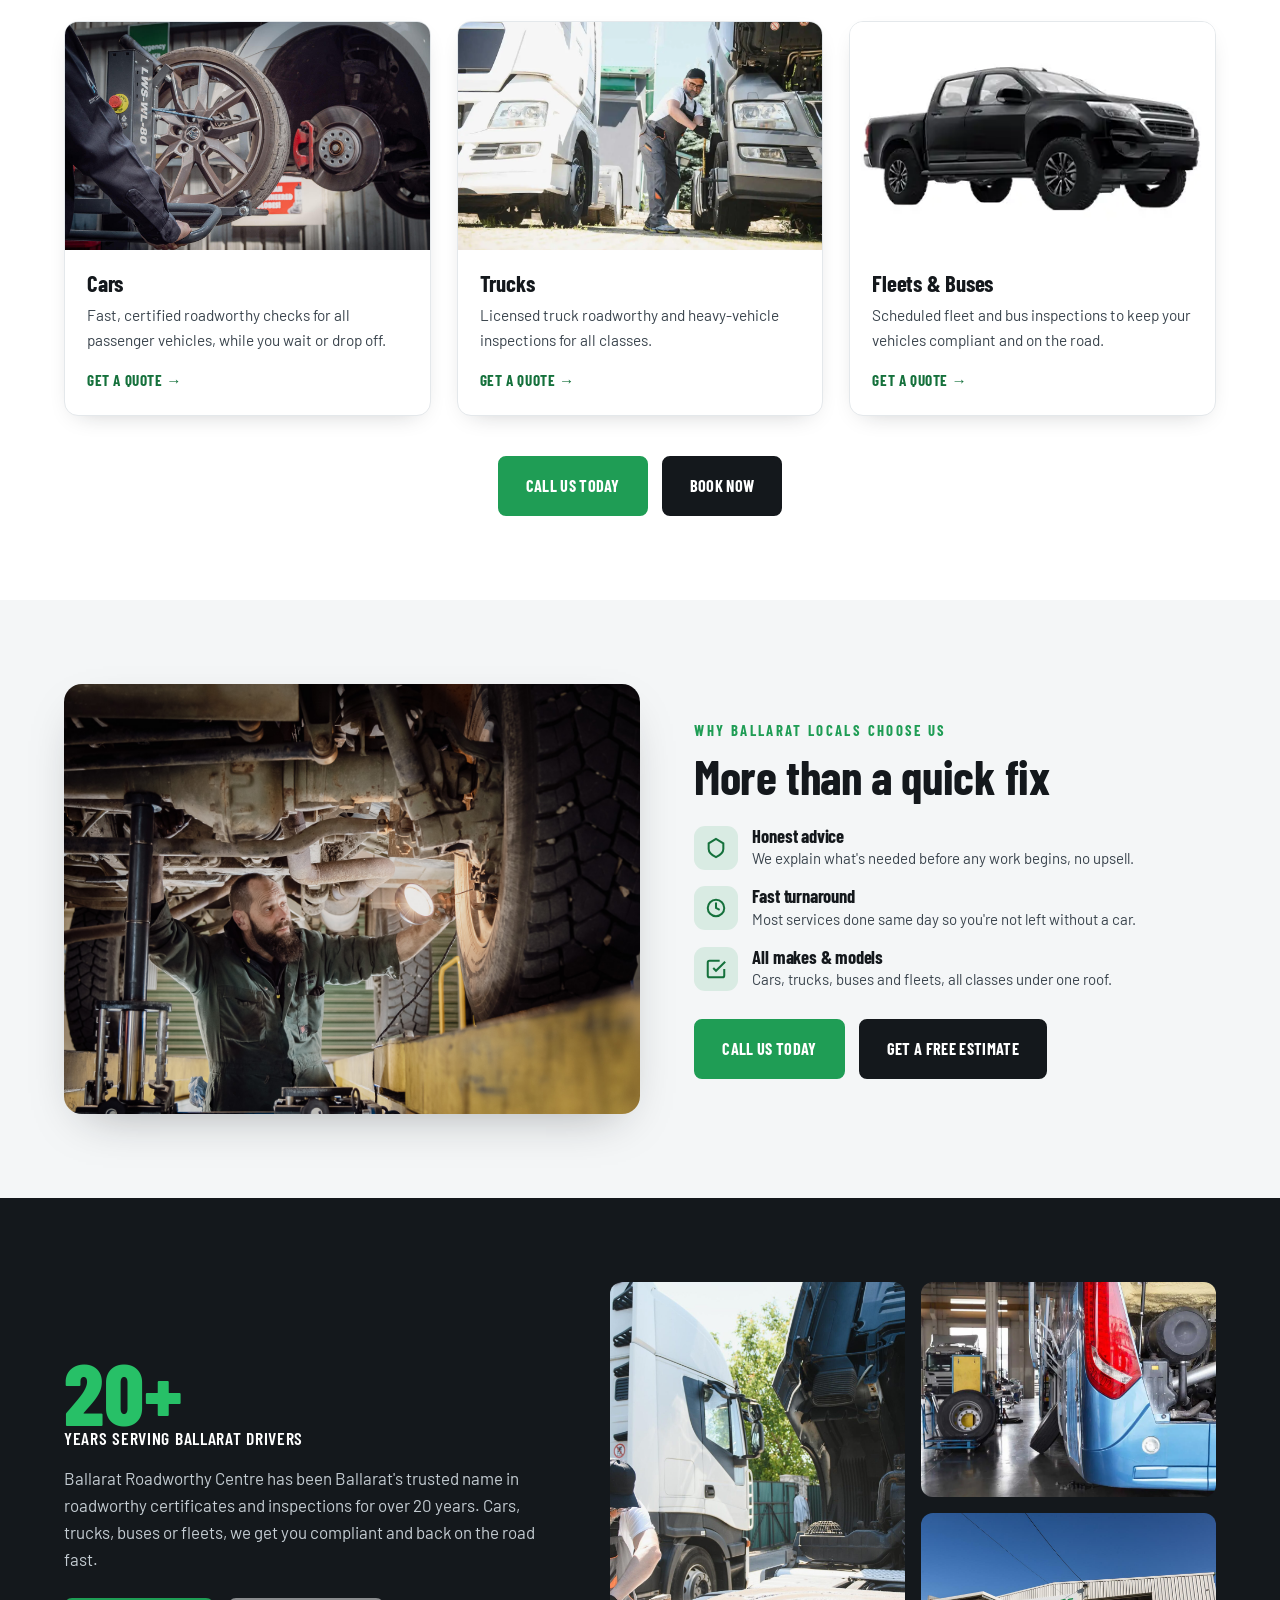
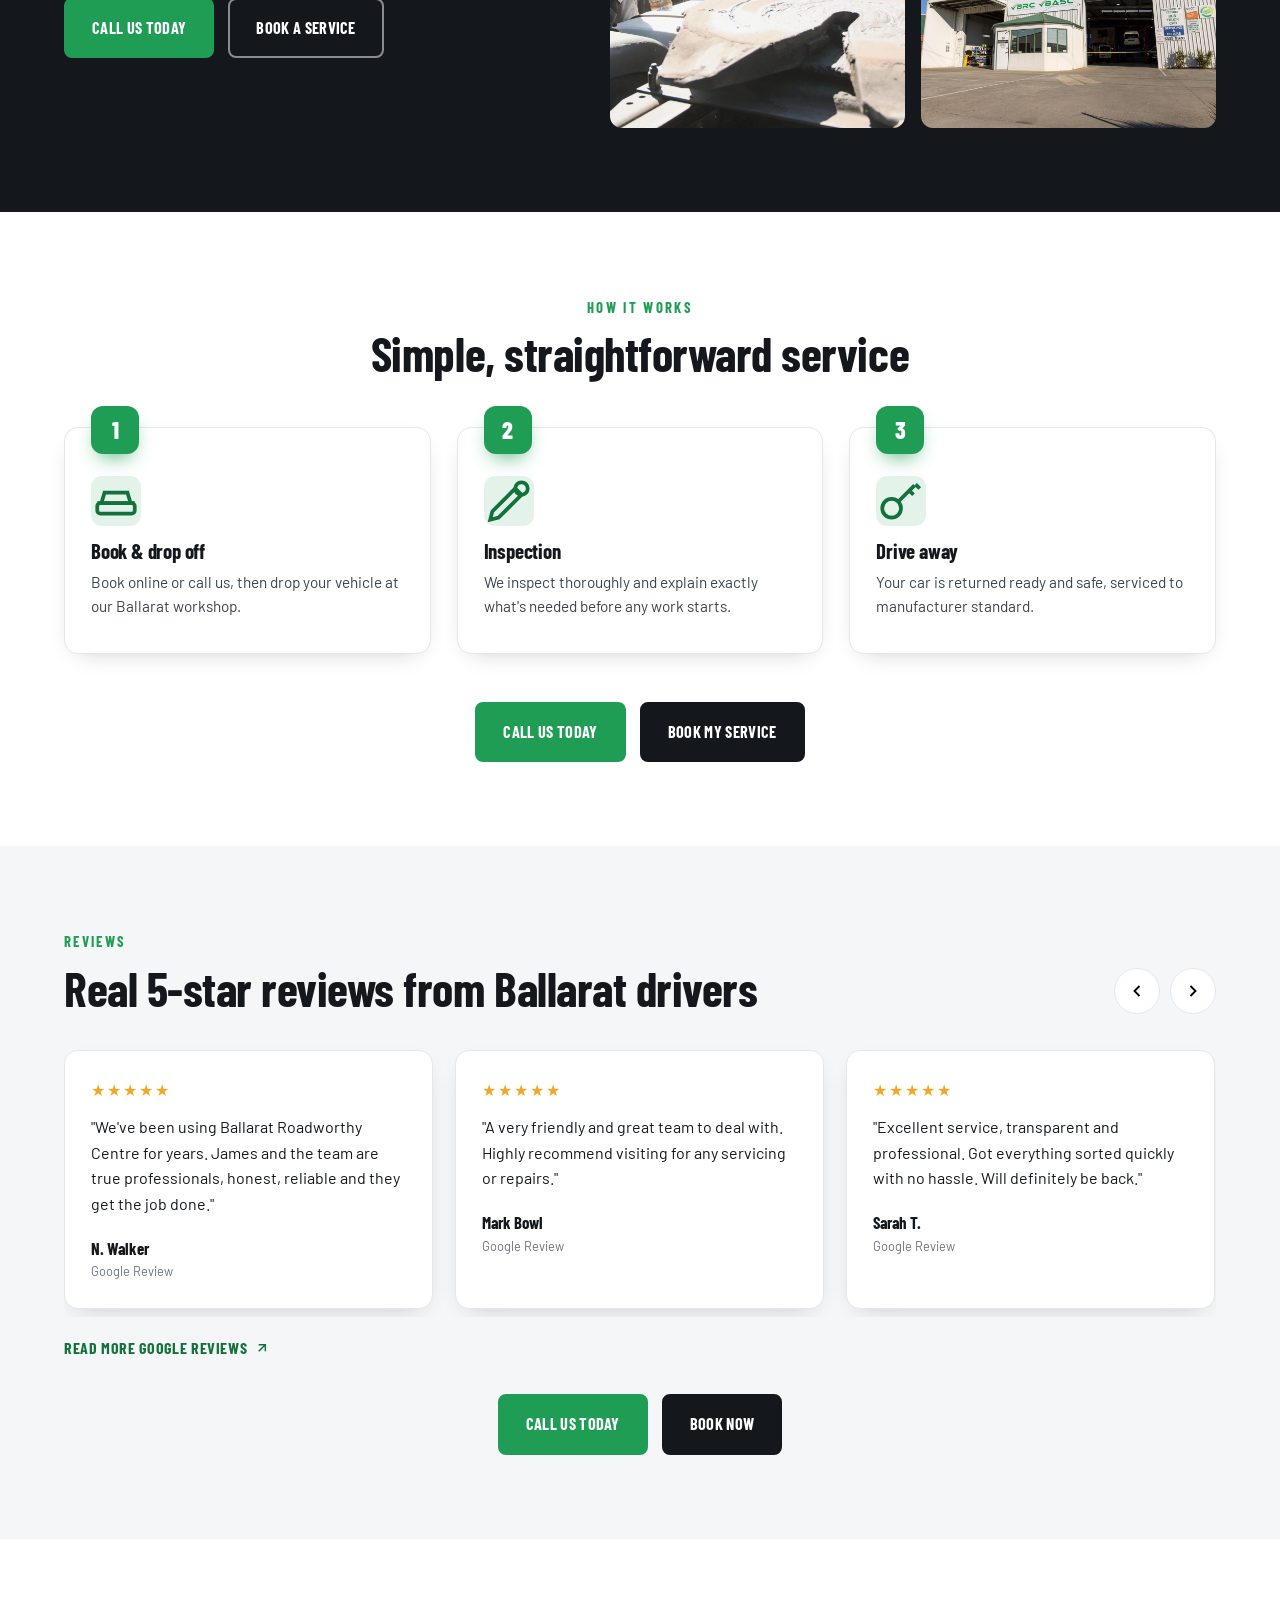
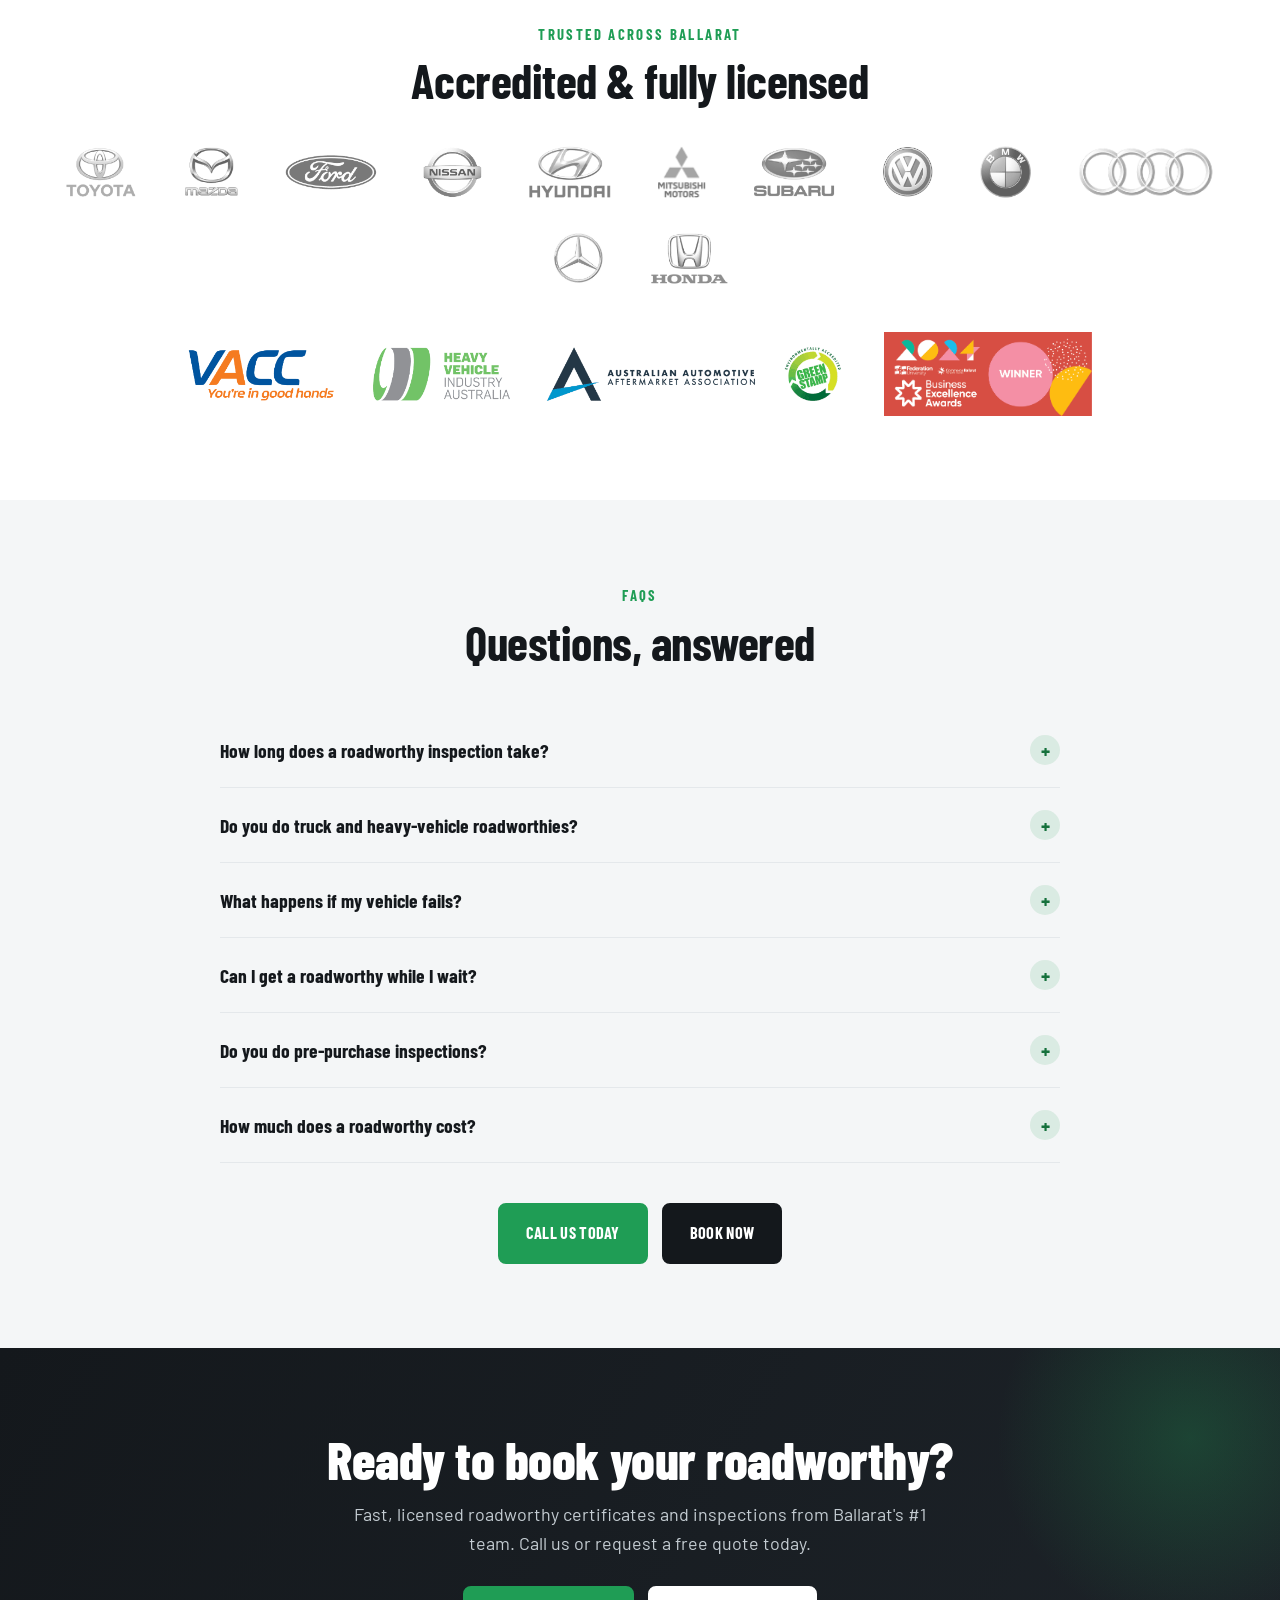
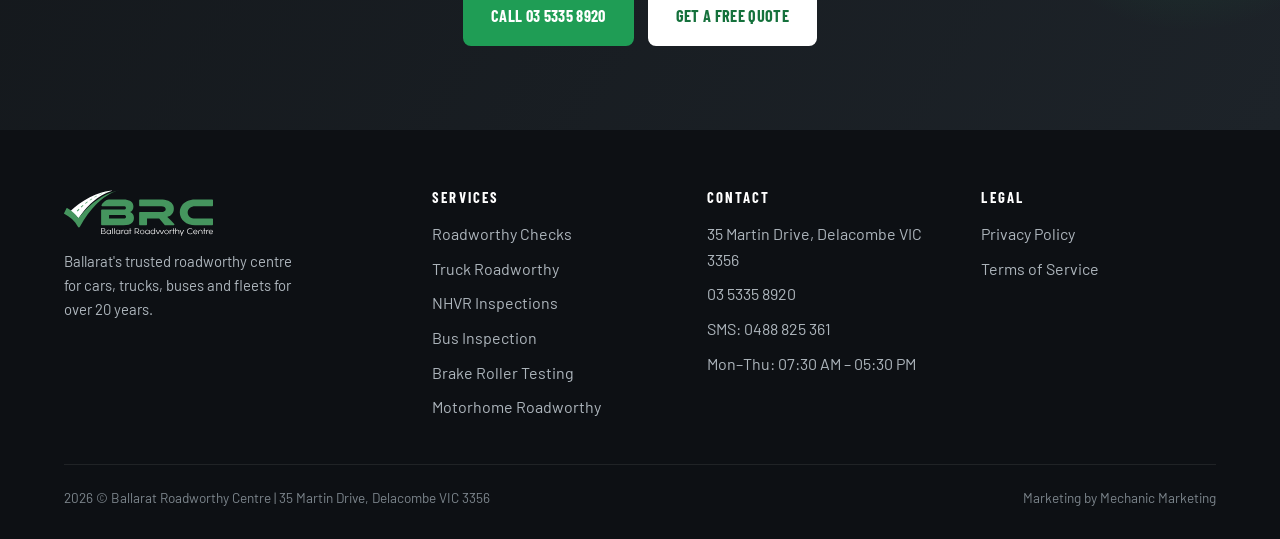
==== commit 7c07645a: "Rebuild all pages to Barlow/styles.css design system - Extract shared CSS from reference homepage in" ====
--- a/index.html
+++ b/index.html
@@ -1,671 +1,324 @@
 <!DOCTYPE html>
-<html lang="en">
+<html lang="en-AU">
 <head>
-<link rel="canonical" href="https://teddi-coder.github.io/ballarat-roadworthy-centre/" />
+<meta charset="UTF-8">
+<meta name="viewport" content="width=device-width, initial-scale=1.0">
+<link rel="canonical" href="https://teddi-coder.github.io/ballarat-roadworthy-centre/">
+<title>Ballarat Roadworthy Centre | #1 Roadworthy &amp; Vehicle Inspections</title>
+<meta name="description" content="Ballarat's #1 roadworthy centre. Licensed roadworthy certificates and inspections for cars, trucks, buses and fleets. Get a free quote today.">
 <link rel="icon" type="image/png" href="favicon.png">
-  <link rel="apple-touch-icon" href="favicon.png">
-  <meta charset="UTF-8">
-<meta name="viewport" content="width=device-width, initial-scale=1.0">
-<title>#1 Mechanic Shop Ballarat - Roadworthy, Repairs &amp; Servicing</title>
-<meta name="description" content="Mechanic shop Ballarat for roadworthy certificates, servicing and repairs. VIC licensed, trusted by locals and ready to help.">
+<link rel="apple-touch-icon" href="favicon.png">
 <link rel="preconnect" href="https://fonts.googleapis.com">
 <link rel="preconnect" href="https://fonts.gstatic.com" crossorigin>
-<link href="https://fonts.googleapis.com/css2?family=Poppins:wght@400;500;600;700&display=swap" rel="stylesheet">
-<!-- Google Tag Manager -->
+<link href="https://fonts.googleapis.com/css2?family=Barlow+Condensed:wght@500;600;700;800&family=Barlow:wght@400;500;600;700&display=swap" rel="stylesheet">
+<link rel="stylesheet" href="styles.css">
 <script>(function(w,d,s,l,i){w[l]=w[l]||[];w[l].push({'gtm.start':new Date().getTime(),event:'gtm.js'});var f=d.getElementsByTagName(s)[0],j=d.createElement(s),dl=l!='dataLayer'?'&l='+l:'';j.async=true;j.src='https://www.googletagmanager.com/gtm.js?id='+i+dl;f.parentNode.insertBefore(j,f);})(window,document,'script','dataLayer','GTM-M9MFCFM');</script>
-<style>
-:root {
-  --brc-green: #45955E;
-  --brc-green-hover: #18191B;
-  --brc-dark: #18191B;
-  --brc-body: #2F3134;
-  --brc-muted: #A0A6A9;
-  --brc-light: #F2F2F3;
-  --brc-white: #FFFFFF;
-  --font-main: 'Poppins', sans-serif;
-}
-*, *::before, *::after { box-sizing: border-box; margin: 0; padding: 0; }
-html { scroll-behavior: smooth; }
-body { font-family: var(--font-main); color: var(--brc-body); font-size: 18px; line-height: 1.8; letter-spacing: -0.5px; }
-img { max-width: 100%; display: block; }
-a { color: var(--brc-green); font-weight: 500; text-decoration: none; }
-a:hover { text-decoration: underline; }
-h1 { font-size: 58px; font-weight: 600; line-height: 1.2; letter-spacing: -1.8px; color: var(--brc-white); }
-h2 { font-size: 45px; font-weight: 600; line-height: 1.2; letter-spacing: -1.8px; color: var(--brc-dark); }
-h3 { font-size: 24px; font-weight: 600; letter-spacing: -1.3px; color: var(--brc-dark); }
-.btn { display: inline-block; background: var(--brc-green); color: var(--brc-white); font-family: var(--font-main); font-weight: 600; font-size: 16px; padding: 16px 32px; border: none; border-radius: 0; cursor: pointer; text-decoration: none; transition: background 0.2s; }
-.btn:hover { background: var(--brc-green-hover); text-decoration: none; color: var(--brc-white); }
-.btn-full { width: 100%; text-align: center; display: block; }
-.btn-pill { border-radius: 999px; padding: 10px 22px; font-size: 15px; }
-/* CTA utility classes */
-.btn-call { background: #2e7d32; color: #fff; }
-.btn-call:hover { background: var(--brc-green-hover); color: #fff; }
-.btn-quote { background: #fff; color: #2e7d32; border: 2px solid #2e7d32; }
-.btn-quote:hover { background: #2e7d32; color: #fff; }
-.btn-dark { background: #1c1c1e; color: #fff; }
-.btn-dark:hover { background: #000; color: #fff; }
-.btn-secondary { background: transparent; color: var(--brc-green); border: 2px solid var(--brc-green); }
-.btn-secondary:hover { background: var(--brc-green); color: #fff; }
-.section-ctas { display: flex; gap: 16px; flex-wrap: wrap; justify-content: center; margin-top: 32px; }
-
-/* HEADER */
-/* header background: test #ffffff vs var(--color-brand-green) */
-header { position: sticky; top: 0; z-index: 100; background: var(--brc-dark); box-shadow: 0 2px 8px rgba(0,0,0,0.15); }
-.header-inner { max-width: 1200px; margin: 0 auto; padding: 0 24px; height: 72px; display: flex; align-items: center; justify-content: space-between; gap: 16px; }
-.header-logo { display: flex; align-items: center; flex-shrink: 0; }
-.header-logo img { height: 48px; width: auto; }
-.logo-text { color: var(--brc-white); font-weight: 700; font-size: 17px; letter-spacing: -0.5px; }
-.header-nav { display: flex; align-items: center; gap: 24px; flex: 1; justify-content: center; }
-.header-nav a { color: var(--brc-white); font-size: 14px; font-weight: 500; text-decoration: none; white-space: nowrap; }
-.header-nav a:hover { color: var(--brc-green); text-decoration: none; }
-.header-ctas { display: flex; align-items: center; gap: 10px; flex-shrink: 0; }
-
-/* HERO */
-.hero { background: var(--brc-dark); padding: 80px 24px; }
-.hero-inner { max-width: 1200px; margin: 0 auto; display: grid; grid-template-columns: 1fr 1fr; gap: 48px; align-items: center; }
-.hero-left h1 { margin-bottom: 16px; }
-.hero-left .hero-h2 { color: var(--brc-green); font-size: 26px; font-weight: 500; font-family: var(--font-main); margin-bottom: 28px; letter-spacing: -0.5px; }
-.trust-list { list-style: none; margin-bottom: 32px; }
-.trust-list li { color: var(--brc-white); font-size: 16px; margin-bottom: 10px; display: flex; align-items: center; gap: 10px; }
-.trust-list li::before { content: '\2713'; color: var(--brc-green); font-weight: 700; font-size: 18px; flex-shrink: 0; }
-.hero-ctas { display: flex; flex-direction: column; gap: 14px; align-items: flex-start; }
-.hero-secondary { color: var(--brc-white); font-size: 15px; }
-.hero-secondary a { color: var(--brc-green); }
-.trust-badge { display: inline-block; background: rgba(255,255,255,0.1); color: var(--brc-white); font-size: 15px; font-weight: 600; padding: 10px 18px; border-radius: 4px; margin-top: 20px; }
-
-/* FORM CARD */
-.form-card { background: #ffffff; border-radius: 12px; padding: 32px; box-shadow: 0 4px 24px rgba(0,0,0,0.18); }
-.form-card h3 { color: var(--brc-dark); margin-bottom: 20px; font-size: 22px; }
-.form-group { margin-bottom: 16px; }
-.form-group label { display: block; font-size: 14px; font-weight: 500; color: var(--brc-body); margin-bottom: 6px; }
-.form-group input, .form-group select, .form-group textarea { width: 100%; padding: 12px 14px; font-family: var(--font-main); font-size: 15px; border: 1px solid #D0D5D8; border-radius: 0; color: var(--brc-body); background: #fff; -webkit-appearance: none; appearance: none; }
-.form-group select { background-image: url("data:image/svg+xml,%3Csvg xmlns='http://www.w3.org/2000/svg' width='12' height='8' viewBox='0 0 12 8'%3E%3Cpath d='M1 1l5 5 5-5' stroke='%2345955E' stroke-width='2' fill='none'/%3E%3C/svg%3E"); background-repeat: no-repeat; background-position: right 14px center; padding-right: 36px; }
-.form-group input:focus, .form-group select:focus, .form-group textarea:focus { outline: 2px solid var(--brc-green); }
-.form-row-top { display: grid; grid-template-columns: 1fr 1fr 1fr; gap: 1rem; }
-
-/* SERVICES */
-.services { background: var(--brc-light); padding: 80px 24px; }
-.services-inner { max-width: 1200px; margin: 0 auto; }
-.section-header { margin-bottom: 48px; }
-.services-grid { display: grid; grid-template-columns: repeat(3, 1fr); gap: 24px; margin-bottom: 40px; }
-.service-card { background: var(--brc-white); border-radius: 8px; overflow: hidden; }
-.service-card img { width: 100%; height: 220px; object-fit: cover; }
-.service-card-body { padding: 20px; }
-.service-card-body h3 { margin-bottom: 8px; font-size: 20px; }
-.service-card-body p { font-size: 15px; color: var(--brc-body); margin-bottom: 12px; line-height: 1.6; }
-
-/* REVIEWS */
-.reviews { background: var(--brc-white); padding: 80px 24px; }
-.reviews-inner { max-width: 1200px; margin: 0 auto; }
-.reviews-grid { display: grid; grid-template-columns: repeat(3, 1fr); gap: 24px; margin-top: 40px; }
-.review-card { border: 0.5px solid #E0E0E0; border-radius: 8px; padding: 24px; }
-.review-stars { color: var(--brc-green); font-size: 20px; margin-bottom: 12px; }
-.review-quote { font-style: italic; font-size: 16px; color: var(--brc-body); margin-bottom: 16px; line-height: 1.7; }
-.review-name { font-weight: 700; font-size: 14px; color: var(--brc-dark); }
-.review-source { font-size: 12px; color: var(--brc-muted); margin-top: 4px; }
-.stars { color: #f5a623; }
-
-/* STATS + ACCREDITATION */
-.stats-bar { background: var(--brc-dark); padding: 60px 24px; }
-.stats-inner { max-width: 1200px; margin: 0 auto; display: flex; align-items: center; justify-content: space-between; gap: 40px; flex-wrap: wrap; }
-.stats-left .stat-number { font-size: 64px; font-weight: 700; color: var(--brc-green); line-height: 1; letter-spacing: -2px; }
-.stats-left .stat-label { color: var(--brc-white); font-size: 18px; margin-top: 8px; }
-.accred-logos { display: flex; align-items: center; gap: 20px; flex-wrap: wrap; }
-.accred-logos img { height: 48px; width: auto; filter: brightness(0) invert(1); opacity: 0.85; }
-
-/* HOW IT WORKS */
-.how-it-works { background: var(--brc-white); padding: 80px 24px; text-align: center; }
-.how-it-works-inner { max-width: 1100px; margin: 0 auto; }
-.how-it-works h2 { margin-bottom: 48px; }
-.steps-row { display: grid; grid-template-columns: 1fr auto 1fr auto 1fr; align-items: start; margin-bottom: 48px; gap: 2rem; }
-.step { text-align: center; padding: 2rem; box-shadow: 0 4px 16px rgba(0,0,0,0.12); border-radius: 8px; margin: 0 0.5rem; }
-.step-number { font-size: 64px; font-weight: 700; color: var(--brc-green); line-height: 1; margin-bottom: 12px; }
-.step h3 { margin-bottom: 10px; font-size: 20px; }
-.step p { font-size: 15px; color: var(--brc-body); line-height: 1.7; }
-.step-connector { width: 40px; height: 1px; background: #E0E0E0; margin-top: 44px; flex-shrink: 0; }
-
-/* ABOUT */
-.about { background: var(--brc-white); padding: 80px 24px; border-top: 1px solid var(--brc-light); }
-.about-inner { max-width: 1100px; margin: 0 auto; display: grid; grid-template-columns: 1fr 1fr; gap: 60px; align-items: center; }
-.about-text h2 { margin-bottom: 20px; font-size: 36px; }
-.about-text p { font-size: 17px; color: var(--brc-body); line-height: 1.8; }
-
-/* GALLERY */
-.gallery { background: var(--brc-light); padding: 80px 24px; }
-.gallery-inner { max-width: 1200px; margin: 0 auto; }
-.gallery h2 { margin-bottom: 32px; }
-.gallery-strip { display: flex; gap: 16px; overflow-x: auto; padding-bottom: 8px; margin-bottom: 40px; scroll-snap-type: x mandatory; }
-.gallery-strip img { height: 240px; width: auto; min-width: 300px; border-radius: 8px; object-fit: cover; flex-shrink: 0; scroll-snap-align: start; }
-
-/* MAP + HOURS */
-.map-section { background: var(--brc-light); padding: 80px 24px; }
-.map-inner { max-width: 1200px; margin: 0 auto; display: grid; grid-template-columns: 1fr 1fr; gap: 32px; align-items: stretch; }
-.map-iframe { border-radius: 8px; overflow: hidden; min-height: 400px; }
-.map-iframe iframe { width: 100%; height: 100%; min-height: 400px; border: none; display: block; }
-.map-info { background: var(--brc-white); border-radius: 8px; padding: 32px; }
-.map-info h3 { margin-bottom: 20px; }
-.map-info-row { margin-bottom: 14px; font-size: 16px; color: var(--brc-body); }
-.map-info-row strong { display: block; font-size: 13px; text-transform: uppercase; letter-spacing: 0.5px; color: var(--brc-muted); margin-bottom: 2px; }
-
-/* SECOND FORM */
-.second-form { background: var(--brc-white); padding: 80px 24px; }
-.second-form-inner { max-width: 800px; margin: 0 auto; }
-.second-form h2 { margin-bottom: 16px; }
-.form-intro { font-size: 17px; color: var(--brc-body); margin-bottom: 24px; }
-.second-form .trust-list li { color: var(--brc-body); }
-.second-form .trust-list li::before { color: var(--brc-green); }
-
-/* FAQS */
-.faqs { background: var(--brc-light); padding: 80px 24px; }
-.faqs-inner { max-width: 800px; margin: 0 auto; }
-.faqs h2 { margin-bottom: 36px; }
-.faq-item { border-bottom: 1px solid #D5D8DA; }
-.faq-question { width: 100%; background: none; border: none; text-align: left; font-family: var(--font-main); font-size: 17px; font-weight: 600; color: var(--brc-dark); padding: 20px 0; cursor: pointer; display: flex; justify-content: space-between; align-items: center; gap: 16px; }
-.faq-question::after { content: '+'; font-size: 24px; color: var(--brc-green); flex-shrink: 0; transition: transform 0.25s ease; }
-.faq-question[aria-expanded="true"]::after { transform: rotate(45deg); }
-.faq-answer { max-height: 0; overflow: hidden; transition: max-height 0.25s ease; }
-.faq-answer-inner { padding: 0 0 20px; font-size: 16px; color: var(--brc-body); line-height: 1.8; }
-
-/* FOOTER */
-footer { background: var(--brc-dark); padding: 64px 24px 0; }
-.footer-inner { max-width: 1200px; margin: 0 auto; display: grid; grid-template-columns: 2fr 1fr 1fr; gap: 48px; padding-bottom: 48px; }
-.footer-col h4 { color: var(--brc-white); font-size: 16px; font-weight: 600; margin-bottom: 16px; text-transform: uppercase; letter-spacing: 0.5px; }
-.footer-logo { margin-bottom: 16px; }
-.footer-logo img { height: 40px; }
-.logo-text-footer { color: var(--brc-white); font-weight: 700; font-size: 16px; letter-spacing: -0.5px; }
-.footer-blurb { color: var(--brc-muted); font-size: 14px; line-height: 1.7; margin-bottom: 20px; }
-.footer-socials { display: flex; gap: 12px; }
-.footer-socials a { display: inline-flex; align-items: center; justify-content: center; width: 36px; height: 36px; border-radius: 50%; background: rgba(255,255,255,0.1); color: var(--brc-white); font-size: 14px; text-decoration: none; font-weight: 600; transition: background 0.2s; }
-.footer-socials a:hover { background: var(--brc-green); }
-.footer-links { list-style: none; }
-.footer-links li { margin-bottom: 10px; }
-.footer-links a { color: var(--brc-muted); font-size: 14px; text-decoration: none; }
-.footer-links a:hover { color: var(--brc-green); }
-.footer-contact-row { color: var(--brc-muted); font-size: 14px; margin-bottom: 10px; }
-.footer-contact-row a { color: var(--brc-muted); }
-.footer-contact-row a:hover { color: var(--brc-green); }
-.footer-bottom { max-width: 1200px; margin: 0 auto; padding: 20px 0; border-top: 1px solid rgba(255,255,255,0.08); display: flex; align-items: center; justify-content: space-between; gap: 16px; }
-.footer-copyright { color: var(--brc-muted); font-size: 13px; }
-
-/* RESPONSIVE */
-@media (max-width: 900px) {
-  h1 { font-size: 39px; }
-  h2 { font-size: 28px; }
-  .hero-inner { grid-template-columns: 1fr; }
-  .services-grid { grid-template-columns: repeat(2, 1fr); }
-  .reviews-grid { grid-template-columns: 1fr; }
-  .stats-inner { flex-direction: column; text-align: center; }
-  .steps-row { grid-template-columns: 1fr; }
-  .step-connector { display: none; }
-  .about-inner { grid-template-columns: 1fr; }
-  .map-inner { grid-template-columns: 1fr; }
-  .footer-inner { grid-template-columns: 1fr; gap: 32px; }
-  .footer-bottom { flex-direction: column; text-align: center; }
-  .header-nav { display: none; }
-}
-@media (max-width: 768px) {
-  .reviews-grid { display: flex; flex-direction: column; gap: 1rem; }
-  .form-row-top { grid-template-columns: 1fr; }
-}
-@media (max-width: 600px) {
-  .services-grid { grid-template-columns: 1fr; }
-  .header-ctas .btn-call { display: none; }
-  .hero { padding: 48px 20px; }
-}
-.form-success{background:#e8f5e9;border:1px solid #4caf50;color:#2e7d32;padding:16px 20px;border-radius:6px;font-size:16px;text-align:center;margin:0}
-.form-error{color:#c0392b;font-size:14px;margin-top:8px}
-</style>
 <script>var $wc_load=function(a){return JSON.parse(JSON.stringify(a))},$wc_leads=$wc_leads||{doc:{url:$wc_load(document.URL),ref:$wc_load(document.referrer),search:$wc_load(location.search),hash:$wc_load(location.hash)}};</script>
-<script src="//s.ksrndkehqnwntyxlhgto.com/136484.js"></script>
+<script src="//s.ksrndkehqnwntyxlhgto.com/136716.js"></script>
 </head>
 <body>
-<!-- Google Tag Manager (noscript) -->
 <noscript><iframe src="https://www.googletagmanager.com/ns.html?id=GTM-M9MFCFM" height="0" width="0" style="display:none;visibility:hidden"></iframe></noscript>
 
-<!-- HEADER -->
+<!-- ============ HEADER ============ -->
 <header>
-  <div class="header-inner">
-    <!-- Left: logo -->
-    <a href="./" class="header-logo">
-      <!-- TODO: replace with logo file when available -->
-      <img src="images/white-logo-new.svg" alt="Ballarat Roadworthy Centre" width="180" height="48" onerror="this.style.display='none';this.nextElementSibling.style.display='inline';">
-      <span class="logo-text" style="display:none;">BRC AUTOMOTIVE CENTRE</span>
+  <div class="wrap hdr">
+    <a href="#top" class="brand">
+      <img src="images/white-logo.svg" alt="Ballarat Roadworthy Centre" class="brand-logo">
     </a>
-    <!-- Right: two CTAs -->
-    <div class="header-ctas">
-      <a href="tel:+61353358920" class="btn btn-pill btn-call">Call Us Today – 03 5335 8920</a>
-      <a href="#form" class="btn btn-pill btn-quote">Get Free Quote</a>
+    <div class="hdr-cta">
+      <a href="tel:+61353358920" class="btn btn-call">Call 03 5335 8920</a>
+      <a href="#quote" class="btn btn-secondary">Get Free Quote</a>
     </div>
   </div>
 </header>
 
-<!-- HERO -->
-<section class="hero">
-  <div class="hero-inner">
-    <div class="hero-left">
-      <h1>The #1 Roadworthy Centre in Ballarat</h1>
-      <p class="hero-h2">Roadworthy Certificates</p>
-      <ul class="trust-list">
-        <li>Licensed &amp; VIC accredited</li>
-        <li>Honest, upfront pricing</li>
-        <li>No surprise costs</li>
+<!-- ============ HERO ============ -->
+<section class="hero" id="top">
+  <div class="wrap hero-grid">
+    <div class="hero-copy">
+      <div class="trust-badge"><span class="stars">★★★★½</span> <b>4.45</b> from <b>242</b> Google reviews</div>
+      <h1>The #1 <em>roadworthy centre</em> in Ballarat.</h1>
+      <p class="sub">Licensed roadworthy certificates and inspections for cars, trucks, buses and fleets, done fast with no surprise costs.</p>
+      <ul>
+        <li><svg viewBox="0 0 24 24" fill="none" stroke="currentColor" stroke-width="2.4"><path d="M20 6 9 17l-5-5"/></svg> Licensed &amp; VIC accredited</li>
+        <li><svg viewBox="0 0 24 24" fill="none" stroke="currentColor" stroke-width="2.4"><path d="M20 6 9 17l-5-5"/></svg> Honest, upfront pricing</li>
+        <li><svg viewBox="0 0 24 24" fill="none" stroke="currentColor" stroke-width="2.4"><path d="M20 6 9 17l-5-5"/></svg> No surprise costs</li>
       </ul>
-      <div class="hero-ctas">
-        <a href="#form" class="btn">Get a Free Quote</a>
-        <span class="hero-secondary">Call us: <a href="tel:+61353358920">03 5335 8920</a></span>
-      </div>
-      <div class="trust-badge"><span>&#11088; 4.45 Stars from 242 Reviews</span></div>
-    </div>
-    <div class="hero-right">
-      <div class="form-card">
-        <h3>Get a Free Quote</h3>
-        <!-- TODO: replace action with form handler — contact@ballaratroadworthy.com -->
-        <form action="#" method="POST">
-          <input type="hidden" name="site" value="brc">
-          <div class="form-group">
-            <label for="h-name">Your Name</label>
-            <input type="text" id="h-name" name="name" placeholder="John Smith" required>
-          </div>
-          <div class="form-group">
-            <label for="h-phone">Phone Number</label>
-            <input type="tel" id="h-phone" name="phone" placeholder="0400 000 000" required>
-          </div>
-          <div class="form-group">
-            <label for="h-service">Service Required</label>
-            <select id="h-service" name="service" required>
-              <option value="" disabled selected>Select a service&hellip;</option>
-              <option>Annual Bus Inspection</option>
-              <option>Roadworthy Inspection</option>
-              <option>Motorhome Roadworthy</option>
-              <option>Service</option>
-              <option>Vehicle Repair</option>
-            </select>
-          </div>
-          <button type="submit" class="btn btn-full">Request Free Estimate</button>
-        </form>
-      </div>
-    </div>
-  </div>
-</section>
-
-<!-- SERVICES / VEHICLE TYPES -->
-<section class="services" id="services">
-  <div class="services-inner">
-    <div class="section-header">
-      <h2>Inspections for vehicles big and small</h2>
-    </div>
-    <div class="services-grid">
-      <div class="service-card">
-        <img src="images/car.webp" alt="Car roadworthy inspection" loading="lazy">
-        <div class="service-card-body">
-          <h3>Cars</h3>
-          <p>Fast, certified roadworthy checks for all passenger vehicles.</p>
-          <a href="#form">Get a quote &rarr;</a>
-        </div>
-      </div>
-      <div class="service-card">
-        <img src="images/iveco.webp" alt="Truck roadworthy inspection" loading="lazy">
-        <div class="service-card-body">
-          <h3>Trucks</h3>
-          <p>Licensed truck roadworthy and NHVR inspections for all heavy vehicles.</p>
-          <a href="#form">Get a quote &rarr;</a>
-        </div>
-      </div>
-      <div class="service-card">
-        <img src="images/fleet.webp" alt="Fleet roadworthy inspections" loading="lazy">
-        <div class="service-card-body">
-          <h3>Fleets</h3>
-          <p>Scheduled fleet inspections to keep your vehicles compliant and on the road.</p>
-          <a href="#form">Get a quote &rarr;</a>
-        </div>
-      </div>
-      <div class="service-card">
-        <img src="images/bus.webp" alt="Bus inspection Ballarat" loading="lazy">
-        <div class="service-card-body">
-          <h3>Buses</h3>
-          <p>Annual bus inspections — school, charter and commercial buses welcome.</p>
-          <a href="#form">Get a quote &rarr;</a>
-        </div>
-      </div>
-      <div class="service-card">
-        <img src="images/trucks.webp" alt="Van service Ballarat" loading="lazy">
-        <div class="service-card-body">
-          <h3>Motor Homes</h3>
-          <p>VACC-accredited motorhome roadworthy inspections for campervans and RVs.</p>
-          <a href="#form">Get a quote &rarr;</a>
-        </div>
-      </div>
-    </div>
-    <div class="section-ctas">
+      <div class="cta-row">
+        <a href="tel:+61353358920" class="btn btn-call">Call 03 5335 8920</a>
+        <a href="#quote" class="btn btn-outline">Get a Free Quote</a>
+      </div>
+    </div>
+    <div class="hero-media">
+      <div class="frame"><img src="images/exterior.jpg" alt="Ballarat Roadworthy Centre workshop"></div>
+      <div class="chip"><b>20+</b><span>Years in Ballarat</span></div>
+    </div>
+  </div>
+</section>
+
+<!-- ============ QUOTE FORM ============ -->
+<section class="pad band-light" id="quote">
+  <div class="wrap contact-grid">
+    <div class="reveal">
+      <div class="eyebrow">Book in 60 seconds</div>
+      <h2 class="section-title">Get a free quote</h2>
+      <p style="color:var(--steel);font-size:1.06rem;margin:14px 0 22px;max-width:34em">Tell us about your vehicle and what it needs. We'll confirm pricing and a time that works for you, usually the same day.</p>
+      <ul class="reasons">
+        <li><span class="ic"><svg viewBox="0 0 24 24" fill="none" stroke="currentColor" stroke-width="2.2"><path d="M22 11.08V12a10 10 0 1 1-5.93-9.14"/><path d="M22 4 12 14.01l-3-3"/></svg></span><div><h4>No surprises</h4><p>Clear quotes before any work starts.</p></div></li>
+        <li><span class="ic"><svg viewBox="0 0 24 24" fill="none" stroke="currentColor" stroke-width="2.2"><path d="M12 22s8-4 8-10V5l-8-3-8 3v7c0 6 8 10 8 10z"/></svg></span><div><h4>Warranty safe</h4><p>Logbook servicing that protects your new-car warranty.</p></div></li>
+      </ul>
+    </div>
+    <div class="quote-card reveal">
+      <h3>Request a quote</h3>
+      <p>We'll get back to you fast.</p>
+      <div class="form-row-3">
+        <div class="field"><label>Name</label><input type="text" placeholder="Jane Smith"></div>
+        <div class="field"><label>Phone</label><input type="tel" placeholder="0400 000 000"></div>
+        <div class="field"><label>Email</label><input type="email" placeholder="you@email.com"></div>
+      </div>
+      <div class="field"><label>Service required</label>
+        <select><option>Select a service…</option><option>Car roadworthy (RWC)</option><option>Truck roadworthy</option><option>Bus inspection</option><option>Fleet inspection</option><option>Pre-purchase inspection</option><option>Other</option></select>
+      </div>
+      <div class="field"><label>Notes</label><textarea rows="2" placeholder="Tell us about your vehicle…"></textarea></div>
+      <a href="#" class="btn btn-call">Send my request →</a>
+      <p class="form-reassure">No obligation. We'll only use your details to reply.</p>
+    </div>
+  </div>
+</section>
+
+<!-- ============ SERVICES ============ -->
+<section class="pad" id="services">
+  <div class="wrap">
+    <div class="center reveal">
+      <div class="eyebrow">What we do</div>
+      <h2 class="section-title">Inspections for vehicles big and small</h2>
+    </div>
+    <div class="svc-grid">
+      <div class="svc-card reveal">
+        <div class="svc-media"><img src="images/brakes.jpg" alt="Car roadworthy inspection"></div>
+        <div class="svc-body"><h3>Cars</h3><p>Fast, certified roadworthy checks for all passenger vehicles, while you wait or drop off.</p><a href="ballarat-roadworthy-checks-inspections/" class="svc-link">Get a quote →</a></div>
+      </div>
+      <div class="svc-card reveal">
+        <div class="svc-media"><img src="images/truck.webp" alt="Truck roadworthy inspection"></div>
+        <div class="svc-body"><h3>Trucks</h3><p>Licensed truck roadworthy and heavy-vehicle inspections for all classes.</p><a href="truck-roadworthy-inspection/" class="svc-link">Get a quote →</a></div>
+      </div>
+      <div class="svc-card reveal">
+        <div class="svc-media"><img src="images/fleet.webp" alt="Fleet inspections"></div>
+        <div class="svc-body"><h3>Fleets &amp; Buses</h3><p>Scheduled fleet and bus inspections to keep your vehicles compliant and on the road.</p><a href="bus-inspection/" class="svc-link">Get a quote →</a></div>
+      </div>
+    </div>
+    <div class="cta-row center" style="margin-top:40px">
       <a href="tel:+61353358920" class="btn btn-call">Call Us Today</a>
-      <a href="#form" class="btn btn-quote">Book Now</a>
-    </div>
-  </div>
-</section>
-
-<!-- WHY BALLARAT LOCALS CHOOSE US -->
-<section class="reviews" id="why-us">
-  <div class="reviews-inner">
-    <h2>Why Ballarat Locals Choose Us</h2>
-    <div class="reviews-grid" id="reviews">
-      <div class="review-card">
-        <div class="review-stars">&#9733;&#9733;&#9733;&#9733;&#9733;</div>
-        <p class="review-quote">"We have been using the Ballarat Roadworthy Centre for all of our vehicles for many years. James and the team are true professionals, who are honest, reliable and get the job done."</p>
-        <p class="review-name">N Walker</p>
-        <p class="review-source">Google Review</p>
-      </div>
-      <div class="review-card">
-        <div class="review-stars">&#9733;&#9733;&#9733;&#9733;&#9733;</div>
-        <p class="review-quote">"A very friendly and great team to deal with, highly recommend visiting. James was very helpful and efficient. Wouldn't hesitate to go back."</p>
-        <p class="review-name">Mark Bowl</p>
-        <p class="review-source">Google Review</p>
-      </div>
-      <div class="review-card">
-        <div class="review-stars">&#9733;&#9733;&#9733;&#9733;&#9733;</div>
-        <p class="review-quote">"Excellent service, very professional and transparent throughout. Got my roadworthy sorted quickly with no hassle. Will definitely be back."</p>
-        <p class="review-name">Sarah T.</p>
-        <p class="review-source">Google Review</p>
-      </div>
-      <!-- TODO: replace with real review content -->
-      <div class="review-card">
-        <p>"Great service, honest pricing and had my car done same day. Highly recommend!"</p>
-        <span>— Sarah M., Google Review</span>
-        <span class="stars">&#11088;&#11088;&#11088;&#11088;&#11088;</span>
-      </div>
-      <div class="review-card">
-        <p>"Fast, friendly and fair. They explained everything clearly and didn't try to upsell. Five stars."</p>
-        <span>— David K., Google Review</span>
-        <span class="stars">&#11088;&#11088;&#11088;&#11088;&#11088;</span>
-      </div>
-      <div class="review-card">
-        <p>"Booked online and they had my roadworthy done by lunchtime. Couldn't ask for better."</p>
-        <span>— Tanya R., Google Review</span>
-        <span class="stars">&#11088;&#11088;&#11088;&#11088;&#11088;</span>
-      </div>
-    </div>
-    <div class="section-ctas">
-      <a href="https://www.google.com/maps/search/?api=1&query=Ballarat+Roadworthy+Centre+Delacombe+VIC" target="_blank" rel="noopener" class="btn btn-secondary">Read More Reviews</a>
+      <a href="#quote" class="btn btn-onlight">Book Now</a>
+    </div>
+  </div>
+</section>
+
+<!-- ============ WHY CHOOSE ============ -->
+<section class="pad band-light" id="why">
+  <div class="wrap split">
+    <img class="reveal" src="images/unimog.jpg" alt="Heavy vehicle roadworthy at Ballarat Roadworthy Centre">
+    <div class="reveal">
+      <div class="eyebrow">Why Ballarat locals choose us</div>
+      <h2 class="section-title">More than a quick fix</h2>
+      <ul class="reasons">
+        <li><span class="ic"><svg viewBox="0 0 24 24" fill="none" stroke="currentColor" stroke-width="2.2"><path d="M12 2 4 7v6c0 5 8 9 8 9s8-4 8-9V7z"/></svg></span><div><h4>Honest advice</h4><p>We explain what's needed before any work begins, no upsell.</p></div></li>
+        <li><span class="ic"><svg viewBox="0 0 24 24" fill="none" stroke="currentColor" stroke-width="2.2"><path d="M12 6v6l4 2"/><circle cx="12" cy="12" r="9"/></svg></span><div><h4>Fast turnaround</h4><p>Most services done same day so you're not left without a car.</p></div></li>
+        <li><span class="ic"><svg viewBox="0 0 24 24" fill="none" stroke="currentColor" stroke-width="2.2"><path d="m9 11 3 3L22 4"/><path d="M21 12v7a2 2 0 0 1-2 2H5a2 2 0 0 1-2-2V5a2 2 0 0 1 2-2h11"/></svg></span><div><h4>All makes &amp; models</h4><p>Cars, trucks, buses and fleets, all classes under one roof.</p></div></li>
+      </ul>
+      <div class="cta-row">
+        <a href="tel:+61353358920" class="btn btn-call">Call Us Today</a>
+        <a href="#quote" class="btn btn-onlight">Get a Free Estimate</a>
+      </div>
+    </div>
+  </div>
+</section>
+
+<!-- ============ HERITAGE / 20+ YEARS ============ -->
+<section class="pad band-dark">
+  <div class="wrap heritage">
+    <div class="reveal">
+      <div class="stat">20+<span>Years serving Ballarat drivers</span></div>
+      <p>Ballarat Roadworthy Centre has been Ballarat's trusted name in roadworthy certificates and inspections for over 20 years. Cars, trucks, buses or fleets, we get you compliant and back on the road fast.</p>
+      <div class="cta-row" style="margin-top:24px">
+        <a href="tel:+61353358920" class="btn btn-call">Call Us Today</a>
+        <a href="#quote" class="btn btn-outline">Book a Service</a>
+      </div>
+    </div>
+    <div class="heritage-imgs reveal">
+      <img src="images/truck-garage.jpg" alt="Truck inspection in the workshop">
+      <img src="images/bus.webp" alt="Bus inspection">
+      <img src="images/exterior.jpg" alt="Ballarat Roadworthy Centre workshop exterior">
+    </div>
+  </div>
+</section>
+
+<!-- ============ PROCESS ============ -->
+<section class="pad" id="process">
+  <div class="wrap">
+    <div class="center reveal">
+      <div class="eyebrow">How it works</div>
+      <h2 class="section-title">Simple, straightforward service</h2>
+    </div>
+    <div class="steps">
+      <div class="step reveal"><div class="num">1</div>
+        <div class="ic"><svg viewBox="0 0 24 24" fill="none" stroke="currentColor" stroke-width="1.8"><path d="M3 13h18M5 13l1.5-5h11L19 13M6 17h.01M18 17h.01"/><rect x="3" y="13" width="18" height="5" rx="1.5"/></svg></div>
+        <h3>Book &amp; drop off</h3><p>Book online or call us, then drop your vehicle at our Ballarat workshop.</p></div>
+      <div class="step reveal"><div class="num">2</div>
+        <div class="ic"><svg viewBox="0 0 24 24" fill="none" stroke="currentColor" stroke-width="1.8"><path d="m14.7 6.3 3 3M3 21l4-1 11-11-3-3L4 17z"/><circle cx="18" cy="6" r="3"/></svg></div>
+        <h3>Inspection</h3><p>We inspect thoroughly and explain exactly what's needed before any work starts.</p></div>
+      <div class="step reveal"><div class="num">3</div>
+        <div class="ic"><svg viewBox="0 0 24 24" fill="none" stroke="currentColor" stroke-width="1.8"><circle cx="7.5" cy="15.5" r="4.5"/><path d="m10.5 12.5 8-8M16 7l2 2M19 4l2 2"/></svg></div>
+        <h3>Drive away</h3><p>Your car is returned ready and safe, serviced to manufacturer standard.</p></div>
+    </div>
+    <div class="cta-row center" style="margin-top:48px">
       <a href="tel:+61353358920" class="btn btn-call">Call Us Today</a>
-      <a href="#form" class="btn btn-quote">Get a Free Estimate</a>
-    </div>
-  </div>
-</section>
-
-<!-- STATS + ACCREDITATION -->
-<section class="stats-bar">
-  <div class="stats-inner">
-    <div class="stats-left">
-      <div class="stat-number">10,000+</div>
-      <div class="stat-label">Drivers trust us across Ballarat</div>
-    </div>
-    <div class="accred-logos">
-      <img src="images/vacc-new.webp" alt="VACC accredited" loading="lazy">
-      <img src="images/bea.webp" alt="BEA" loading="lazy">
-      <img src="images/aaaa.webp" alt="AAAA" loading="lazy">
-      <img src="images/hvia.webp" alt="HVIA" loading="lazy">
-      <img src="images/green-stamp.webp" alt="Green Stamp" loading="lazy">
-      <img src="images/employee.webp" alt="Employee of choice" loading="lazy">
-    </div>
-  </div>
-</section>
-
-<!-- HOW IT WORKS -->
-<section class="how-it-works">
-  <div class="how-it-works-inner">
-    <h2>How It Works</h2>
-    <div class="steps-row">
-      <div class="step">
-        <div class="step-number">1</div>
-        <h3>Choose Your Time</h3>
-        <p>We will book you in for a roadworthy certificate as quickly as possible.</p>
-      </div>
-      <div class="step-connector"></div>
-      <div class="step">
-        <div class="step-number">2</div>
-        <h3>Drop Off or Wait Onsite</h3>
-        <p>We will confirm your booking and get started without delay. You can relax onsite or head off.</p>
-      </div>
-      <div class="step-connector"></div>
-      <div class="step">
-        <div class="step-number">3</div>
-        <h3>Pick Up and Drive Away Confident</h3>
-        <p>Your vehicle is certified, with everything explained in plain English. No jargon, just clear updates.</p>
-      </div>
-    </div>
-    <!-- section bg is white -->
-    <div class="section-ctas">
+      <a href="#quote" class="btn btn-onlight">Book My Service</a>
+    </div>
+  </div>
+</section>
+
+<!-- ============ REVIEWS ============ -->
+<section class="pad band-light" id="reviews">
+  <div class="wrap">
+    <div class="rev-head reveal">
+      <div>
+        <div class="eyebrow">Reviews</div>
+        <h2 class="section-title">Real 5-star reviews from Ballarat drivers</h2>
+      </div>
+      <div class="rev-ctrls">
+        <button id="revPrev" aria-label="Previous review"><svg viewBox="0 0 24 24" fill="none" stroke="currentColor" stroke-width="2.2"><path d="m15 18-6-6 6-6"/></svg></button>
+        <button id="revNext" aria-label="Next review"><svg viewBox="0 0 24 24" fill="none" stroke="currentColor" stroke-width="2.2"><path d="m9 18 6-6-6-6"/></svg></button>
+      </div>
+    </div>
+    <div class="rev-track" id="revTrack">
+      <div class="rev-card"><div class="stars">★★★★★</div><p class="q">"We've been using Ballarat Roadworthy Centre for years. James and the team are true professionals, honest, reliable and they get the job done."</p><div class="who">N. Walker</div><div class="src">Google Review</div></div>
+      <div class="rev-card"><div class="stars">★★★★★</div><p class="q">"A very friendly and great team to deal with. Highly recommend visiting for any servicing or repairs."</p><div class="who">Mark Bowl</div><div class="src">Google Review</div></div>
+      <div class="rev-card"><div class="stars">★★★★★</div><p class="q">"Excellent service, transparent and professional. Got everything sorted quickly with no hassle. Will definitely be back."</p><div class="who">Sarah T.</div><div class="src">Google Review</div></div>
+      <div class="rev-card"><div class="stars">★★★★★</div><p class="q">"Honest pricing and they kept me informed the whole way through. Hard to find a mechanic you can trust like this."</p><div class="who">Daniel R.</div><div class="src">Google Review</div></div>
+      <div class="rev-card"><div class="stars">★★★★★</div><p class="q">"Booked in for a logbook service, done same day and cheaper than the dealer. Couldn't be happier."</p><div class="who">Leanne M.</div><div class="src">Google Review</div></div>
+    </div>
+    <div style="margin-top:18px">
+      <a href="https://www.google.com/maps/place/Ballarat+Roadworthy+Centre" target="_blank" rel="noopener" class="rev-more">Read more Google reviews
+        <svg viewBox="0 0 24 24" width="16" height="16" fill="none" stroke="currentColor" stroke-width="2.2"><path d="M7 17 17 7M7 7h10v10"/></svg></a>
+    </div>
+    <div class="cta-row center" style="margin-top:34px">
       <a href="tel:+61353358920" class="btn btn-call">Call Us Today</a>
-      <a href="#form" class="btn btn-dark">Book Now</a>
-    </div>
-  </div>
-</section>
-
-<!-- ABOUT / 20+ YEARS OF SERVICE -->
-<section class="about">
-  <div class="about-inner">
-    <div class="about-text">
-      <h2>The Roadworthy Centre Ballarat Locals Recommend</h2>
-      <p>Your car or truck keeps your life moving, and when something goes wrong, you need someone who will treat it like their own. We don't upsell, delay or cut corners — we diagnose the problem correctly, explain your options clearly, and get to work with quality parts and skilled workmanship. It's why so many Ballarat locals come back and send their mates too.</p>
-    </div>
-    <div class="about-image">
-      <img src="images/testimonials.png" alt="Ballarat Roadworthy Centre workshop" loading="lazy" style="border-radius:8px;" onerror="this.src='https://placehold.co/600x400/18191B/ffffff?text=BRC+Workshop';">
-    </div>
-  </div>
-</section>
-
-<!-- VEHICLE BRANDS / SAFETY IS OUR NUMBER ONE PRIORITY -->
-<section style="background:#F2F2F3;padding:60px 24px;">
-  <div style="max-width:1200px;margin:0 auto;text-align:center;">
-    <h2 style="margin-bottom:40px;font-size:32px;">Safety is Our Number One Priority</h2>
-    <div style="display:flex;flex-wrap:wrap;gap:24px;justify-content:center;align-items:center;">
-      <img src="images/fiat.webp" alt="Fiat" loading="lazy" style="height:48px;width:auto;object-fit:contain;filter:grayscale(1);opacity:0.6;" onerror="this.src='https://placehold.co/120x48/cccccc/666666?text=Fiat';">
-      <img src="images/renault.webp" alt="Renault" loading="lazy" style="height:48px;width:auto;object-fit:contain;filter:grayscale(1);opacity:0.6;" onerror="this.src='https://placehold.co/120x48/cccccc/666666?text=Renault';">
-      <img src="images/mitsubishi.webp" alt="Mitsubishi" loading="lazy" style="height:48px;width:auto;object-fit:contain;filter:grayscale(1);opacity:0.6;" onerror="this.src='https://placehold.co/120x48/cccccc/666666?text=Mitsubishi';">
-      <img src="images/iveco.webp" alt="Iveco" loading="lazy" style="height:48px;width:auto;object-fit:contain;filter:grayscale(1);opacity:0.6;" onerror="this.src='https://placehold.co/120x48/cccccc/666666?text=Iveco';">
-      <img src="images/hiace.webp" alt="HiAce" loading="lazy" style="height:48px;width:auto;object-fit:contain;filter:grayscale(1);opacity:0.6;" onerror="this.src='https://placehold.co/120x48/cccccc/666666?text=HiAce';">
-    </div>
-  </div>
-</section>
-
-<!-- GALLERY (BRC only) -->
-<section class="gallery">
-  <div class="gallery-inner">
-    <h2>Over 1,000 Cars Certified</h2>
-    <div class="gallery-strip">
-      <img src="images/image-290.webp" alt="Ballarat Roadworthy Centre" loading="lazy" onerror="this.src='https://placehold.co/300x240/18191B/ffffff?text=BRC';">
-      <img src="images/image-291.webp" alt="Ballarat Roadworthy Centre" loading="lazy" onerror="this.src='https://placehold.co/300x240/18191B/ffffff?text=BRC';">
-      <img src="images/image-292.webp" alt="Ballarat Roadworthy Centre" loading="lazy" onerror="this.src='https://placehold.co/300x240/18191B/ffffff?text=BRC';">
-      <img src="images/image-293.webp" alt="Ballarat Roadworthy Centre" loading="lazy" onerror="this.src='https://placehold.co/300x240/18191B/ffffff?text=BRC';">
-      <img src="images/image-294.webp" alt="Ballarat Roadworthy Centre" loading="lazy" onerror="this.src='https://placehold.co/300x240/18191B/ffffff?text=BRC';">
-    </div>
-    <div style="text-align:center;">
-      <a href="#form" class="btn">Get a Free Estimate</a>
-    </div>
-  </div>
-</section>
-
-<!-- MAP + HOURS -->
-<section class="map-section">
-  <div class="map-inner">
-    <div class="map-iframe">
-      <iframe src="https://maps.google.com/maps?q=Ballarat%20Roadworthy%20Centre%2C%2035%20Martin%20Drive%2C%20Delacombe%20VIC%203356&t=m&z=15&output=embed&iwloc=near" allowfullscreen="" loading="lazy" referrerpolicy="no-referrer-when-downgrade" title="Ballarat Roadworthy Centre location"></iframe>
-    </div>
-    <div class="map-info">
-      <h3>Ballarat Roadworthy Centre</h3>
-      <p style="font-size:15px;color:var(--brc-muted);margin-bottom:20px;">Open Monday to Thursday, 07:30 AM to 05:30 PM</p>
-      <div class="map-info-row"><strong>Hours</strong>Monday &ndash; Thursday: 07:30 AM &ndash; 05:30 PM</div>
-      <div class="map-info-row"><strong>Address</strong><a href="https://maps.google.com/?q=35+Martin+Drive,+Delacombe+VIC+3356" target="_blank" rel="noopener">35 Martin Drive, Delacombe VIC 3356</a></div>
-      <div class="map-info-row"><strong>Phone</strong><a href="tel:+61353358920">03 5335 8920</a></div>
-      <div class="map-info-row"><strong>SMS</strong><a href="sms:0488825361">0488 825 361</a></div>
-    </div>
-  </div>
-</section>
-
-<!-- SECOND FORM / CONTACT -->
-<section class="second-form" id="form">
-  <div class="second-form-inner">
-    <h2>Book Ballarat's #1 Roadworthy Centre Today</h2>
-    <p class="form-intro">Our team is fast, honest, and focused on getting your vehicle sorted without stress.</p>
-    <ul class="trust-list" style="margin-bottom:32px;">
-      <li>Trusted Local Technicians</li>
-      <li>VIC Licensed Testing</li>
-      <li>No Surprise Costs</li>
-    </ul>
-    <!-- TODO: replace action with form handler — contact@ballaratroadworthy.com -->
-    <form action="#" method="POST">
-      <input type="hidden" name="site" value="brc">
-      <div class="form-row-top">
-        <div class="form-group">
-          <label for="f-name">Your Name</label>
-          <input type="text" id="f-name" name="name" placeholder="John Smith" required>
-        </div>
-        <div class="form-group">
-          <label for="f-phone">Phone Number</label>
-          <input type="tel" id="f-phone" name="phone" placeholder="0400 000 000" required>
-        </div>
-        <div class="form-group">
-          <label for="f-email">Email Address</label>
-          <input type="email" id="f-email" name="email" placeholder="john@example.com">
-        </div>
-      </div>
-      <div class="form-group">
-        <label for="f-service">Service Required</label>
-        <select id="f-service" name="service" required>
-          <option value="" disabled selected>Select a service&hellip;</option>
-          <option>Annual Bus Inspection</option>
-          <option>Roadworthy Inspection</option>
-          <option>Motorhome Roadworthy</option>
-          <option>Service</option>
-          <option>Vehicle Repair</option>
-        </select>
-      </div>
-      <div class="form-group">
-        <label for="f-message">Additional Details (optional)</label>
-        <textarea id="f-message" name="message" rows="3" placeholder="Tell us about your vehicle or any specific concerns&hellip;"></textarea>
-      </div>
-      <button type="submit" class="btn btn-full">Request Free Estimate</button>
-    </form>
-  </div>
-</section>
-
-<!-- FAQS -->
-<section class="faqs" id="faqs">
-  <div class="faqs-inner">
-    <h2>Frequently Asked Questions</h2>
-    <div class="faq-item">
-      <button class="faq-question" aria-expanded="false">Are you licensed to issue VIC roadworthy certificates?</button>
-      <div class="faq-answer"><div class="faq-answer-inner">Yes, we are VIC Roads accredited and authorised to provide RWC certification. Our technicians are fully licensed and trained to inspect all vehicle types to Victorian roadworthy standards.</div></div>
-    </div>
-    <div class="faq-item">
-      <button class="faq-question" aria-expanded="false">What vehicles do you work on?</button>
-      <div class="faq-answer"><div class="faq-answer-inner">We service and inspect most makes and models, including petrol, diesel, utes, trailers, and light trucks. We also carry out annual bus inspections, motorhome roadworthies, and NHVR compliance checks for heavy vehicles.</div></div>
-    </div>
-    <div class="faq-item">
-      <button class="faq-question" aria-expanded="false">Do I need to book, or can I walk in?</button>
-      <div class="faq-answer"><div class="faq-answer-inner">Bookings are recommended to minimise wait times, but we'll always try to help if you're stuck. Call us on <a href="tel:+61353358920">03 5335 8920</a> or use the form above to request a time that works for you.</div></div>
-    </div>
-    <div class="faq-item">
-      <button class="faq-question" aria-expanded="false">Do you offer roadworthy certificates (RWC)?</button>
-      <div class="faq-answer"><div class="faq-answer-inner">Yes, we're a licensed roadworthy inspection station. We can issue VIC RWC certificates for passenger vehicles, light trucks, motorhomes and more.</div></div>
-    </div>
-    <div class="faq-item">
-      <button class="faq-question" aria-expanded="false">Do you work on all vehicle types?</button>
-      <div class="faq-answer"><div class="faq-answer-inner">We service most passenger vehicles, 4WDs, and vans. We also handle heavy vehicles including trucks, buses, motorhomes and commercial fleets.</div></div>
-    </div>
-    <div class="faq-item">
-      <button class="faq-question" aria-expanded="false">How long does a standard service take?</button>
-      <div class="faq-answer"><div class="faq-answer-inner">Most services are completed within 2–3 hours. Roadworthy inspections are usually quicker. We'll give you an accurate timeframe when you book.</div></div>
-    </div>
-    <div class="section-ctas">
+      <a href="#quote" class="btn btn-onlight">Book Now</a>
+    </div>
+  </div>
+</section>
+
+<!-- ============ BRANDS ============ -->
+<section class="pad" id="brands">
+  <div class="wrap center">
+    <div class="eyebrow reveal">Trusted across Ballarat</div>
+    <h2 class="section-title reveal">Accredited &amp; fully licensed</h2>
+    <div class="brands reveal">
+      <img src="images/brand-toyota.png" alt="Toyota"><img src="images/brand-mazda.png" alt="Mazda"><img src="images/brand-ford.png" alt="Ford">
+      <img src="images/brand-nissan.png" alt="Nissan"><img src="images/brand-hyundai.png" alt="Hyundai"><img src="images/brand-mitsubishi.png" alt="Mitsubishi">
+      <img src="images/brand-subaru.png" alt="Subaru"><img src="images/brand-vw.png" alt="Volkswagen"><img src="images/brand-bmw.png" alt="BMW">
+      <img src="images/brand-audi.png" alt="Audi"><img src="images/brand-mercedes.png" alt="Mercedes-Benz"><img src="images/brand-honda.png" alt="Honda">
+    </div>
+    <div class="accred reveal" style="margin-top:48px">
+      <img src="images/accreditation.png" alt="VACC, AAAA, HVIA and Green Stamp accredited">
+      <img class="bea" src="images/bea-winner.png" alt="Ballarat Excellence Awards 2024 Winner">
+    </div>
+  </div>
+</section>
+
+<!-- ============ FAQ ============ -->
+<section class="pad band-light" id="faq">
+  <div class="wrap">
+    <div class="center reveal">
+      <div class="eyebrow">FAQs</div>
+      <h2 class="section-title">Questions, answered</h2>
+    </div>
+    <div class="faq">
+      <div class="faq-item"><button class="faq-q" aria-expanded="false">How long does a roadworthy inspection take? <span class="pm">+</span></button><div class="faq-a"><p>A standard car roadworthy takes about 45–60 minutes. Trucks and buses take longer, we'll confirm a time when you book.</p></div></div>
+      <div class="faq-item"><button class="faq-q" aria-expanded="false">Do you do truck and heavy-vehicle roadworthies? <span class="pm">+</span></button><div class="faq-a"><p>Yes. We're a licensed tester for heavy vehicles including trucks, buses and fleets.</p></div></div>
+      <div class="faq-item"><button class="faq-q" aria-expanded="false">What happens if my vehicle fails? <span class="pm">+</span></button><div class="faq-a"><p>We give you a clear report of what needs fixing. Repair it with us or elsewhere, then we'll re-check the items, often at no extra charge within the allowed period.</p></div></div>
+      <div class="faq-item"><button class="faq-q" aria-expanded="false">Can I get a roadworthy while I wait? <span class="pm">+</span></button><div class="faq-a"><p>For most cars, yes. Book ahead and you can wait on site, or drop off and we'll call when it's done.</p></div></div>
+      <div class="faq-item"><button class="faq-q" aria-expanded="false">Do you do pre-purchase inspections? <span class="pm">+</span></button><div class="faq-a"><p>Yes. We'll thoroughly inspect a vehicle before you buy so you know exactly what you're getting.</p></div></div>
+      <div class="faq-item"><button class="faq-q" aria-expanded="false">How much does a roadworthy cost? <span class="pm">+</span></button><div class="faq-a"><p>It depends on the vehicle type. Call us or request a quote and we'll give you an upfront price, no surprises.</p></div></div>
+    </div>
+    <div class="cta-row center" style="margin-top:40px">
       <a href="tel:+61353358920" class="btn btn-call">Call Us Today</a>
-      <a href="#form" class="btn btn-quote">Get a Free Estimate</a>
-    </div>
-  </div>
-</section>
-
-<!-- FOOTER -->
+      <a href="#quote" class="btn btn-onlight">Book Now</a>
+    </div>
+  </div>
+</section>
+
+<!-- ============ FINAL CTA ============ -->
+<section class="pad final">
+  <div class="wrap">
+    <h2>Ready to book your roadworthy?</h2>
+    <p>Fast, licensed roadworthy certificates and inspections from Ballarat's #1 team. Call us or request a free quote today.</p>
+    <div class="cta-row center">
+      <a href="tel:+61353358920" class="btn btn-call">Call 03 5335 8920</a>
+      <a href="#quote" class="btn btn-secondary">Get a Free Quote</a>
+    </div>
+  </div>
+</section>
+
+<!-- ============ FOOTER ============ -->
 <footer>
-  <div class="footer-inner">
-    <div class="footer-col">
-      <div class="footer-logo">
-        <!-- TODO: replace with logo file when available -->
-        <img src="images/white-logo-new.svg" alt="Ballarat Roadworthy Centre" height="40" onerror="this.style.display='none';this.nextElementSibling.style.display='inline';">
-        <span class="logo-text-footer" style="display:none;">BRC AUTOMOTIVE CENTRE</span>
-      </div>
-      <p class="footer-blurb">At Ballarat Roadworthy Centre, whether you're driving a car, truck, bus, or motorhome, you can trust that your vehicle will be road-ready. From inspections to servicing and repairs, your vehicle gets the attention it needs to keep you safe on the road.</p>
-      <div class="footer-socials">
-        <a href="https://www.facebook.com/ballaratrwc/" target="_blank" rel="noopener" aria-label="Facebook">f</a>
-        <a href="https://www.instagram.com/ballaratrwc/" target="_blank" rel="noopener" aria-label="Instagram">ig</a>
-      </div>
-    </div>
-    <div class="footer-col">
-      <h4>Services</h4>
-      <ul class="footer-links">
-        <li><a href="truck-roadworthy-inspection/">Truck Roadworthy Certificates</a></li>
-        <li><a href="nhvr-inspections/">NHVR Roadworthy Services</a></li>
+  <div class="wrap">
+    <div class="ft-grid">
+      <div class="ft-brand">
+        <img src="images/white-logo.svg" alt="Ballarat Roadworthy Centre" style="height:46px">
+        <p>Ballarat's trusted roadworthy centre for cars, trucks, buses and fleets for over 20 years.</p>
+      </div>
+      <div><h4>Services</h4><ul>
+        <li><a href="ballarat-roadworthy-checks-inspections/">Roadworthy Checks</a></li>
+        <li><a href="truck-roadworthy-inspection/">Truck Roadworthy</a></li>
+        <li><a href="nhvr-inspections/">NHVR Inspections</a></li>
         <li><a href="bus-inspection/">Bus Inspection</a></li>
         <li><a href="brake-roller-testing/">Brake Roller Testing</a></li>
         <li><a href="motorhome-roadworthy/">Motorhome Roadworthy</a></li>
-        <li><a href="ballarat-roadworthy-checks-inspections/">Roadworthy Checks</a></li>
-      </ul>
-    </div>
-    <div class="footer-col">
-      <h4>Contact</h4>
-      <div class="footer-contact-row"><a href="https://maps.google.com/?q=35+Martin+Drive,+Delacombe+VIC+3356" target="_blank" rel="noopener">35 Martin Drive, Delacombe VIC 3356</a></div>
-      <div class="footer-contact-row"><a href="tel:+61353358920">03 5335 8920</a></div>
-      <div class="footer-contact-row"><a href="sms:0488825361">SMS: 0488 825 361</a></div>
-      <div class="footer-contact-row">Mon&ndash;Thu: 07:30 AM &ndash; 05:30 PM</div>
-    </div>
-  </div>
-  <div class="footer-bottom">
-    <span class="footer-copyright">2026 &copy; Ballarat Roadworthy Centre | 35 Martin Drive, Delacombe VIC 3356</span>
-    <div class="footer-mm">
-      <a href="https://mechanicmarketing.co" target="_blank" rel="noopener" style="color:var(--brc-muted);font-size:12px;">Marketing by Mechanic Marketing</a>
+      </ul></div>
+      <div><h4>Contact</h4><ul>
+        <li><a href="https://maps.google.com/?q=35+Martin+Drive,+Delacombe+VIC+3356" target="_blank" rel="noopener">35 Martin Drive, Delacombe VIC 3356</a></li>
+        <li><a href="tel:+61353358920">03 5335 8920</a></li>
+        <li><a href="sms:0488825361">SMS: 0488 825 361</a></li>
+        <li>Mon&ndash;Thu: 07:30 AM &ndash; 05:30 PM</li>
+      </ul></div>
+      <div><h4>Legal</h4><ul>
+        <li><a href="privacy-policy/">Privacy Policy</a></li>
+        <li><a href="terms-of-service/">Terms of Service</a></li>
+      </ul></div>
+    </div>
+    <div class="ft-bottom">
+      <span>2026 &copy; Ballarat Roadworthy Centre | 35 Martin Drive, Delacombe VIC 3356</span>
+      <a href="https://mechanicmarketing.co" target="_blank" rel="noopener">Marketing by Mechanic Marketing</a>
     </div>
   </div>
 </footer>
 
+<!-- ============ MOBILE STICKY BAR ============ -->
+<div class="mobile-bar">
+  <a href="tel:+61353358920" class="mb-call">Call Now</a>
+  <a href="#quote" class="mb-quote">Get a Quote</a>
+</div>
+
 <script>
-document.querySelectorAll('.faq-question').forEach(btn => {
-  btn.addEventListener('click', () => {
-    const answer = btn.nextElementSibling;
-    const isOpen = btn.getAttribute('aria-expanded') === 'true';
-    btn.setAttribute('aria-expanded', !isOpen);
-    answer.style.maxHeight = isOpen ? '0' : answer.scrollHeight + 'px';
+// FAQ accordion
+document.querySelectorAll('.faq-q').forEach(b=>{
+  b.addEventListener('click',()=>{
+    const open=b.getAttribute('aria-expanded')==='true';
+    const a=b.nextElementSibling;
+    b.setAttribute('aria-expanded',!open);
+    a.style.maxHeight=open?null:a.scrollHeight+'px';
   });
 });
-</script>
-<script>
-(function(){
-  // TODO: replace WORKER_URL after running: wrangler deploy
-  var WORKER='https://ballarat-form-handler.YOUR_ACCOUNT.workers.dev/submit';
-  document.querySelectorAll('form').forEach(function(form){
-    form.addEventListener('submit',function(e){
-      e.preventDefault();
-      var btn=form.querySelector('[type="submit"]');
-      var orig=btn.textContent;
-      btn.disabled=true;
-      btn.textContent='Sending…';
-      fetch(WORKER,{
-        method:'POST',
-        headers:{'Content-Type':'application/x-www-form-urlencoded'},
-        body:new URLSearchParams(new FormData(form)).toString()
-      })
-      .then(function(r){return r.json();})
-      .then(function(j){
-        if(j.success){
-          form.innerHTML='<p class="form-success">Thanks! We\'ll be in touch shortly.</p>';
-        } else { throw new Error(j.error||'error'); }
-      })
-      .catch(function(){
-        btn.disabled=false;btn.textContent=orig;
-        var err=form.querySelector('.form-error');
-        if(!err){err=document.createElement('p');err.className='form-error';form.appendChild(err);}
-        err.textContent='Something went wrong. Please call us directly.';
-      });
-    });
-  });
-})();
+// Reviews carousel arrows
+const track=document.getElementById('revTrack');
+const card=()=>track.querySelector('.rev-card').getBoundingClientRect().width+22;
+document.getElementById('revNext').onclick=()=>track.scrollBy({left:card(),behavior:'smooth'});
+document.getElementById('revPrev').onclick=()=>track.scrollBy({left:-card(),behavior:'smooth'});
+// Reveal on scroll
+const io=new IntersectionObserver((es)=>es.forEach(e=>{if(e.isIntersecting){e.target.classList.add('in');io.unobserve(e.target);}}),{threshold:.12});
+document.querySelectorAll('.reveal').forEach(el=>io.observe(el));
 </script>
 </body>
 </html>
--- a/styles.css
+++ b/styles.css
@@ -0,0 +1,232 @@
+:root{
+  --green:#1f9d55;
+  --green-dk:#15713c;
+  --green-bright:#27c067;
+  --ink:#14181c;
+  --ink-2:#1d2329;
+  --steel:#3a444d;
+  --line:#e4e8eb;
+  --paper:#ffffff;
+  --paper-2:#f4f6f7;
+  --muted:#6c767e;
+  --star:#f5a623;
+  --r:14px;
+  --shadow:0 18px 48px -22px rgba(20,24,28,.38);
+  --shadow-sm:0 8px 24px -14px rgba(20,24,28,.30);
+  --maxw:1200px;
+  --display:'Barlow Condensed',sans-serif;
+  --body:'Barlow',sans-serif;
+}
+*{margin:0;padding:0;box-sizing:border-box}
+html{scroll-behavior:smooth}
+body{font-family:var(--body);color:var(--ink);background:var(--paper);line-height:1.6;-webkit-font-smoothing:antialiased}
+.wrap{max-width:var(--maxw);margin:0 auto;padding:0 24px}
+h1,h2,h3,h4{font-family:var(--display);line-height:1.04;letter-spacing:-.01em;text-transform:none}
+h2.section-title{font-size:clamp(2rem,4vw,3rem);font-weight:700;color:var(--ink)}
+.eyebrow{font-family:var(--display);font-weight:700;letter-spacing:.16em;text-transform:uppercase;color:var(--green);font-size:.92rem;margin-bottom:10px}
+a{text-decoration:none;color:inherit}
+img{display:block;max-width:100%}
+section{position:relative}
+section[id]{scroll-margin-top:86px}
+.band-dark{background:var(--ink);color:#fff}
+.band-light{background:var(--paper-2)}
+.pad{padding:84px 0}
+.center{text-align:center}
+
+/* ---------- Buttons ---------- */
+.btn{display:inline-flex;align-items:center;gap:9px;font-family:var(--display);font-weight:700;font-size:1.02rem;letter-spacing:.02em;
+  padding:15px 26px;border-radius:8px;border:2px solid transparent;cursor:pointer;transition:.18s ease;white-space:nowrap;text-transform:uppercase}
+.btn svg{width:17px;height:17px}
+.btn-call{background:var(--green);color:#fff;border-color:var(--green)}
+.btn-call:hover{background:var(--green-dk);border-color:var(--green-dk);transform:translateY(-2px)}
+.btn-secondary{background:#fff;color:var(--green-dk);border-color:#fff}
+.btn-secondary:hover{background:var(--paper-2);transform:translateY(-2px)}
+.btn-onlight{background:var(--ink);color:#fff;border-color:var(--ink)}
+.btn-onlight:hover{background:#000;transform:translateY(-2px)}
+.btn-outline{background:transparent;color:#fff;border-color:rgba(255,255,255,.5)}
+.btn-outline:hover{border-color:#fff;background:rgba(255,255,255,.08)}
+.cta-row{display:flex;gap:14px;flex-wrap:wrap}
+.cta-row.center{justify-content:center}
+
+/* ---------- Header ---------- */
+header{position:sticky;top:0;z-index:60;background:rgba(20,24,28,.96);backdrop-filter:blur(8px);border-bottom:1px solid rgba(255,255,255,.08)}
+.hdr{display:flex;align-items:center;justify-content:space-between;height:74px}
+.brand-logo{height:42px;width:auto}
+.hdr-cta{display:flex;align-items:center;gap:12px}
+.hdr-cta .btn{padding:11px 20px;font-size:.92rem}
+
+/* ---------- Hero ---------- */
+.hero{background:var(--ink);color:#fff;overflow:hidden;position:relative}
+.hero::before{content:"";position:absolute;inset:0;background:
+  radial-gradient(900px 500px at 88% -10%,rgba(31,157,85,.22),transparent 60%);pointer-events:none}
+.hero-grid{display:grid;grid-template-columns:1.05fr .95fr;gap:54px;align-items:center;padding:74px 0 84px}
+.hero h1{font-size:clamp(2.6rem,5.4vw,4.3rem);font-weight:800;color:#fff}
+.hero h1 em{font-style:normal;color:var(--green-bright)}
+.hero .sub{font-size:1.18rem;color:#c4ccd2;margin:18px 0 24px;max-width:30em}
+.trust-badge{display:inline-flex;align-items:center;gap:10px;background:rgba(255,255,255,.07);border:1px solid rgba(255,255,255,.14);
+  padding:9px 16px;border-radius:50px;font-weight:600;font-size:.95rem;margin-bottom:22px}
+.trust-badge .stars{color:var(--star);letter-spacing:1px}
+.hero ul{list-style:none;display:flex;flex-direction:column;gap:11px;margin:6px 0 28px}
+.hero li{display:flex;align-items:center;gap:11px;font-weight:500;color:#dfe5e9}
+.hero li svg{width:21px;height:21px;flex:none;color:var(--green-bright)}
+.hero-media{position:relative}
+.hero-media .frame{position:relative;border-radius:18px;overflow:hidden;box-shadow:0 40px 80px -30px rgba(0,0,0,.7);
+  clip-path:polygon(0 0,100% 0,100% 86%,0 100%)}
+.hero-media img{width:100%;height:480px;object-fit:cover}
+.hero-media .chip{position:absolute;left:-14px;bottom:34px;background:var(--green);color:#fff;font-family:var(--display);font-weight:800;
+  padding:16px 22px;border-radius:12px;box-shadow:var(--shadow);line-height:1}
+.hero-media .chip b{font-size:2rem;display:block}
+.hero-media .chip span{font-size:.78rem;font-weight:600;letter-spacing:.1em;text-transform:uppercase;opacity:.9}
+
+/* ---------- Quote form ---------- */
+.quote-card{background:#fff;color:var(--ink);border-radius:var(--r);padding:26px;box-shadow:var(--shadow)}
+.quote-card h3{font-size:1.5rem;font-weight:700;margin-bottom:4px}
+.quote-card p{color:var(--muted);font-size:.92rem;margin-bottom:16px}
+.field{margin-bottom:13px}
+.field label{display:block;font-size:.78rem;font-weight:700;letter-spacing:.05em;text-transform:uppercase;color:var(--steel);margin-bottom:5px}
+.field input,.field select,.field textarea{width:100%;padding:12px 13px;border:1.5px solid var(--line);border-radius:8px;font-family:var(--body);font-size:.96rem;background:#fff;transition:.15s}
+.field input:focus,.field select:focus,.field textarea:focus{outline:none;border-color:var(--green);box-shadow:0 0 0 3px rgba(31,157,85,.13)}
+.form-row-3{display:grid;grid-template-columns:1fr 1fr 1fr;gap:12px}
+.quote-card .btn{width:100%;justify-content:center;margin-top:4px}
+.form-reassure{font-size:.8rem;color:var(--muted);text-align:center;margin-top:11px}
+
+/* ---------- Services grid ---------- */
+.svc-grid{display:grid;grid-template-columns:repeat(3,1fr);gap:26px;margin-top:46px}
+.svc-card{background:#fff;border-radius:var(--r);overflow:hidden;box-shadow:var(--shadow-sm);transition:.22s;display:flex;flex-direction:column;border:1px solid var(--line)}
+.svc-card:hover{transform:translateY(-6px);box-shadow:var(--shadow)}
+.svc-media{aspect-ratio:16/10;overflow:hidden;background:var(--ink-2)}
+.svc-media img{width:100%;height:100%;object-fit:cover;transition:.4s}
+.svc-card:hover .svc-media img{transform:scale(1.06)}
+.svc-body{padding:22px;display:flex;flex-direction:column;flex:1}
+.svc-body h3{font-size:1.42rem;font-weight:700;margin-bottom:8px}
+.svc-body p{color:var(--steel);font-size:.96rem;margin-bottom:16px;flex:1}
+.svc-link{font-family:var(--display);font-weight:700;text-transform:uppercase;letter-spacing:.04em;color:var(--green-dk);font-size:.95rem;display:inline-flex;gap:7px;align-items:center}
+.svc-link:hover{gap:11px}
+
+/* ---------- Split (why choose) ---------- */
+.split{display:grid;grid-template-columns:1.05fr .95fr;gap:54px;align-items:center}
+.split img{width:100%;height:430px;object-fit:cover;border-radius:18px;box-shadow:var(--shadow)}
+.reasons{list-style:none;display:flex;flex-direction:column;gap:16px;margin:24px 0 28px}
+.reasons li{display:flex;gap:14px;align-items:flex-start}
+.reasons .ic,.ic{flex:none;width:44px;height:44px;border-radius:11px;background:rgba(31,157,85,.12);display:grid;place-items:center;color:var(--green-dk)}
+.reasons .ic svg,.ic svg{width:22px;height:22px}
+.reasons h4{font-size:1.16rem;font-weight:700;margin-bottom:1px}
+.reasons p{color:var(--steel);font-size:.94rem}
+
+/* ---------- Heritage ---------- */
+.heritage{display:grid;grid-template-columns:.9fr 1.1fr;gap:50px;align-items:center}
+.heritage .stat{font-family:var(--display);font-weight:800;color:var(--green-bright);font-size:5.5rem;line-height:.9}
+.heritage .stat span{display:block;font-size:1.1rem;font-weight:600;letter-spacing:.04em;color:#fff;text-transform:uppercase}
+.heritage p{color:#c4ccd2;font-size:1.06rem;margin-top:18px}
+.heritage-imgs{display:grid;grid-template-columns:1fr 1fr;gap:16px}
+.heritage-imgs img{width:100%;height:215px;object-fit:cover;border-radius:12px}
+.heritage-imgs img:first-child{grid-row:span 2;height:446px}
+
+/* ---------- Steps (process) ---------- */
+.steps{display:grid;grid-template-columns:repeat(3,1fr);gap:26px;margin-top:48px}
+.step{background:#fff;border-radius:var(--r);padding:34px 26px;box-shadow:var(--shadow-sm);position:relative;border:1px solid var(--line);transition:.2s}
+.step:hover{transform:translateY(-5px);box-shadow:var(--shadow)}
+.step .num{position:absolute;top:-22px;left:26px;width:48px;height:48px;border-radius:12px;background:var(--green);color:#fff;
+  font-family:var(--display);font-weight:800;font-size:1.5rem;display:grid;place-items:center;box-shadow:0 10px 22px -10px var(--green)}
+.step .ic{width:50px;height:50px;color:var(--green-dk);margin:14px 0 14px}
+.step .ic svg{width:50px;height:50px}
+.step h3{font-size:1.3rem;font-weight:700;margin-bottom:8px}
+.step p{color:var(--steel);font-size:.96rem}
+
+/* ---------- Reviews carousel ---------- */
+.rev-head{display:flex;justify-content:space-between;align-items:flex-end;flex-wrap:wrap;gap:16px}
+.rev-track{display:flex;gap:22px;overflow-x:auto;scroll-snap-type:x mandatory;scroll-behavior:smooth;padding:36px 0 8px;-ms-overflow-style:none;scrollbar-width:none}
+.rev-track::-webkit-scrollbar{display:none}
+.rev-card{flex:0 0 calc(33.333% - 15px);scroll-snap-align:start;background:#fff;border:1px solid var(--line);border-radius:var(--r);padding:26px;box-shadow:var(--shadow-sm)}
+.rev-card .stars{color:var(--star);letter-spacing:2px;margin-bottom:12px}
+.rev-card .q{font-size:1rem;color:var(--ink);line-height:1.6;margin-bottom:18px}
+.rev-card .who{font-family:var(--display);font-weight:700;font-size:1.05rem}
+.rev-card .src{font-size:.8rem;color:var(--muted)}
+.rev-ctrls{display:flex;gap:10px}
+.rev-ctrls button{width:46px;height:46px;border-radius:50%;border:1.5px solid var(--line);background:#fff;cursor:pointer;display:grid;place-items:center;transition:.15s}
+.rev-ctrls button:hover{background:var(--green);border-color:var(--green);color:#fff}
+.rev-ctrls svg{width:20px;height:20px}
+.rev-more{display:inline-flex;align-items:center;gap:7px;font-family:var(--display);font-weight:700;text-transform:uppercase;letter-spacing:.04em;color:var(--green-dk)}
+
+/* ---------- Brands ---------- */
+.brands{display:flex;flex-wrap:wrap;justify-content:center;align-items:center;gap:34px 46px;margin-top:40px}
+.brands img{height:52px;width:auto;object-fit:contain;filter:grayscale(100%);opacity:.62;transition:.2s}
+.brands img:hover{filter:none;opacity:1}
+
+/* ---------- Accreditation ---------- */
+.accred{display:flex;align-items:center;justify-content:center;gap:42px;flex-wrap:wrap;margin-top:6px}
+.accred img{height:54px;width:auto;object-fit:contain}
+.accred .bea{height:84px}
+
+/* ---------- Contact / quote grid ---------- */
+.contact-grid{display:grid;grid-template-columns:1.05fr .95fr;gap:48px;align-items:center}
+
+/* ---------- FAQ ---------- */
+.faq{max-width:840px;margin:46px auto 0}
+.faq-item{border-bottom:1px solid var(--line)}
+.faq-q{width:100%;text-align:left;background:none;border:none;cursor:pointer;padding:22px 0;display:flex;justify-content:space-between;align-items:center;gap:20px;
+  font-family:var(--display);font-weight:700;font-size:1.22rem;color:var(--ink)}
+.faq-q .pm{flex:none;width:30px;height:30px;border-radius:50%;background:rgba(31,157,85,.12);color:var(--green-dk);display:grid;place-items:center;font-size:1.3rem;transition:.2s}
+.faq-q[aria-expanded="true"] .pm{background:var(--green);color:#fff;transform:rotate(45deg)}
+.faq-a{max-height:0;overflow:hidden;transition:max-height .3s ease}
+.faq-a p,.faq-a-inner{padding:0 0 22px;color:var(--steel)}
+
+/* ---------- Final CTA ---------- */
+.final{background:linear-gradient(120deg,var(--ink) 0%,var(--ink-2) 100%);color:#fff;text-align:center;position:relative;overflow:hidden}
+.final::after{content:"";position:absolute;right:-120px;top:-120px;width:420px;height:420px;border-radius:50%;background:radial-gradient(circle,rgba(31,157,85,.28),transparent 65%)}
+.final h2{font-size:clamp(2.1rem,4.4vw,3.3rem);font-weight:800;position:relative}
+.final p{color:#c4ccd2;font-size:1.12rem;margin:14px auto 28px;max-width:34em;position:relative}
+
+/* ---------- Footer ---------- */
+footer{background:#0d1014;color:#aeb6bd;padding:60px 0 30px}
+.ft-grid{display:grid;grid-template-columns:1.4fr 1fr 1fr 1fr;gap:40px}
+.ft-brand p{margin-top:14px;font-size:.93rem;max-width:30ch}
+footer h4{font-family:var(--display);color:#fff;font-size:.92rem;letter-spacing:.14em;text-transform:uppercase;margin-bottom:16px}
+footer ul{list-style:none;display:flex;flex-direction:column;gap:9px}
+footer a:hover{color:var(--green-bright)}
+.ft-bottom{border-top:1px solid rgba(255,255,255,.08);margin-top:44px;padding-top:22px;display:flex;justify-content:space-between;flex-wrap:wrap;gap:10px;font-size:.85rem;color:#7c858c}
+
+/* ---------- Reveal animation ---------- */
+.reveal{opacity:0;transform:translateY(24px);transition:opacity .6s ease,transform .6s ease}
+.reveal.in{opacity:1;transform:none}
+
+/* ---------- Mobile sticky bar ---------- */
+.mobile-bar{display:none}
+
+/* ---------- Utility pages ---------- */
+.util-hero{background:var(--ink);color:#fff;padding:64px 0;text-align:center}
+.util-hero h1{font-size:clamp(2rem,5vw,3.5rem);font-weight:800}
+.util-hero p{color:#c4ccd2;margin-top:12px;font-size:1.06rem}
+.util-content{padding:80px 0;background:var(--paper)}
+.util-content-inner{max-width:860px;margin:0 auto;padding:0 24px}
+.util-content h2{font-size:1.6rem;font-weight:700;margin:36px 0 12px;color:var(--ink)}
+.util-content h2:first-child{margin-top:0}
+.util-content p{color:var(--steel);font-size:.97rem;margin-bottom:14px;line-height:1.7}
+.util-content ul{margin:0 0 20px 20px;color:var(--steel);font-size:.97rem}
+.util-content ul li{margin-bottom:6px;line-height:1.7}
+.util-content a{color:var(--green-dk);text-decoration:underline}
+
+/* ---------- Responsive ---------- */
+@media(max-width:980px){
+  .hero-grid,.split,.heritage,.contact-grid{grid-template-columns:1fr;gap:34px}
+  .svc-grid,.steps{grid-template-columns:1fr 1fr}
+  .heritage-imgs img:first-child{grid-row:auto;height:215px}
+  .hero-media img{height:360px}
+  .rev-card{flex:0 0 calc(50% - 11px)}
+  .ft-grid{grid-template-columns:1fr 1fr}
+}
+@media(max-width:680px){
+  .pad{padding:60px 0}
+  .hdr-cta .btn-secondary{display:none}
+  .svc-grid,.steps{grid-template-columns:1fr}
+  .steps{gap:40px}
+  .form-row-3{grid-template-columns:1fr}
+  .rev-card{flex:0 0 84%}
+  .ft-grid{grid-template-columns:1fr 1fr}
+  .hero-media .chip{left:0}
+  .mobile-bar{display:flex;position:fixed;bottom:0;left:0;right:0;z-index:90;background:var(--ink);border-top:1px solid rgba(255,255,255,.1)}
+  .mobile-bar a{flex:1;text-align:center;padding:15px;font-family:var(--display);font-weight:700;text-transform:uppercase;letter-spacing:.03em}
+  .mobile-bar .mb-call{background:var(--green);color:#fff}
+  .mobile-bar .mb-quote{color:#fff}
+  body{padding-bottom:56px}
+}
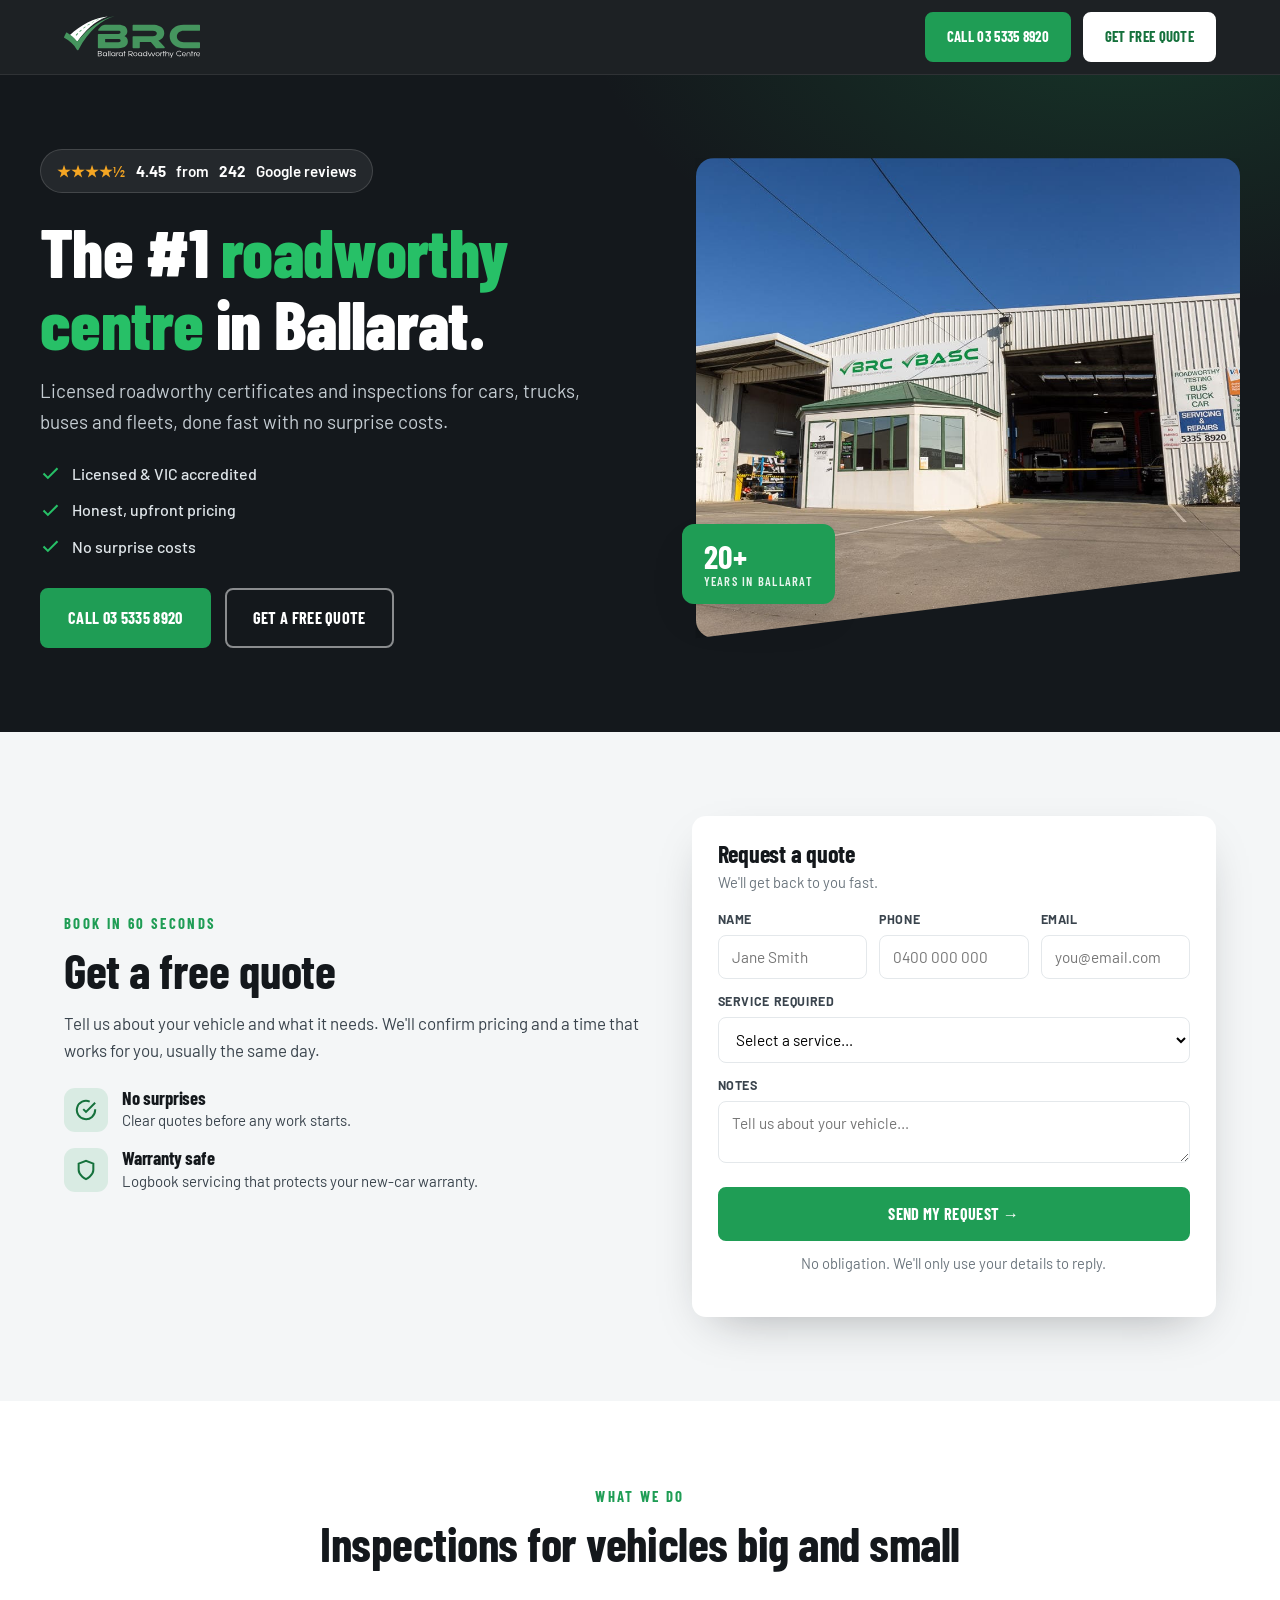
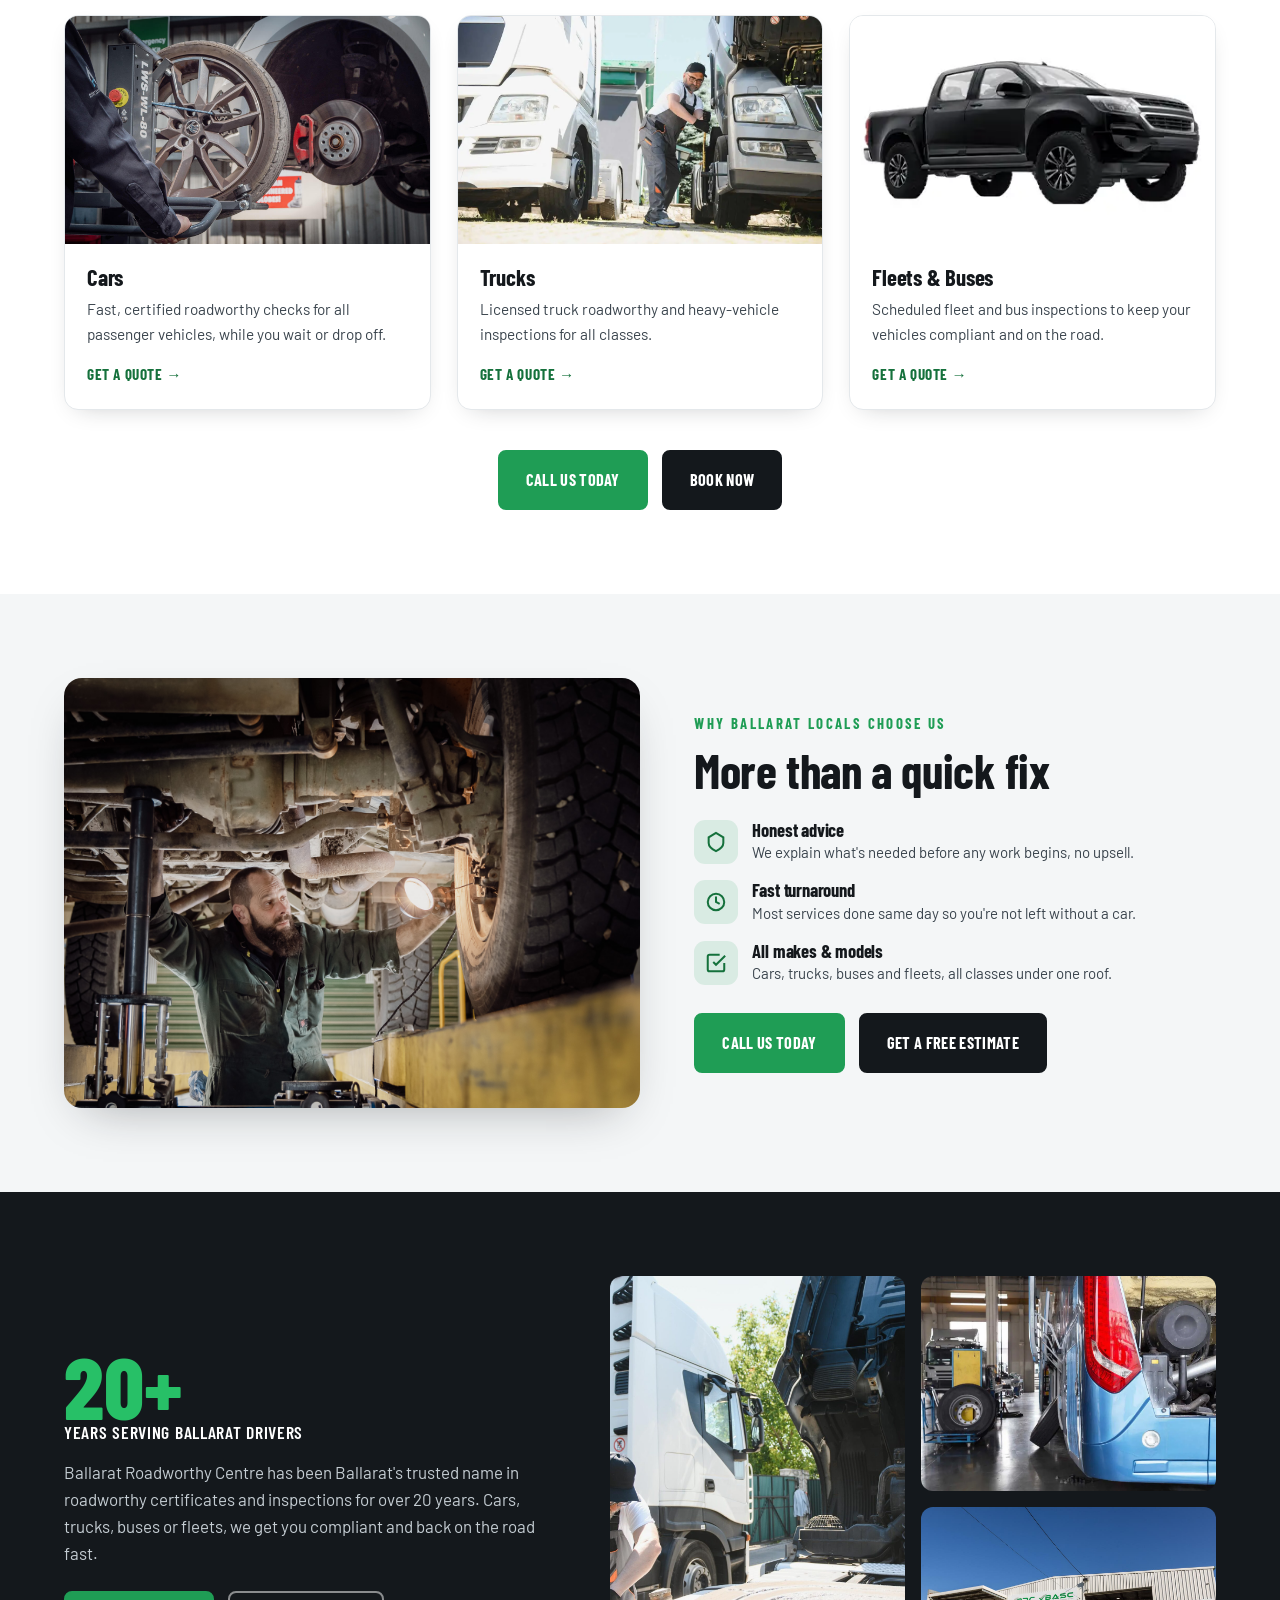
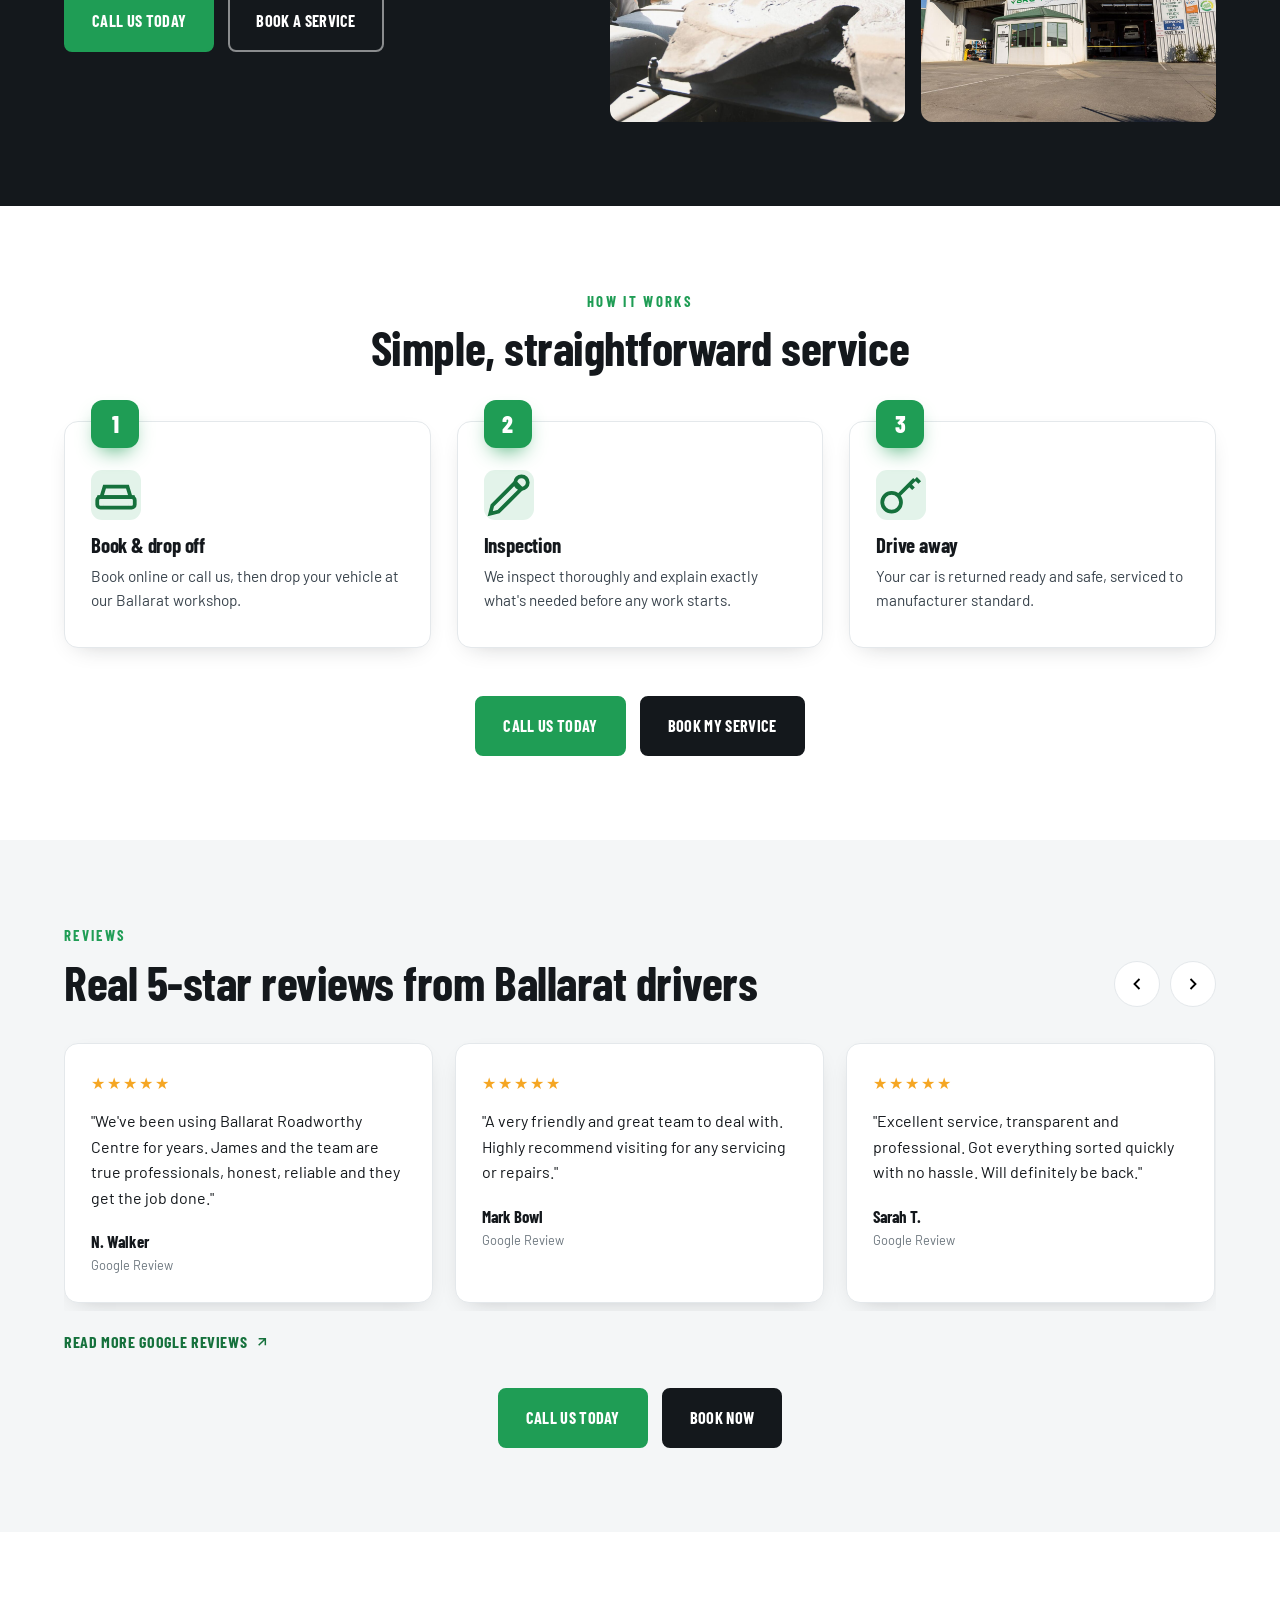
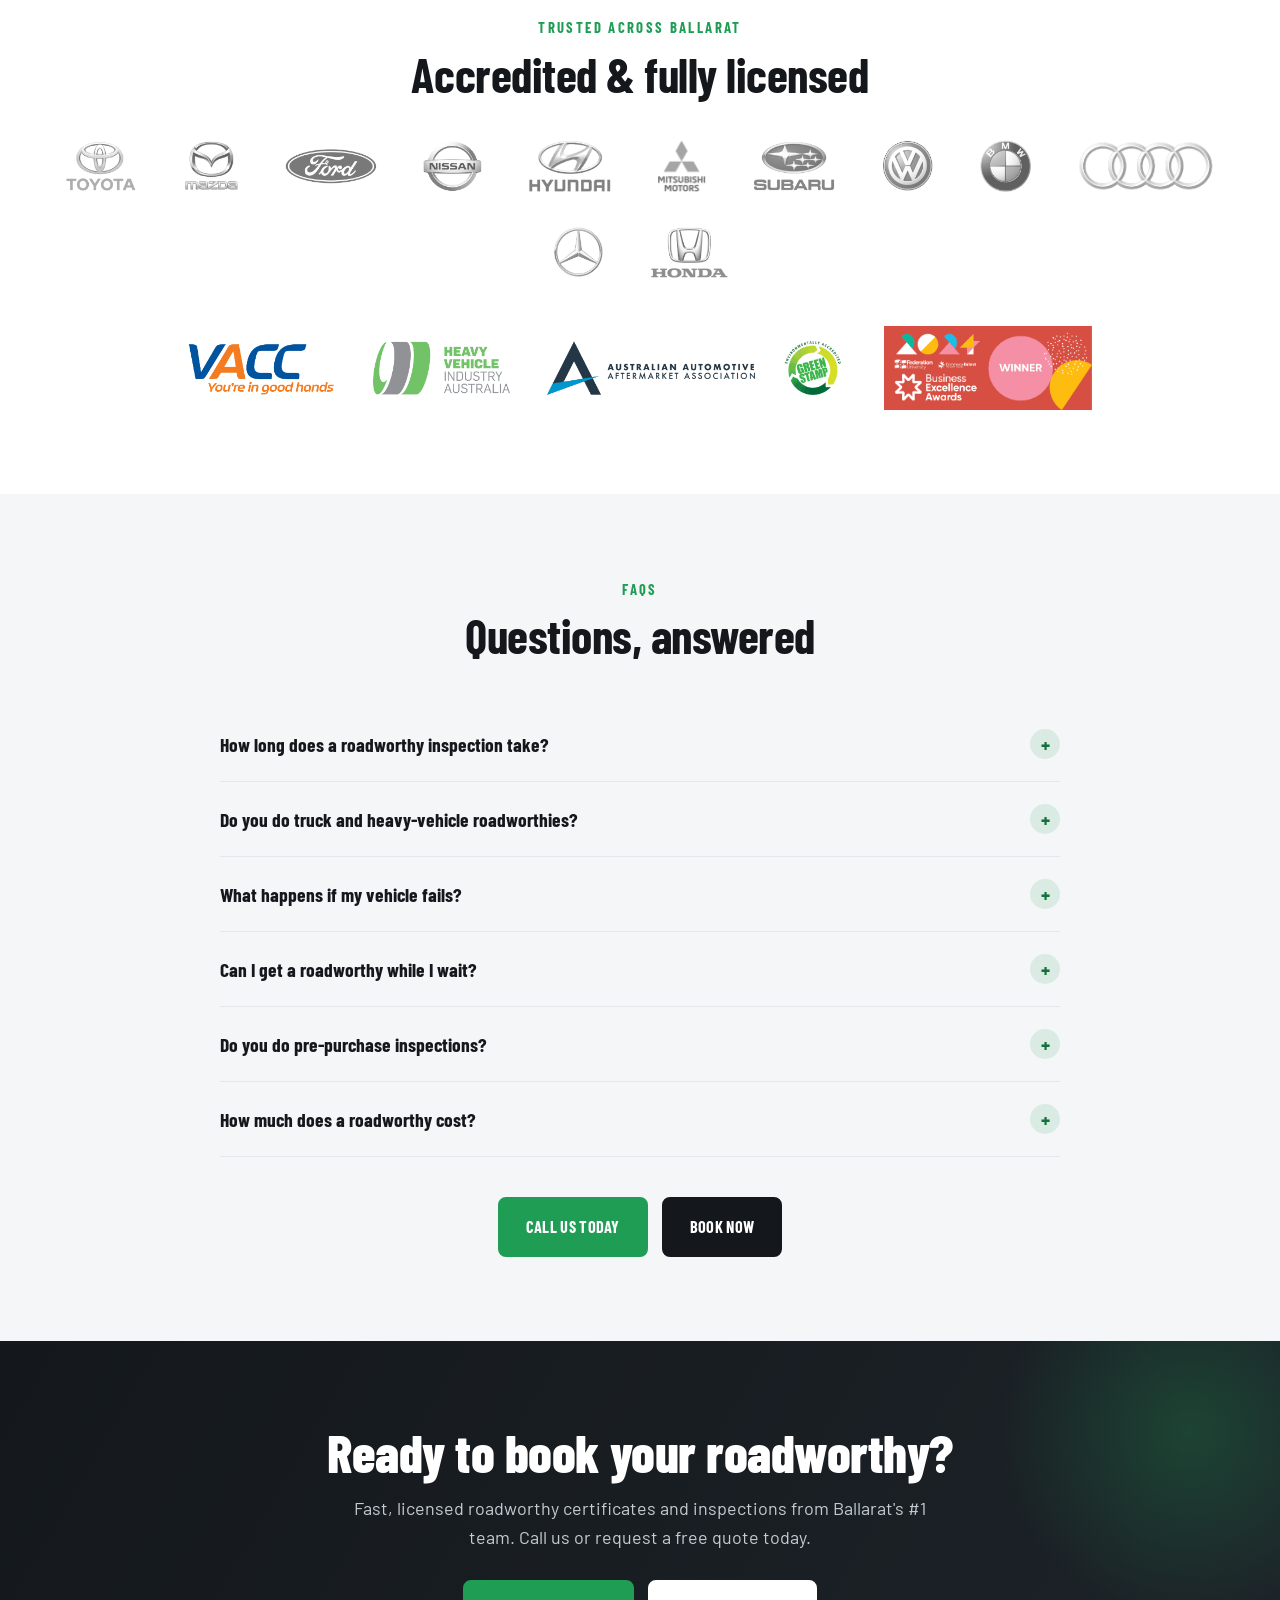
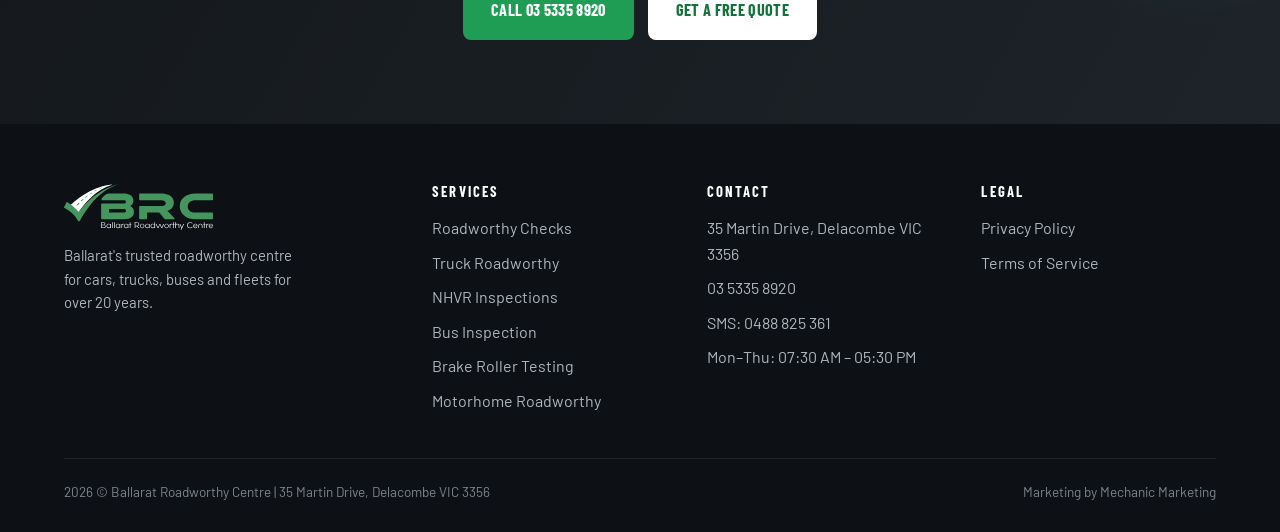
==== commit ebbcf5c6: "Fix WhatConverts tracking: correct profile ID, add form wrapper and submit handler - Corrects WC pro" ====
--- a/index.html
+++ b/index.html
@@ -14,7 +14,7 @@
 <link rel="stylesheet" href="styles.css">
 <script>(function(w,d,s,l,i){w[l]=w[l]||[];w[l].push({'gtm.start':new Date().getTime(),event:'gtm.js'});var f=d.getElementsByTagName(s)[0],j=d.createElement(s),dl=l!='dataLayer'?'&l='+l:'';j.async=true;j.src='https://www.googletagmanager.com/gtm.js?id='+i+dl;f.parentNode.insertBefore(j,f);})(window,document,'script','dataLayer','GTM-M9MFCFM');</script>
 <script>var $wc_load=function(a){return JSON.parse(JSON.stringify(a))},$wc_leads=$wc_leads||{doc:{url:$wc_load(document.URL),ref:$wc_load(document.referrer),search:$wc_load(location.search),hash:$wc_load(location.hash)}};</script>
-<script src="//s.ksrndkehqnwntyxlhgto.com/136716.js"></script>
+<script src="//s.ksrndkehqnwntyxlhgto.com/136484.js"></script>
 </head>
 <body>
 <noscript><iframe src="https://www.googletagmanager.com/ns.html?id=GTM-M9MFCFM" height="0" width="0" style="display:none;visibility:hidden"></iframe></noscript>
@@ -71,6 +71,7 @@
     <div class="quote-card reveal">
       <h3>Request a quote</h3>
       <p>We'll get back to you fast.</p>
+      <form id="booking-form" novalidate>
       <div class="form-row-3">
         <div class="field"><label>Name</label><input type="text" placeholder="Jane Smith"></div>
         <div class="field"><label>Phone</label><input type="tel" placeholder="0400 000 000"></div>
@@ -80,8 +81,9 @@
         <select><option>Select a service…</option><option>Car roadworthy (RWC)</option><option>Truck roadworthy</option><option>Bus inspection</option><option>Fleet inspection</option><option>Pre-purchase inspection</option><option>Other</option></select>
       </div>
       <div class="field"><label>Notes</label><textarea rows="2" placeholder="Tell us about your vehicle…"></textarea></div>
-      <a href="#" class="btn btn-call">Send my request →</a>
+      <button type="submit" class="btn btn-call">Send my request →</button>
       <p class="form-reassure">No obligation. We'll only use your details to reply.</p>
+      </form>
     </div>
   </div>
 </section>
@@ -319,6 +321,29 @@
 // Reveal on scroll
 const io=new IntersectionObserver((es)=>es.forEach(e=>{if(e.isIntersecting){e.target.classList.add('in');io.unobserve(e.target);}}),{threshold:.12});
 document.querySelectorAll('.reveal').forEach(el=>io.observe(el));
+
+// Booking form submit
+(function() {
+  'use strict';
+  var form = document.getElementById('booking-form');
+  if (!form) return;
+
+  form.addEventListener('submit', function(e) {
+    e.preventDefault();
+
+    // WhatConverts — fire immediately on submit, before anything else
+    try {
+      if (typeof window.wc_capture_form === 'function') {
+        window.wc_capture_form(form);
+      }
+    } catch (wcErr) {
+      console.warn('WhatConverts capture failed:', wcErr);
+    }
+
+    // Show success message
+    form.innerHTML = '<p style="padding:1rem 0;font-weight:600;">Thanks! We\'ll be in touch shortly.</p>';
+  });
+}());
 </script>
 </body>
 </html>
